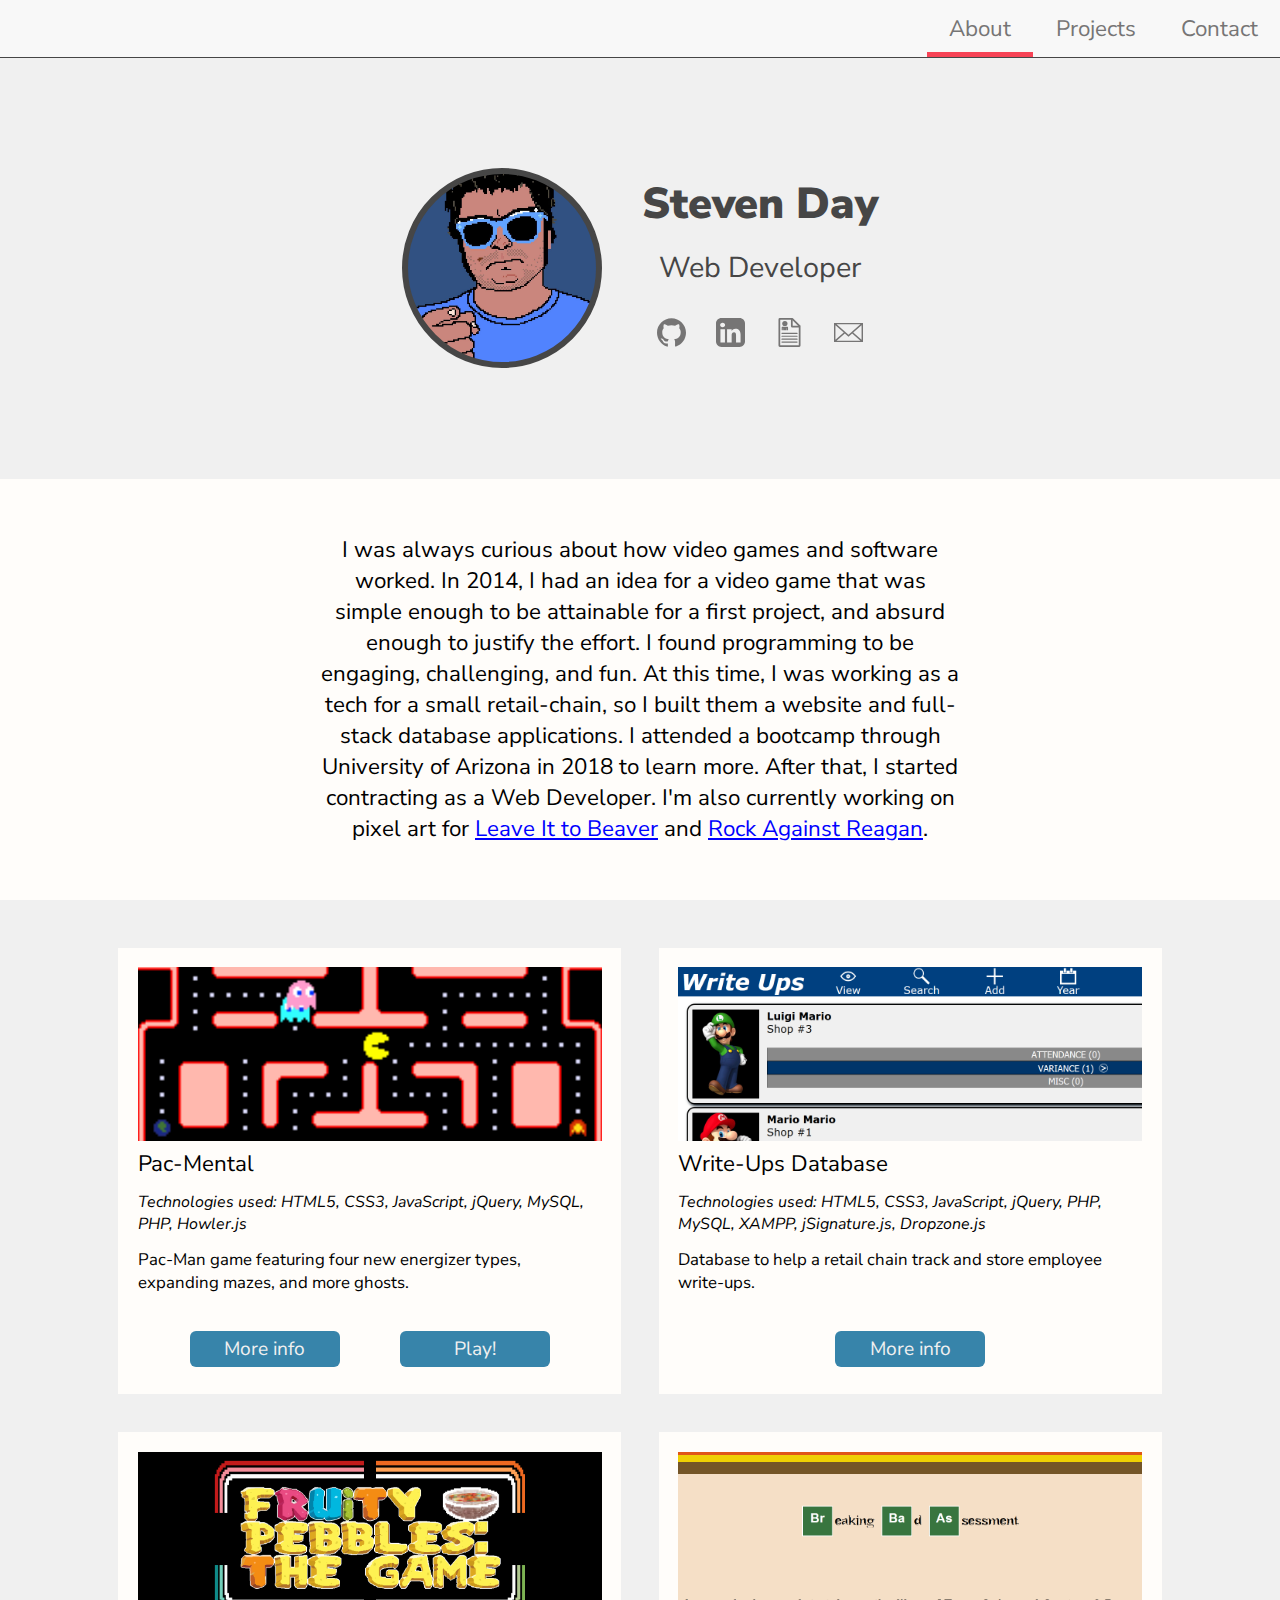
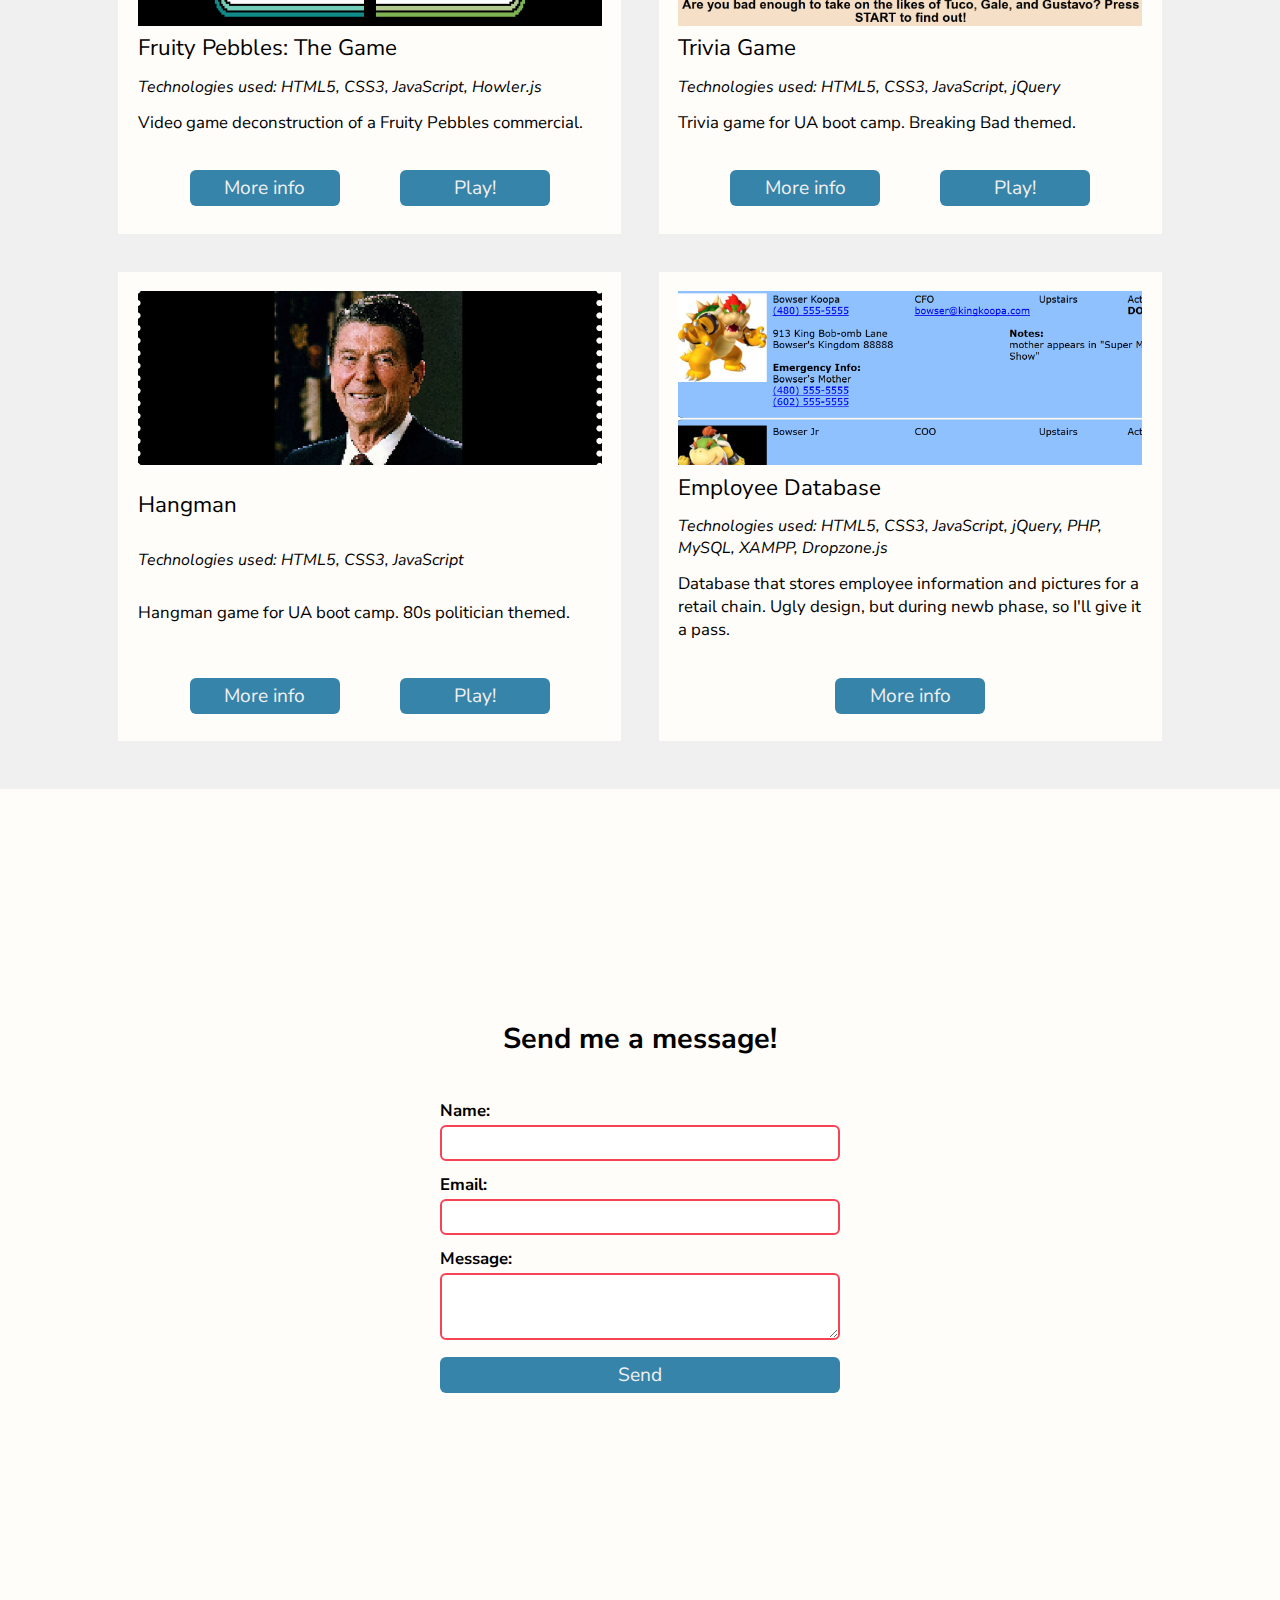
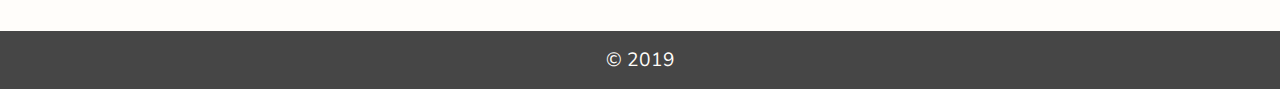
==== index.html @ c9e4aeb8 "Update index.html" ====
<!DOCTYPE html>
<html lang="en">

<head>
  <meta charset="UTF-8">
  <meta name="viewport" content="width=device-width, initial-scale=1.0">
  <title>Steven Day</title>
  <link href="https://fonts.googleapis.com/css?family=Nunito+Sans" rel="stylesheet">
  <link href="https://fonts.googleapis.com/css?family=Nunito+Sans:900" rel="stylesheet">
  <link href="assets/css/style.css" rel="stylesheet">
  <script src="https://code.jquery.com/jquery-3.3.1.min.js"></script>
  <script src="assets/js/navbar.js"></script>
  <script src="assets/js/modal.js"></script>
  <script src="assets/js/email.js"></script>
</head>

<body>
  <header>
    <!-- NAVBAR -->
    <nav>
      <ul id="pages">
        <li>
          <a id="navAbout" data-id="#steveDay">
            <span>About</span>
          </a>
        </li>
        <li>
          <a id="navProjects" data-id="#projects">
            <span>Projects</span>
          </a>
        </li>
        <li>
          <a id="navContact" data-id="#contact">
            <span>Contact</span>
          </a>
        </li>
      </ul>
    </nav>
  </header>
  <main>
    <!-- ABOUT -->
    <!-- top section -->
    <section id="steveDay">
      <div id="photoContainer"></div>
      <div id="info">
        <div>
          <p>
            Steven Day
          </p>
        </div>
        <div>
          <p>
            Web Developer
          </p>
        </div>
        <ul id="icons">
          <li>
            <a target="_blank" href="https://github.com/stevenrobday/">
              <div id="github"></div>
            </a>
          </li>
          <li>
            <a target="_blank" href="https://www.linkedin.com/in/stevenrobday/">
              <div id="linkedIn"></div>
            </a>
          </li>
          <li>
            <a target="_blank" href="assets/pdf/stevendayresume.pdf">
              <div id="resume"></div>
            </a>
          </li>
          <li>
            <address>
              <a href="mailto: stevenrobday@gmail.com">
                <div id="email"></div>
              </a>
            </address>
          </li>
        </ul>
      </div>
    </section>
    <!-- bottom section -->
    <section id="story">
      <p>
        I was always curious about how video games and software worked. In 2014, I had an idea for a video game that was simple enough to be attainable for a first project, 
        and absurd enough to justify the effort. I found programming to be engaging, challenging, and fun. At this time, I was working as a tech for a small retail-chain, 
        so I built them a website and full-stack database applications. I attended a bootcamp through University of Arizona in 2018 to learn more. After that, I 
        started contracting as a Web Developer. I'm also currently working on pixel art for <a class="newGames" id="beaver">Leave It to Beaver</a> and <a class="newGames" id="rar">Rock Against Reagan</a>.
      </p>
      <span id="newGames"><img id="beaverGif" src="assets/gif/beaver/beaver.gif"><img id="puddingGif" src="assets/gif/reagan/pudding.gif"></span>
    </section>
    <!-- PROJECTS -->
    <section id="projects">
      <!-- container for all project containers -->
      <div class="examples">
        <!-- pacmental container -->
        <div class="exampleThumb">
          <div class="thumbFilter"></div>
          <img src="assets/png/pacmental/pacmental.png">
          <div class="title">
            <p>Pac-Mental</p>
          </div>
          <div class="technologies">
            <p>
              Technologies used: HTML5, CSS3, JavaScript, jQuery, MySQL, PHP, Howler.js
            </p>
          </div>
          <div>
            <p>
              Pac-Man game featuring four new energizer types, expanding mazes, and more ghosts.
            </p>
          </div>
          <div class="projectLinks">
            <div class="button moreInfo" data-id="#pacmentalModal">
              More info
            </div>
            <a class="button" href="http://thestevester.com/pacmental/index.html" target="_blank">
              Play!
            </a>
          </div>
        </div>
        <!-- write-ups container -->
        <div class="exampleThumb">
          <div class="thumbFilter"></div>
          <img src="assets/png/writeUps/writeUps.png">
          <div class="title">
            <p>Write-Ups Database</p>
          </div>
          <div class="technologies">
            <p>
              Technologies used: HTML5, CSS3, JavaScript, jQuery, PHP, MySQL, XAMPP, jSignature.js, Dropzone.js
            </p>
          </div>
          <div>
            <p>
              Database to help a retail chain track and store employee write-ups.
            </p>
          </div>
          <div class="projectLinks">
            <div class="button moreInfo" data-id="#writeUpsModal">
              More info
            </div>
          </div>
        </div>
        <!-- fruity pebbles container -->
        <div class="exampleThumb">
          <div class="thumbFilter"></div>
          <img src="assets/png/pebbles/pebbles.png">
          <div class="title">
            <p>Fruity Pebbles: The Game</p>
          </div>
          <div class="technologies">
            <p>
              Technologies used: HTML5, CSS3, JavaScript, Howler.js
            </p>
          </div>
          <div>
            <p>
              Video game deconstruction of a Fruity Pebbles commercial.
            </p>
          </div>
          <div class="projectLinks">
            <div class="button moreInfo" data-id="#pebblesModal">
              More info
            </div>
            <a class="button" href="http://thestevester.com/FruityPebblesTheGame/index.html" target="_blank">
              Play!
            </a>
          </div>
        </div>
        <!-- trivia game container -->
        <div class="exampleThumb">
          <div class="thumbFilter"></div>
          <img src="assets/png/triviaGame/startPage.png">
          <div class="title">
            <p>Trivia Game</p>
          </div>
          <div class="technologies">
            <p>
              Technologies used: HTML5, CSS3, JavaScript, jQuery
            </p>
          </div>
          <div>
            <p>
              Trivia game for UA boot camp. Breaking Bad themed.
            </p>
          </div>
          <div class="projectLinks">
            <div class="button moreInfo" data-id="#triviaGameModal">
              More info
            </div>
            <a class="button" href="https://stevenrobday.github.io/TriviaGame/" target="_blank">
              Play!
            </a>
          </div>
        </div>
        <!-- hangman container -->
        <div class="exampleThumb">
          <div class="thumbFilter"></div>
          <img src="assets/png/hangman/reagan.png">
          <div class="title">
            <p>Hangman</p>
          </div>
          <div class="technologies">
            <p>
              Technologies used: HTML5, CSS3, JavaScript
            </p>
          </div>
          <div>
            <p>
              Hangman game for UA boot camp. 80s politician themed.
            </p>
          </div>
          <div class="projectLinks">
            <div class="button moreInfo" data-id="#hangmanModal">
              More info
            </div>
            <a class="button" href="https://stevenrobday.github.io/Word-Guess-Game/" target="_blank">
              Play!
            </a>
          </div>
        </div>
        <!-- employee db container -->
        <div class="exampleThumb">
          <div class="thumbFilter"></div>
          <img src="assets/png/employee/employee.png">
          <div class="title">
            <p>Employee Database</p>
          </div>
          <div class="technologies">
            <p>
              Technologies used: HTML5, CSS3, JavaScript, jQuery, PHP, MySQL, XAMPP, Dropzone.js
            </p>
          </div>
          <div>
            <p>
              Database that stores employee information and pictures for a retail chain. Ugly design, but during newb phase, so I'll give it a pass.
            </p>
          </div>
          <div class="projectLinks">
            <div class="button moreInfo" data-id="#employeeModal">
              More info
            </div>
          </div>
        </div>
      </div>
    </section>
    <!-- PROJECT MODALS -->
    <div id="modalShade"></div>
    <!-- pac-mental modal -->
    <div class="modal" id="pacmentalModal">
      <div class="modalWrapper">
        <div class="modalHeader">
          <div></div>
          <div class="modalTitle">Pac-Mental</div>
          <div class="close"></div>
        </div>
        <div class="modalBody">
          <div class="summary">
            <p>
              <i>Pac-Mental</i> modifies the original <i>Pac-Man</i> and <i>Ms. Pac-Man</i> arcade games. I made it in 2016 with
              the help of
              <a href="http://www.gamasutra.com/view/feature/3938/the_pacman_dossier.php?print=1" target="_blank">The Pac-Man
                Dossier</a>
              by Jamey Pittman, and Shaun Williams's
              <a href="https://bitbucket.org/shaunew/pac-man" target="_blank">JavaScript rewrite</a>
              of the originals, both invaluable resources.
            </p>
          </div>
          <div id="energizersWrap" class="accent2">
            <div id="energizersText">
              <p>The energizers in <i>Pac-Mental</i> are elemental-powered.</p>
            </div>
            <div id="energizers">
              <div>
                <div>
                  <img class="thumbnail" src="assets/gif/pacmental/earth.gif" />
                  <div>
                    <p>
                      Earth
                    </p>
                  </div>
                </div>
                <div>
                  <img class="thumbnail" src="assets/gif/pacmental/fire.gif" />
                  <div>
                    <p>
                      Fire
                    </p>
                  </div>
                </div>
              </div>
              <div>
                <div>
                  <img class="thumbnail" src="assets/gif/pacmental/air.gif" />
                  <div>
                    <p>
                      Air
                    </p>
                  </div>
                </div>
                <div>
                  <img class="thumbnail" src="assets/gif/pacmental/water.gif" />
                  <div>
                    <p>
                      Water
                    </p>
                  </div>
                </div>
              </div>
            </div>
          </div>
          <div class="exampleWrap">
            <div class="exampleText">
              The ghosts and maze double after the first intermission.
            </div>
            <div class="exampleImg">
              <img class="thumbnail" src="assets/gif/pacmental/level3.gif" />
            </div>
          </div>
          <div class="exampleWrap accent2">
            <div class="exampleText">
              And triple after the second.
            </div>
            <div class="exampleImg">
              <img class="thumbnail" src="assets/gif/pacmental/level6.gif" />
            </div>
          </div>
          <div class="exampleWrap">
            <div class="exampleText">
              The intermissions are parodies of the original's. Here's my favorite (originally, Blinky rips his sheet on the nail).
            </div>
            <div class="exampleImg">
              <img class="thumbnail" src="assets/gif/pacmental/intermission2.gif" />
            </div>
          </div>
          <div class="exampleWrap accent2">
            <div class="exampleText">
              The game has a leaderboard, as well.
            </div>
            <div class="exampleImg">
              <img class="thumbnail" src="assets/png/pacmental/leaderboard.png" />
            </div>
          </div>
        </div>
      </div>
    </div>
    <!-- write-ups modal -->
    <div class="modal" id="writeUpsModal">
      <div class="modalWrapper">
        <div class="modalHeader">
          <div></div>
          <div class="modalTitle">
            Write-Ups Database
          </div>
          <div class="close"></div>
        </div>
        <div class="modalBody">
          <div class="summary">
            <p>
              This application is a database for a retail chain that initially stored all write-ups on paper inside filing cabinets. It allows
              for easier tracking of who has been written up for that year, and how many write-ups they have received. I wrote 
              this in 2017.
            </p>
          </div>
          <div class="exampleWrap accent2">
            <div class="exampleText">
              The main page is grouped by employee, then category of write-up. The count for each type is displayed. Records are revealed after
              clicking the category. Employees can be filtered by 'Active' (still employed with the company), 'Inactive' (no longer employed with 
              the company), or 'All' (both). By default, records are shown for the present year, but the user can switch to a previous year.
            </div>
            <div class="exampleImg">
              <img class="thumbnail" src="assets/gif/writeUps/view.gif" />
            </div>
          </div>
          <div class="exampleWrap">
            <div class="exampleText">
              Upper management can see all employees, while middle can only see the ones they manage (I'm using a key combo to log out).
            </div>
            <div class="exampleImg">
              <img class="thumbnail" src="assets/gif/writeUps/login.gif" />
            </div>
          </div>
          <div class="exampleWrap accent2">
            <div class="exampleText">
              The user is able to add new employees from the Write-Ups Database into the Employee Database. 
            </div>
            <div class="exampleImg">
              <img class="thumbnail" src="assets/gif/writeUps/addEmp.gif" />
            </div>
          </div>
          <div class="exampleWrap">
            <div class="exampleText">
              Employees can be edited from here as well.
            </div>
            <div class="exampleImg">
              <img class="thumbnail" src="assets/gif/writeUps/editEmp.gif" />
            </div>
          </div>
          <div class="exampleWrap accent2">
            <div class="exampleText">
              When adding a write-up, lists of employees and managers are populated from the Employee Database. Signatures can be drawn with
              a mouse or touchscreen, and are stored as Base32 strings inside the database.
            </div>
            <div class="exampleImg">
              <img class="thumbnail" src="assets/gif/writeUps/addRecord.gif" />
            </div>
          </div>
          <div class="exampleWrap">
            <div class="exampleText">
              Records can be edited easily as well.
            </div>
            <div class="exampleImg">
              <img class="thumbnail" src="assets/gif/writeUps/editRecord.gif" />
            </div>
          </div>
          <div class="exampleWrap accent2">
            <div class="exampleText">
              Employees can be searched within both the records section and the edit employee section.
            </div>
            <div class="exampleImg">
              <img class="thumbnail" src="assets/gif/writeUps/search.gif" />
            </div>
          </div>
          <div class="exampleWrap">
            <div class="exampleText">
              The user is also able to navigate their history.
            </div>
            <div class="exampleImg">
              <img class="thumbnail" src="assets/gif/writeUps/navigate.gif" />
            </div>
          </div>
        </div>
      </div>
    </div>
    <!-- fruity pebbles modal -->
    <div class="modal" id="pebblesModal">
      <div class="modalWrapper">
        <div class="modalHeader">
          <div></div>
          <div class="modalTitle">
            Fruity Pebbles: The Game
          </div>
          <div class="close"></div>
        </div>
        <div class="modalBody">
          <div class="summary">
            <p>
              I was always curious how games worked, and had an idea for a simple and absurd one. So in 2014, I read an HTML5 game design
              book, and developed a very inefficient <i>Fruity Pebbles: The Game</i>. I rewrote it in 2016,
              and brought it to <i>ZapCon</i>, a local arcade convention. After that, it appeared on a podcast, YouTube,
              and even a top games of 2016 list.
            </p>
          </div>
          <div class="exampleWrap accent2">
            <div class="exampleText">
              <i>Fruity Pebbles: The Game</i> adds new content to a 1989 Fruity Pebbles commercial. Fred Flintstone's adventure begins
              with the original ad. It's important to the plot, so it can't be skipped.
            </div>
            <div class="exampleImg">
              <img class="thumbnail" src="assets/gif/pebbles/pebblesCommercial.gif" />
            </div>
          </div>
          <div class="exampleWrap">
            <div class="exampleText">
              Fred learns important tips for surviving this brutally difficult game in the tutorial.
            </div>
            <div class="exampleImg">
              <img class="thumbnail" src="assets/gif/pebbles/tutorial.gif" />
            </div>
          </div>
          <div class="exampleWrap accent2">
            <div class="exampleText">
              In the first stage, Fred must face off against multiplying Barnies.
            </div>
            <div class="exampleImg">
              <img class="thumbnail" src="assets/gif/pebbles/stageOne.gif" />
            </div>
          </div>
          <div class="exampleWrap">
            <div class="exampleText">
              In the second, Fred goes up against the Master Rapper, who turns out to be Barney.
            </div>
            <div class="exampleImg">
              <img class="thumbnail" src="assets/gif/pebbles/stageTwo.gif" />
            </div>
          </div>
          <div class="exampleWrap accent2">
            <div class="exampleText">
              Finally, Fred must utilize all the skills he's learned in order to defeat the final boss.
            </div>
            <div class="exampleImg">
              <img class="thumbnail" src="assets/gif/pebbles/stageThree.gif" />
            </div>
          </div>
          <div class="exampleWrap">
            <div class="exampleText">
              With MegaBarney defeated, and Fred's pebbles in their rightful stomach, peace is restored to Bedrock.
            </div>
            <div class="exampleImg">
              <img class="thumbnail" src="assets/gif/pebbles/ending.gif" />
            </div>
          </div>
        </div>
      </div>
    </div>
    <!-- employee db modal -->
    <div class="modal" id="employeeModal">
      <div class="modalWrapper">
        <div class="modalHeader">
          <div></div>
          <div class="modalTitle">
            Employee Database
          </div>
          <div class="close"></div>
        </div>
        <div class="modalBody">
          <div class="summary">
            <p>
              I wrote this in 2015 for a retail chain. It stores employee information and pictures.
            </p>
          </div>
          <div class="exampleWrap accent2">
            <div class="exampleText">
              Employees can be filtered by 'Active', 'Inactive', 'All', or 'No Photo' (to see whose picture needs to be taken).
            </div>
            <div class="exampleImg">
              <img class="thumbnail" src="assets/gif/employee/viewSort.gif" />
            </div>
          </div>
          <div class="exampleWrap">
            <div class="exampleText">
              When adding an employee, the picture can be browsed for, or dragged and dropped. It can also be uploaded later from 
              a smartphone's camera.
            </div>
            <div class="exampleImg">
              <img class="thumbnail" src="assets/gif/employee/add.gif" />
            </div>
          </div>
          <div class="exampleWrap accent2">
            <div class="exampleText">
              Employee info can also be edited.
            </div>
            <div class="exampleImg">
              <img class="thumbnail" src="assets/gif/employee/edit.gif" />
            </div>
          </div>
          <div class="exampleWrap">
            <div class="exampleText">
              Users can search the database.
            </div>
            <div class="exampleImg">
              <img class="thumbnail" src="assets/gif/employee/search.gif" />
            </div>
          </div>
          <div class="exampleWrap accent2">
            <div class="exampleText">
              This application has a history panel, too.
            </div>
            <div class="exampleImg">
              <img class="thumbnail" src="assets/gif/employee/nav.gif" />
            </div>
          </div>
        </div>
      </div>
    </div>
    <!-- trivia game modal -->
    <div class="modal" id="triviaGameModal">
      <div class="modalWrapper">
        <div class="modalHeader">
          <div></div>
          <div class="modalTitle">
            Trivia Game
          </div>
          <div class="close"></div>
        </div>
        <div class="modalBody">
          <div class="summary">
            <p>
              This was a trivia game assignment for the UA summer boot camp. I made it Breaking Bad themed. 
            </p>
          </div>
          <div class="exampleWrap accent2">
            <div class="exampleText">
              In your journey to destroy everyone and everything around you, you will be faced with ten challenging questions.
            </div>
            <div class="exampleImg">
              <img class="thumbnail" src="assets/png/triviaGame/question.png" />
            </div>
          </div>
          <div class="exampleWrap">
            <div class="exampleText">
              A clip showing the correct answer plays after each guess.
            </div>
            <div class="exampleImg">
              <img class="thumbnail" src="assets/gif/triviaGame/answer.gif" />
            </div>
          </div>
          <div class="exampleWrap accent2">
            <div class="exampleText">
              Which season the user progresses to depends on how well they scored.
            </div>
            <div class="exampleImg">
              <img class="thumbnail" src="assets/gif/triviaGame/results.gif" />
            </div>
          </div>
        </div>
      </div>
    </div>
    <!-- hangman modal -->
    <div class="modal" id="hangmanModal">
      <div class="modalWrapper">
        <div class="modalHeader">
          <div></div>
          <div class="modalTitle">
            Hangman
          </div>
          <div class="close"></div>
        </div>
        <div class="modalBody">
          <div class="summary">
            <p>
              This was one of the first assignments for the UA boot camp. I made it 80s politician themed, hosted by Ronald Reagan 
              himself. Who doesn't like being mocked by the Gipper, after all?
            </p>
          </div>
          <div class="exampleWrap accent2">
            <div class="exampleText">
              Guess correctly, or you'll squander your remaining years in office.
            </div>
            <div class="exampleImg">
              <img class="thumbnail" src="assets/png/hangman/guess.png" />
            </div>
          </div>
          <div class="exampleWrap">
            <div class="exampleText">
              Win the round, and you'll be rewarded with political satire so outdated, you won't be offended!
            </div>
            <div class="exampleImg">
              <img class="thumbnail" src="assets/png/hangman/dukakis.png" />
            </div>
          </div>
          <div class="exampleWrap accent2">
            <div class="exampleText">
              Otherwise, you're a communist spy.
            </div>
            <div class="exampleImg">
              <img class="thumbnail" src="assets/png/hangman/gameOver.png" />
            </div>
          </div>
          <div class="exampleWrap">
            <div class="exampleText">
              The game also features virtual keys for mobile devices.
            </div>
            <div class="exampleImg">
              <img class="thumbnail" src="assets/png/hangman/virtualKeys.png" />
            </div>
          </div>
        </div>
      </div>
    </div>
    <!-- img/gif modal for project modal -->
    <div id="superShade"></div>
    <div id="superModal">
      <div id="superModalImgWrap">
        <div id="superCloseWrap">
          <div id="superClose"></div>
        </div>
        <div id="superModalImg"></div>
      </div>
    </div>
    <!-- CONTACT -->
    <section id="contact">
      <div id="requestMessage">
        Send me a message!
      </div>
      <form id="contactForm" method="post" action="https://www.thestevester.com/assets/email.php">
        <div class="field">
          <label for="name">Name:</label>
          <input type="text" id="formName" name="name" required>
        </div>
        <div class="field">
          <label for="email">Email:</label>
          <input type="email" id="formEmail" name="email" required>
        </div>
        <div class="field">
          <label for="message">Message:</label>
          <textarea id="formMessage" name="message" required></textarea>
        </div>
        <div class="field" id="status">
        </div>
        <div class="field">
          <button type="submit">Send</button>
        </div>
      </form>
    </section>
  </main>
  <!-- FOOTER -->
  <footer>
    <div>
      © 2019
    </div>
  </footer>
</body>

</html>
---- assets/css/style.css ----
:root {
  /* font size dynamic vars */
  --font-size-xxs: 1rem;
  --font-size-xs: 1.05rem;
  --font-size-s: 1.1rem;
  --font-size-m: 1.15rem;
  --font-size-l: 1.2rem;

  /* page colors */
  --base-color: #f8f8f8;
  --accent1-color: #f0f0f0;
  --accent2-color: #fffdfa;
  --accent3-color: #464646;
  --navbar-text-color: #767575;
  --button-color: #3784AA;
  --success-color: #0CAA30;
  --error-color: #f74356;

  /* NAVBAR dynamic var */
  --pages-margin-right: auto;

  /* ABOUT dynamic vars */
  --photo-diameter: 110px;
  --photo-border: 5px;
  --info-margin: 2px;
  --story-width: 80%;

  /* PROJECTS dynamic vars */
  --thumb-width: 200px;
  --thumb-height: 75px;
  --modal-width: 85%;
  --modal-example-direction: column;
  --modal-example-justify: center;
  --modal-example-padding: 0;
  --modal-example-text-margin-right: 16px;
  --modal-example-text-margin-bottom: 8px;
  --modal-example-text-margin-left: 16px;
  --modal-example-text-align: center;
  --modal-img-height: 100px;
  --superModal-width: 82%;

  /* CONTACT dynamic var */
  --form-width: 250px;
}

/* 23.5 x 16px = 376px */
@media screen and (min-width: 23.5rem) {
  :root {  
    --photo-diameter: 150px;
    --info-margin: 10px;

    --thumb-width: 304px;
    --thumb-height: 114px;
    --modal-width: 88%;
    --modal-img-height: 120px;
    --superModal-width: 85%;

    --form-width: 326px;
  }
}

/* 416px */
@media screen and (min-width: 26rem) {
  :root {  
    --photo-diameter: 200px;

    --thumb-width: 304px;
    --thumb-height: 114px;
    --modal-img-height: 140px;
    
    --form-width: 366px;
  }
}

/* 560px */
@media screen and (min-width: 35rem) {
  :root {
    --font-size-s: 1.2rem;
    --font-size-m: 1.4rem;
    --font-size-l: 1.8rem;

    --photo-border: 6px;
    --info-margin: 15px;

    --thumb-width: 352px;
    --thumb-height: 132px;
    --modal-img-height: 180px;

    --form-width: 400px;
  }
}

/* 720px */
@media screen and (min-width: 45rem) {
  :root {
    --modal-example-direction: row;
    --modal-example-justify: space-between;
    --modal-example-padding: 5%;
    --modal-example-text-margin-right: 50px;
    --modal-example-text-margin-bottom: auto;
    --modal-example-text-margin-left: 0;
    --modal-example-text-align: left;
  }
}

/* 1024px */
@media screen and (min-width: 64rem) {
  :root {
    --pages-margin-right: 0;

    --modal-example-padding: 15%;
  }
}

/* 1280px */
@media screen and (min-width: 80rem) {
  :root {
    --info-margin: 20px;

    --info-margin: 20px;
    --story-width: 50%;

    --thumb-width: 464px;
    --thumb-height: 174px;
    --modal-width: 75%;
    --superModal-width: 80%;
  }
}

/* 1616px */
@media screen and (min-width: 101rem) {
  :root {
    --font-size-xs: 1.1rem;
    --font-size-s: 1.3rem;
    --font-size-m: 1.5rem;
    --font-size-l: 1.9rem;

    --info-margin: 25px;

    --thumb-width: 504px;
    --thumb-height: 189px;
    --modal-img-height: 275px;

  }
}

/* 1784px */
@media screen and (min-width: 111.5rem) {
  :root {
    --photo-diameter: 275px;
    --info-margin: 30px;

    --thumb-width: 600px;
    --thumb-height: 225px;
    --modal-img-height: 300px;
  }
}

/* 1920px */
@media screen and (min-width: 120rem) {
  :root {
    --font-size-xs: 1.2rem;
    --font-size-s: 1.4rem;
    --font-size-m: 1.6rem;
    --font-size-l: 2rem;

    --thumb-width: 704px;
    --thumb-height: 264px;
  }
}

/* 2400px */
@media screen and (min-width: 150rem) {
  :root {
    --font-size-xxs: 1.4rem;
    --font-size-xs: 1.5rem;
    --font-size-s: 1.7rem;
    --font-size-m: 2rem;
    --font-size-l: 2.6rem;

    --photo-diameter: 300px;
    --photo-border: 9px;
    --info-margin: 40px;

    --thumb-width: 808px;
    --thumb-height: 303px;
    --modal-img-height: 350px; 

    --form-width: 500px;
  }
}

* {
  box-sizing: border-box;
  margin: 0;
  padding: 0;
  font-family: 'Nunito Sans', sans-serif;
}

/* had to set body position to relative to disable background scrolling 
with pop-up modals on mobile. with it set to relative, it's positioned 
under navbar */
body {
  background-color: var(--accent2-color);
  width: 100%;
  height: 100%;
  position: relative;
}

/* NAVBAR */

nav {
  top: 0;
  height: calc(var(--font-size-l) * 2);
  display: flex;
  width: 100%;
  position: fixed;
  background-color: var(--base-color);
  z-index: 2;
  border-bottom: 1px solid var(--accent3-color);
}

/* nav links */
ul {
	list-style: none;
}

#pages {
  height: 100%;
  display: flex;
  margin-left: auto;
  margin-right: var(--pages-margin-right);
  top: var(--pages-top);
}

#pages li a {
  text-decoration: none;
  height: 100%;
  width: 100%;
  cursor: pointer;
  display: flex;
  align-items: center;
  color: var(--navbar-text-color);
  font-size: var(--font-size-m);
}

#pages span{
  padding: 0 var(--font-size-m);
}

.currentPage {
  border-top: 5px solid var(--base-color);
  border-bottom: 5px solid var(--error-color);
}

#pages li a:hover {
  color: var(--accent3-color);
}

/* content */
main {
  margin-top: calc(var(--font-size-l) * 2);
}

/* ABOUT */

/* top section */
#steveDay {
  display: flex;
  background-color: var(--accent1-color);
  min-height: calc(50vh - var(--font-size-l));
  padding: var(--font-size-l) 0;
  color: var(--accent3-color);
}

#photoContainer {
  background: url(../jpg/steveDay.jpg) no-repeat center;
  background-size: 100% 100%;
  height: var(--photo-diameter); 
  width: var(--photo-diameter);
  border-radius: 50%;
  border: var(--photo-border) solid var(--accent3-color);
  margin: auto var(--info-margin) auto auto;
}

#info {
  height: var(--photo-diameter);
  display: flex;
  flex-direction: column;
  justify-content: space-around;
  text-align: center;
  margin: auto auto auto var(--info-margin);
}

#info > div:first-child {
  font-size: calc(var(--font-size-l) * 1.5);
  font-weight: 900;
  line-height: 1;
}

#info > div:nth-child(2){
  font-size: var(--font-size-l);
  line-height: 1;
}

#icons {
  display: flex;
  width: 100%;
  height: calc(var(--font-size-l) * 1.5);
}

#icons li {
  margin: auto;
}

#github {
  background: url(../svg/github.svg) no-repeat center;
}

#github:hover {
  background: url(../svg/githubHover.svg) no-repeat center;
}

#linkedIn {
  background: url(../svg/linkedIn.svg) no-repeat center;
}

#linkedIn:hover {
  background: url(../svg/linkedInHover.svg) no-repeat center;
}

#resume {
  background: url(../svg/resume.svg) no-repeat center;
}

#resume:hover {
  background: url(../svg/resumeHover.svg) no-repeat center;
}

#email {
  background: url(../svg/email.svg) no-repeat center;
}

#email:hover {
  background: url(../svg/emailHover.svg) no-repeat center;
}

#icons li div, #icons li div:hover {
  background-size: auto 100%;
  height: var(--font-size-l);
  width: calc(var(--font-size-l) * 1.8);
  cursor: pointer;
}

/* bottom section */
#story {
  text-align: center;
  font-size: var(--font-size-m);
  min-height: calc(50vh - var(--font-size-l));
  display: flex;
  padding: var(--font-size-l) 0;
}

#story p {
  width: var(--story-width);
  margin: auto;
}

.newGames {
  text-decoration-line: underline;
  color: blue;
  cursor: pointer;
}

#newGames {
  display: none;
}

/* PROJECTS */

/* projects and contact sections */
#projects, #contact {
  min-height: calc(100vh - var(--font-size-l) * 2);
  display: flex;
  padding: var(--font-size-l) 0;
}

#projects {
  background-color: var(--accent1-color);
}

/* container for all projects */
.examples {
  display: flex;
  align-content: center;
  justify-content: center;
  flex-wrap: wrap;
}

/* container for each project */
.exampleThumb {
  display: flex; 
  flex-direction: column;
  justify-content: space-between;
  position: relative;
  width: var(--thumb-width);
  padding: var(--font-size-s);
  margin: var(--font-size-s);
  box-sizing: content-box;
  text-align: left;
  background-color: var(--accent2-color);
  font-size: var(--font-size-xs);
}

/* filter displayed when hovering over projects */
.thumbFilter {
  position: absolute;
  background-color: #faf682;
  width: 100%;
  height: 100%;
  left: 0;
  top: 0;
  opacity: 0;
  transition: all 150ms linear;
}

.exampleThumb:hover .thumbFilter {
  opacity: .1;
}

/* image at top of each project container */
.exampleThumb img {
  width: var(--thumb-width);
  height: var(--thumb-height); 
}

/* project title, technologies used */
.title, .technologies {
  margin: calc(var(--font-size-s) / 3) 0;
}

.title {
  font-size: var(--font-size-m);
}

.technologies {
  font-size: var(--font-size-xxs);
  font-style: italic;
}

/* project description */
.exampleThumb > div:nth-child(5) {
  margin: calc(var(--font-size-s) / 3) 0 var(--font-size-l);
}

/* container for project buttons */
.projectLinks {
  z-index: 1;
  display: flex;
  justify-content: space-evenly;
  flex-wrap: wrap;
}

/* buttons inside project containers and contact form */
.button, button {
  background-color: var(--button-color);
  color: var(--accent1-color);
  border: none;
  font-size: var(--font-size-s);
  cursor: pointer;
  transition: all 150ms linear;
}

.button {
  display: flex;
  flex-direction: column;
  justify-content: center;
  align-items: center;
  text-decoration: none;
  width: 150px;
  margin: 8px;
}

/* input from contact form joins in... */
.button, input, button {
  height: calc(var(--font-size-l) * 1.25);
}

/* and now with the textarea */
.button, input, textarea, button {
  border-radius: 6px;
}

/* button transitions */
.button:hover, button:hover {
  transform: translate(2px, 2px);
  opacity: .8;
}

.button:active, button:active {
  transform: translate(2px, 4px);
}

/* bg shade for modal and super modal */
#modalShade, #superShade {
	display: none;
	background: var(--accent3-color);
  position: fixed; 
  left: 0; 
  top: 0;
  width: 100%; 
  height: 100%;
  opacity: .3;
  z-index: 2;
}

/* project modals, and the modals that display over them. positioned to top. 
because the body is relative, it's positioned under the navbar. height of 
both elements re-adjusted with js for mobile browsers (mobile chrome/safari 
includes address bar in vh measurement) */
.modal, #superModal {
  display: none;
  position: absolute;
  top: 0;
  left: 0;
  right: 0;
  margin: 0 auto auto auto;
  height: calc(100vh - var(--font-size-l) * 4);
  z-index: 2;
}

.modal {
  background-color: var(--accent1-color);
  width: var(--modal-width); 
}

#superModal {
  width: var(--superModal-width);
}

/* wrapper for all project modal content */
.modalWrapper {
  display: flex;
  flex-direction: column;
  height: 100%;
}

/* project modal title bar. first child inside is an empty div, 
that way the second (the title) gets centered and the third 
(the close 'X') gets pushed to the end */
.modalHeader {
  display: flex;
  top: 0;
  background-color: var(--base-color);
  width: 100%;
  justify-content: space-between;
  flex: 1 1 calc(var(--font-size-l) * 1.5);
  font-size: var(--font-size-l);
}

.modalHeader div:first-child {
  width: var(--font-size-xs);
  height: var(--font-size-xs);
}

.modalHeader div {
  margin: auto 1%;
}

/* we want the modal content to scroll, but not the title bar */
.modalBody {
  font-size: var(--font-size-xs);
  overflow: auto;
  height: 100%;
}

/* top paragraph of each project modal */
.summary {
  text-align: left;
  margin: 0 auto;
  width: var(--modal-width);
  padding: var(--font-size-xs);
  font-size: var(--font-size-s);
}

/* wrapper for each text and photo section inside project modal */
.exampleWrap {
  display: flex;
  flex-direction: var(--modal-example-direction);
  justify-content: var(--modal-example-justify);
  align-items: center;
  width: 100%;
  padding: var(--font-size-xs) var(--modal-example-padding);
}

/* text for these sections */
.exampleText {
  margin: auto var(--modal-example-text-margin-right) var(--modal-example-text-margin-bottom) var(--modal-example-text-margin-left);
  text-align: var(--modal-example-text-align);
}

/* vertically center img inside container */
.exampleImg {
  display: flex;
}

.exampleImg img {
  margin: auto;
}

/* every other section has the accent2 color */
.accent2 {
  background-color: var(--accent2-color);
}

/* section for pac-mental energizers */
#energizersWrap {
  text-align: center;
  padding: var(--font-size-xs) 0;
}

#energizersText {
  margin: auto var(--modal-example-text-margin-right) auto var(--modal-example-text-margin-right);
}

/* wrap for energizer gifs */
#energizers {
  display: flex;
  flex-wrap: wrap;
  justify-content: center;
}

/* energizer images will be 4 in a row or 2 x 2 depending space on available.
an unnamed div is wrapped around the first two energizers, and another around the last two,
so it will only break in the middle of the row */
#energizers > div {
  display: flex;
}

/* second nested unnamed div contains the energizer gif and name */
#energizers > div > div {
  display: flex;
  flex-direction: column;
  margin: 8px 8px 0 8px;
}

/* all gifs and images inside the project modals */
.thumbnail {
  height: var(--modal-img-height);
  cursor: pointer;
}

/* close 'X' for modal and super modal */
.close, #superClose {
  background: url(../svg/close.svg) no-repeat center;
  cursor: pointer;
}

.close:hover, #superClose:hover, #superCloseWrap:hover > #superClose {
  background: url(../svg/closeHover.svg) no-repeat center;
}

.close, #superClose, .close:hover, #superClose:hover, #superCloseWrap:hover #superClose {
  background-size: auto 100%;
  height: var(--font-size-xs);
  width: var(--font-size-xs);
}

/* wrap for gif/img modal. sized with js */
#superModalImgWrap {
  position: absolute;
  top: 0;
  left: 0;
  right: 0;
  bottom: 0;
  margin: auto;
}

/* super modal close 'X' wrapper, to give it padding. positioned to the upper right of image */
#superCloseWrap {
  position: absolute;
  top: calc(var(--font-size-s) * -1.5);
  right: calc(var(--font-size-s) * -1.5);
  padding: calc(var(--font-size-s) / 4);
  background-color: #000;
  cursor: pointer;
}

/* stretch image to super modal image wrapper */
#superModalImg img {
  width: 100%;
  height: 100%;
}

/* CONTACT */

/* section container */
#contact {
  display: flex;
  flex-direction: column;
  justify-content: center;
  align-items: center;
}

/* send me a message! */
#requestMessage {
  font-size: var(--font-size-l);
  font-weight: 700;
  margin-bottom: var(--font-size-l);
}

#contactForm {
  width: var(--form-width);
}

.field {
  display: flex;
  flex-direction: column;
  margin: calc(var(--font-size-xs)/2) 0;
}

label {
  font-weight: 700;
  margin: calc(var(--font-size-xs)/5) 0;
}

label, input, textarea {
  font-size: var(--font-size-xs);
}

input, textarea {
  padding: calc(var(--font-size-xs) / 2);
  border: 2px solid var(--accent1-color);
}

textarea {
  resize: vertical;
}

:required:valid {
  border: 2px solid var(--success-color);
}

:required:invalid {
  border: 2px solid var(--error-color);
  box-shadow: none;
}

/* container for success/error text */
#status {
  text-align: center;
}

.success {
  font-weight: 700;
  color: var(--success-color);
}

.error {
  font-weight: 700;
  color: var(--error-color);
}

/* FOOTER */

footer {
  height: calc(var(--font-size-l) * 2);
  display: flex;
  width: 100%;
  justify-content: center;
  align-items: center;
  background-color: var(--accent3-color);
  color: var(--accent2-color);
  font-size: var(--font-size-s);
}
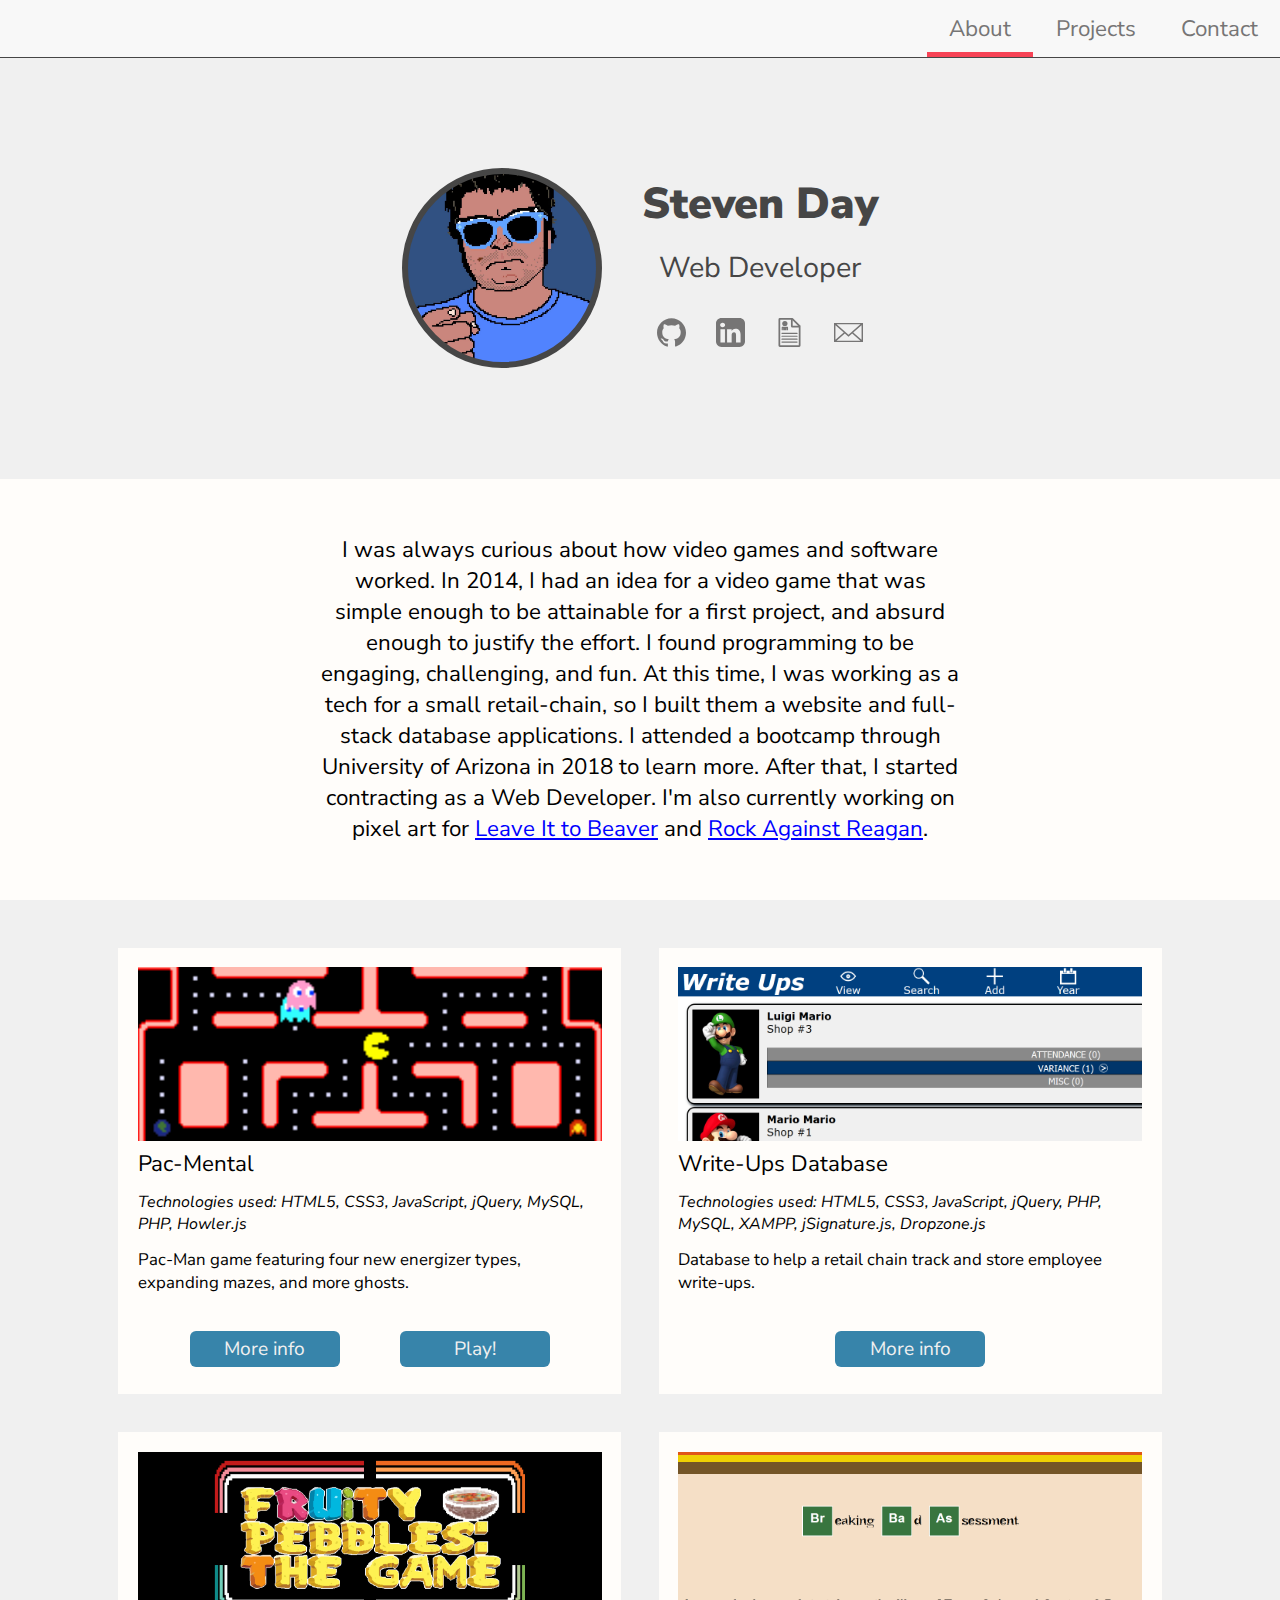
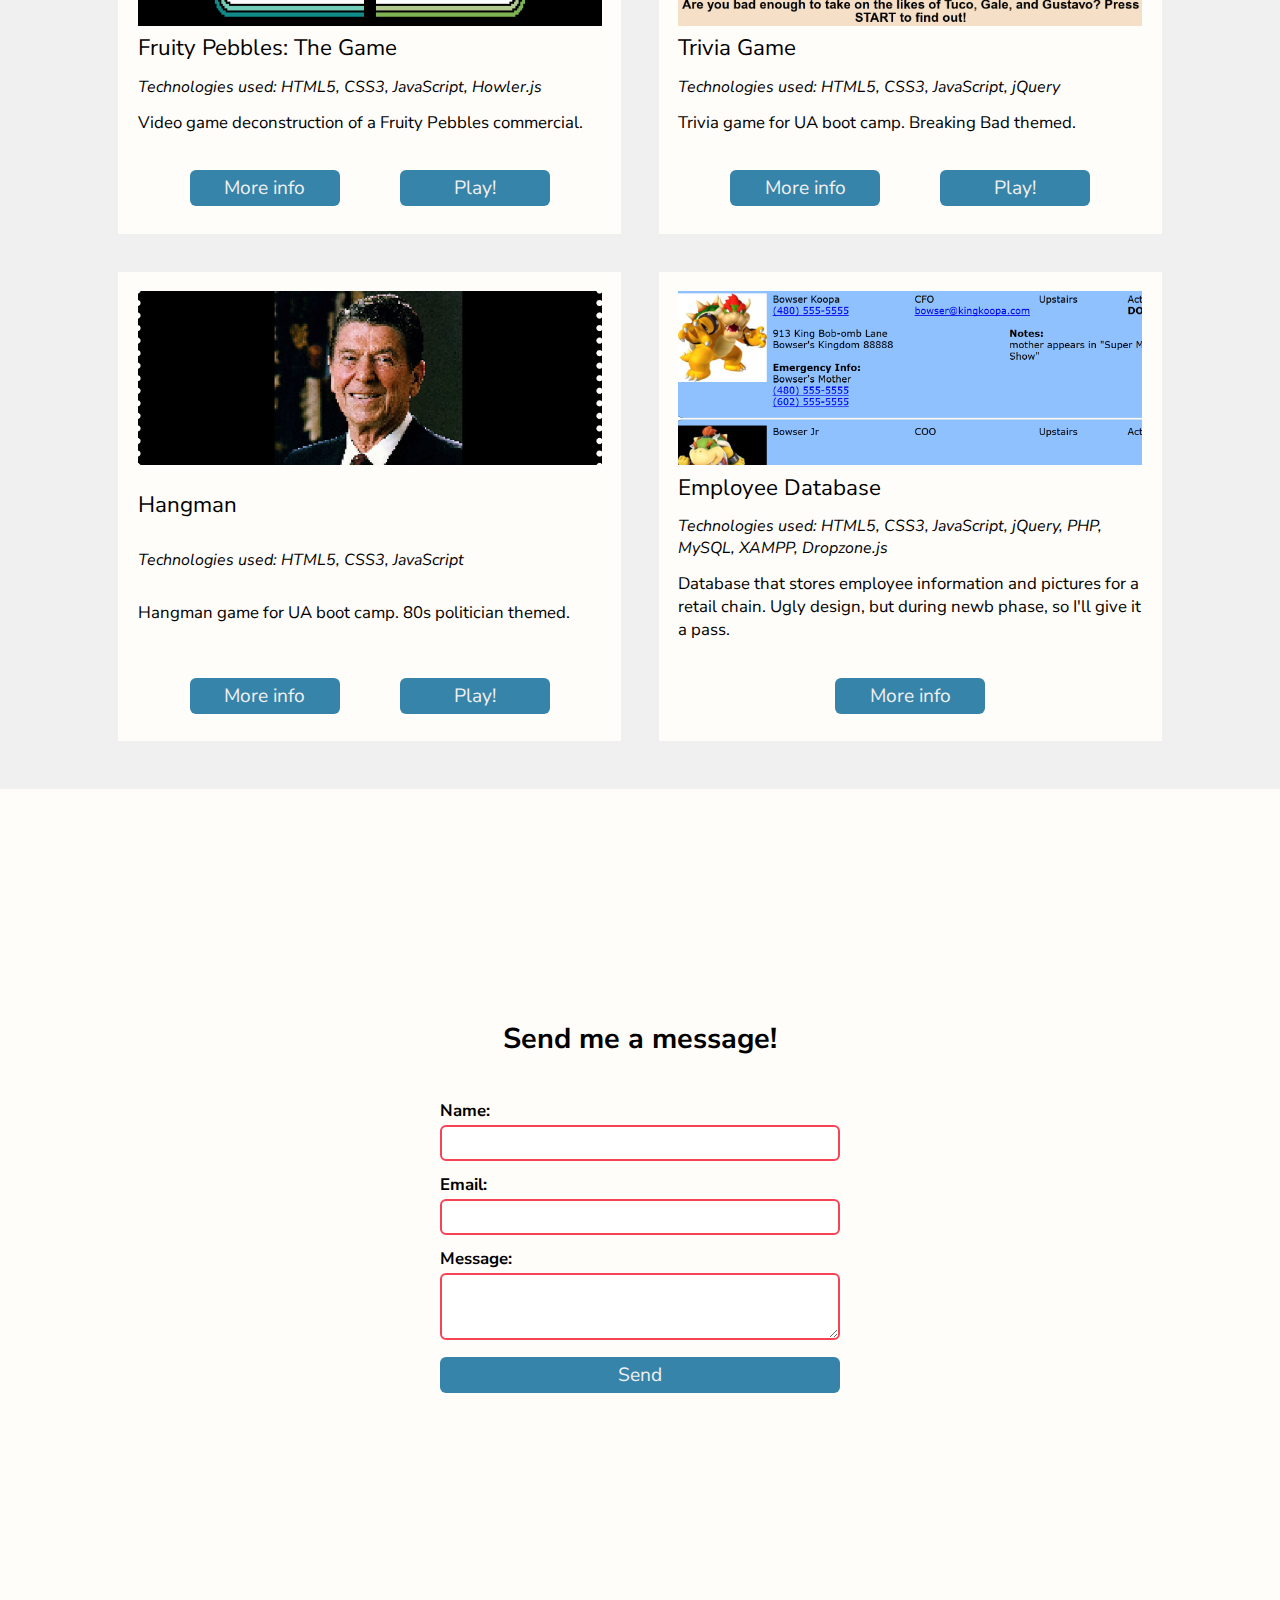
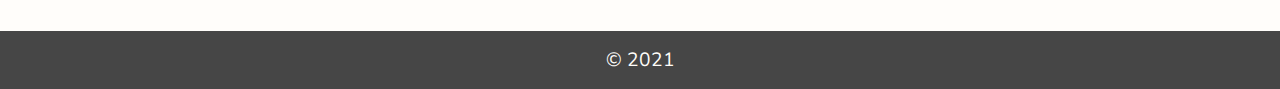
==== commit 04a41705: "Update index.html" ====
--- a/index.html
+++ b/index.html
@@ -698,7 +698,7 @@
   <!-- FOOTER -->
   <footer>
     <div>
-      © 2019
+      © 2021
     </div>
   </footer>
 </body>
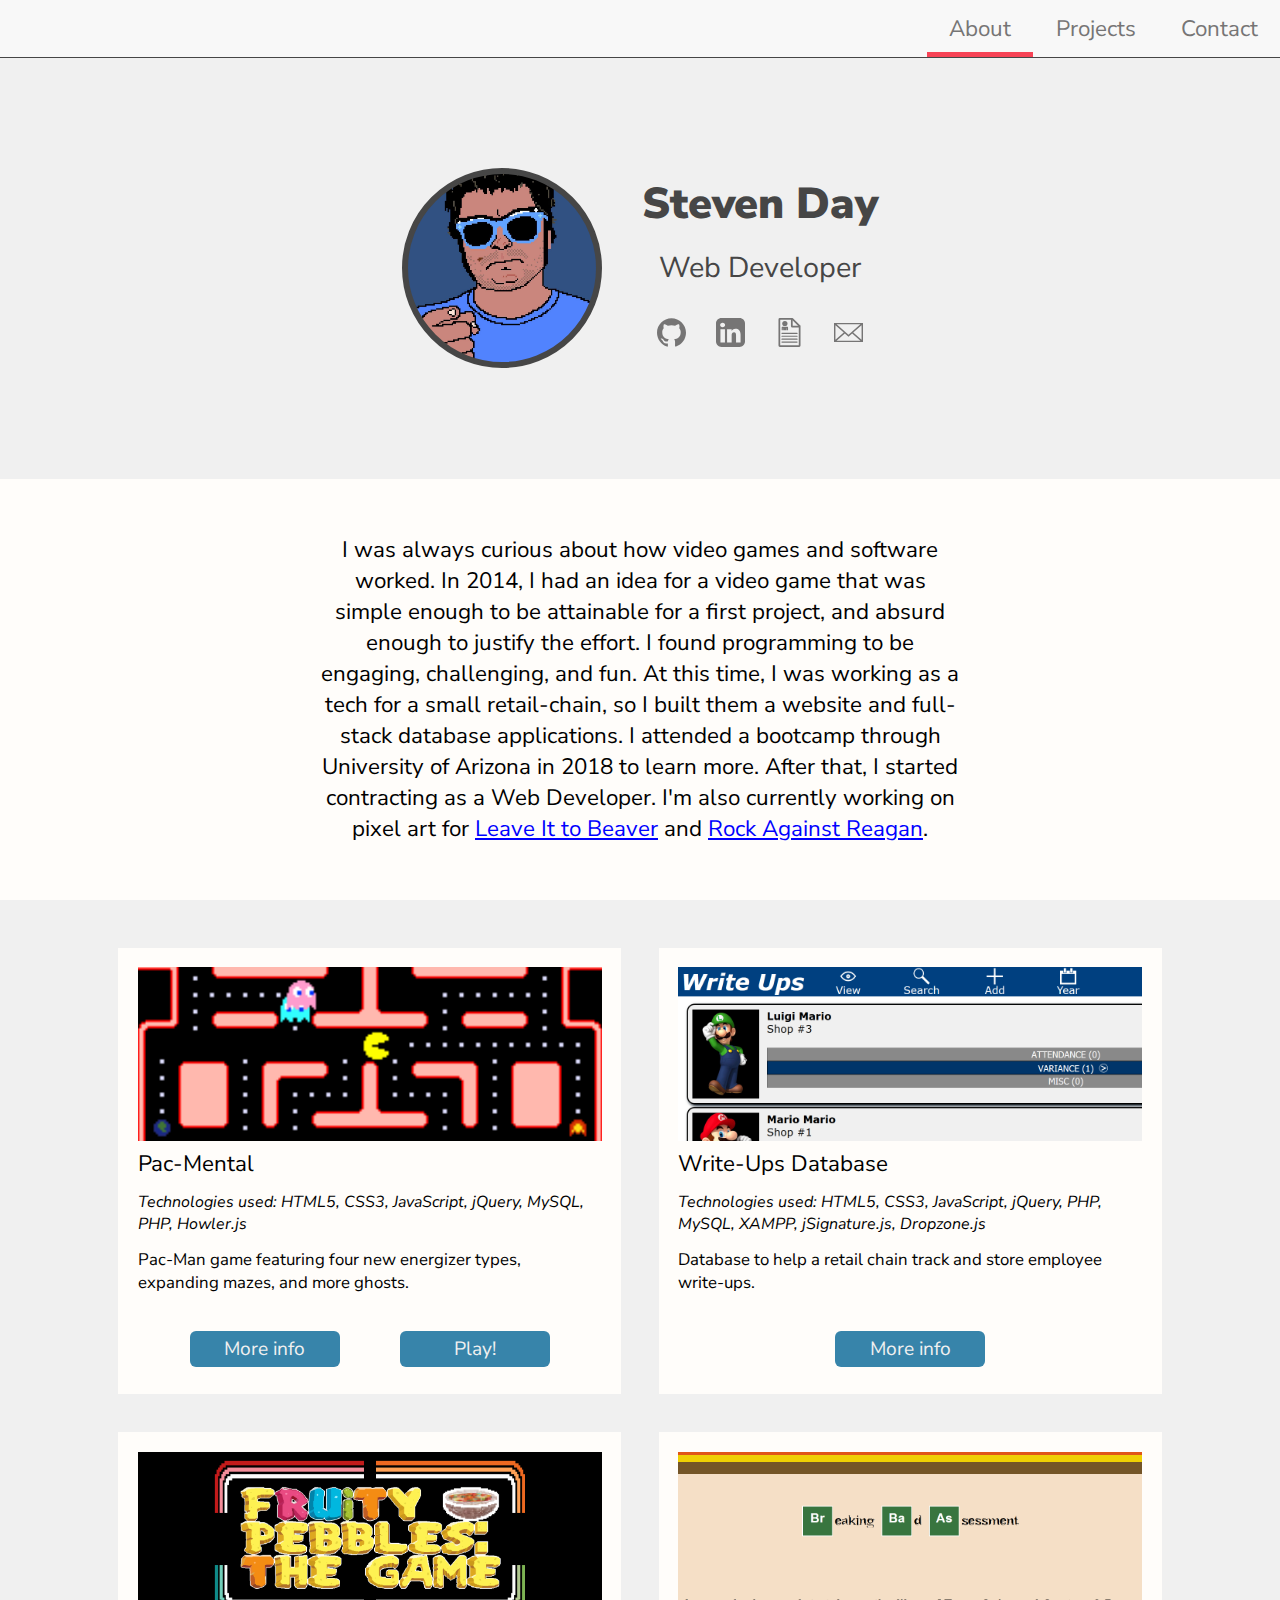
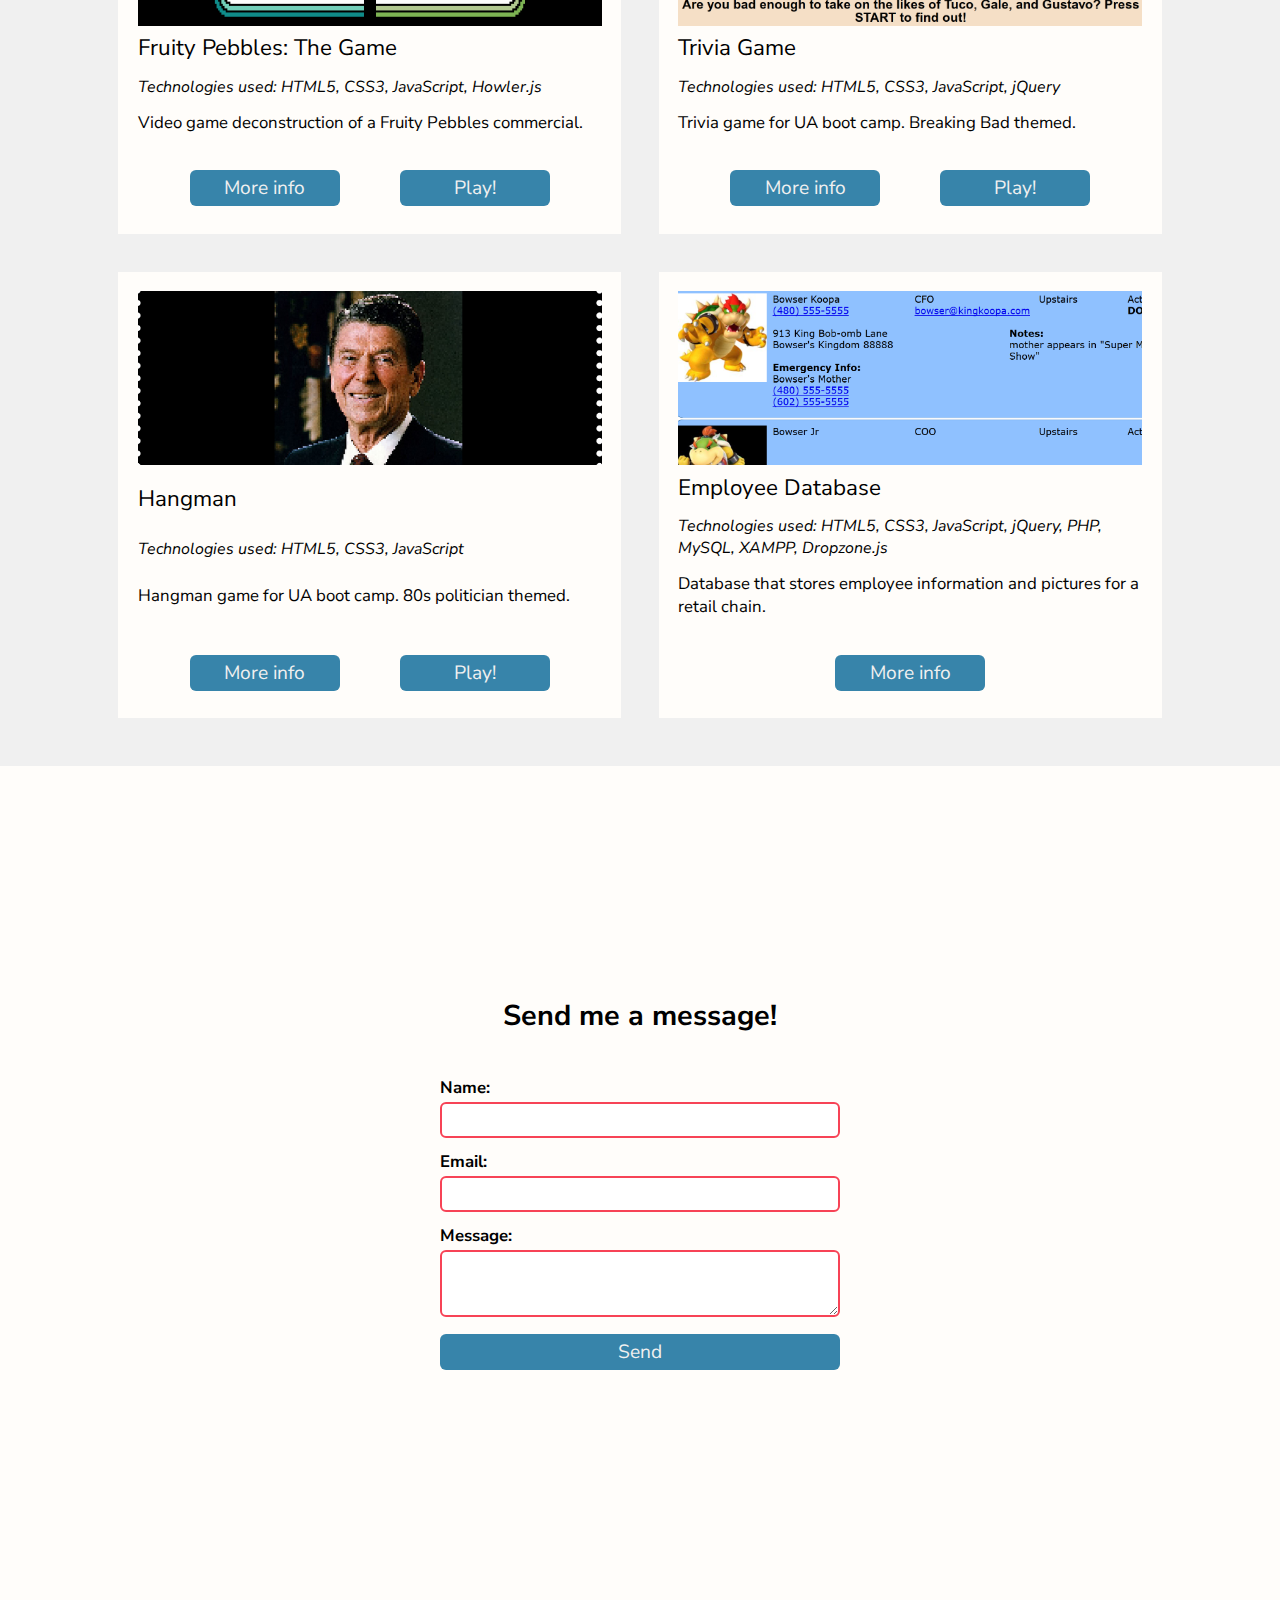
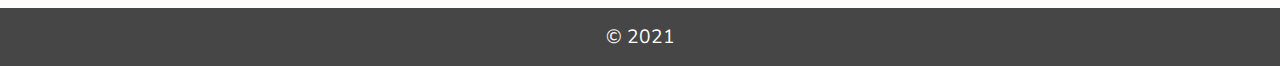
==== commit 1bd4901e: "Update index.html" ====
--- a/index.html
+++ b/index.html
@@ -234,7 +234,7 @@
           </div>
           <div>
             <p>
-              Database that stores employee information and pictures for a retail chain. Ugly design, but during newb phase, so I'll give it a pass.
+              Database that stores employee information and pictures for a retail chain.
             </p>
           </div>
           <div class="projectLinks">
@@ -517,7 +517,7 @@
         <div class="modalBody">
           <div class="summary">
             <p>
-              I wrote this in 2015 for a retail chain. It stores employee information and pictures.
+              I wrote this in 2015 for a retail chain. It stores employee information and pictures. Ugly design, but during newb phase, so I'll give it a pass.
             </p>
           </div>
           <div class="exampleWrap accent2">
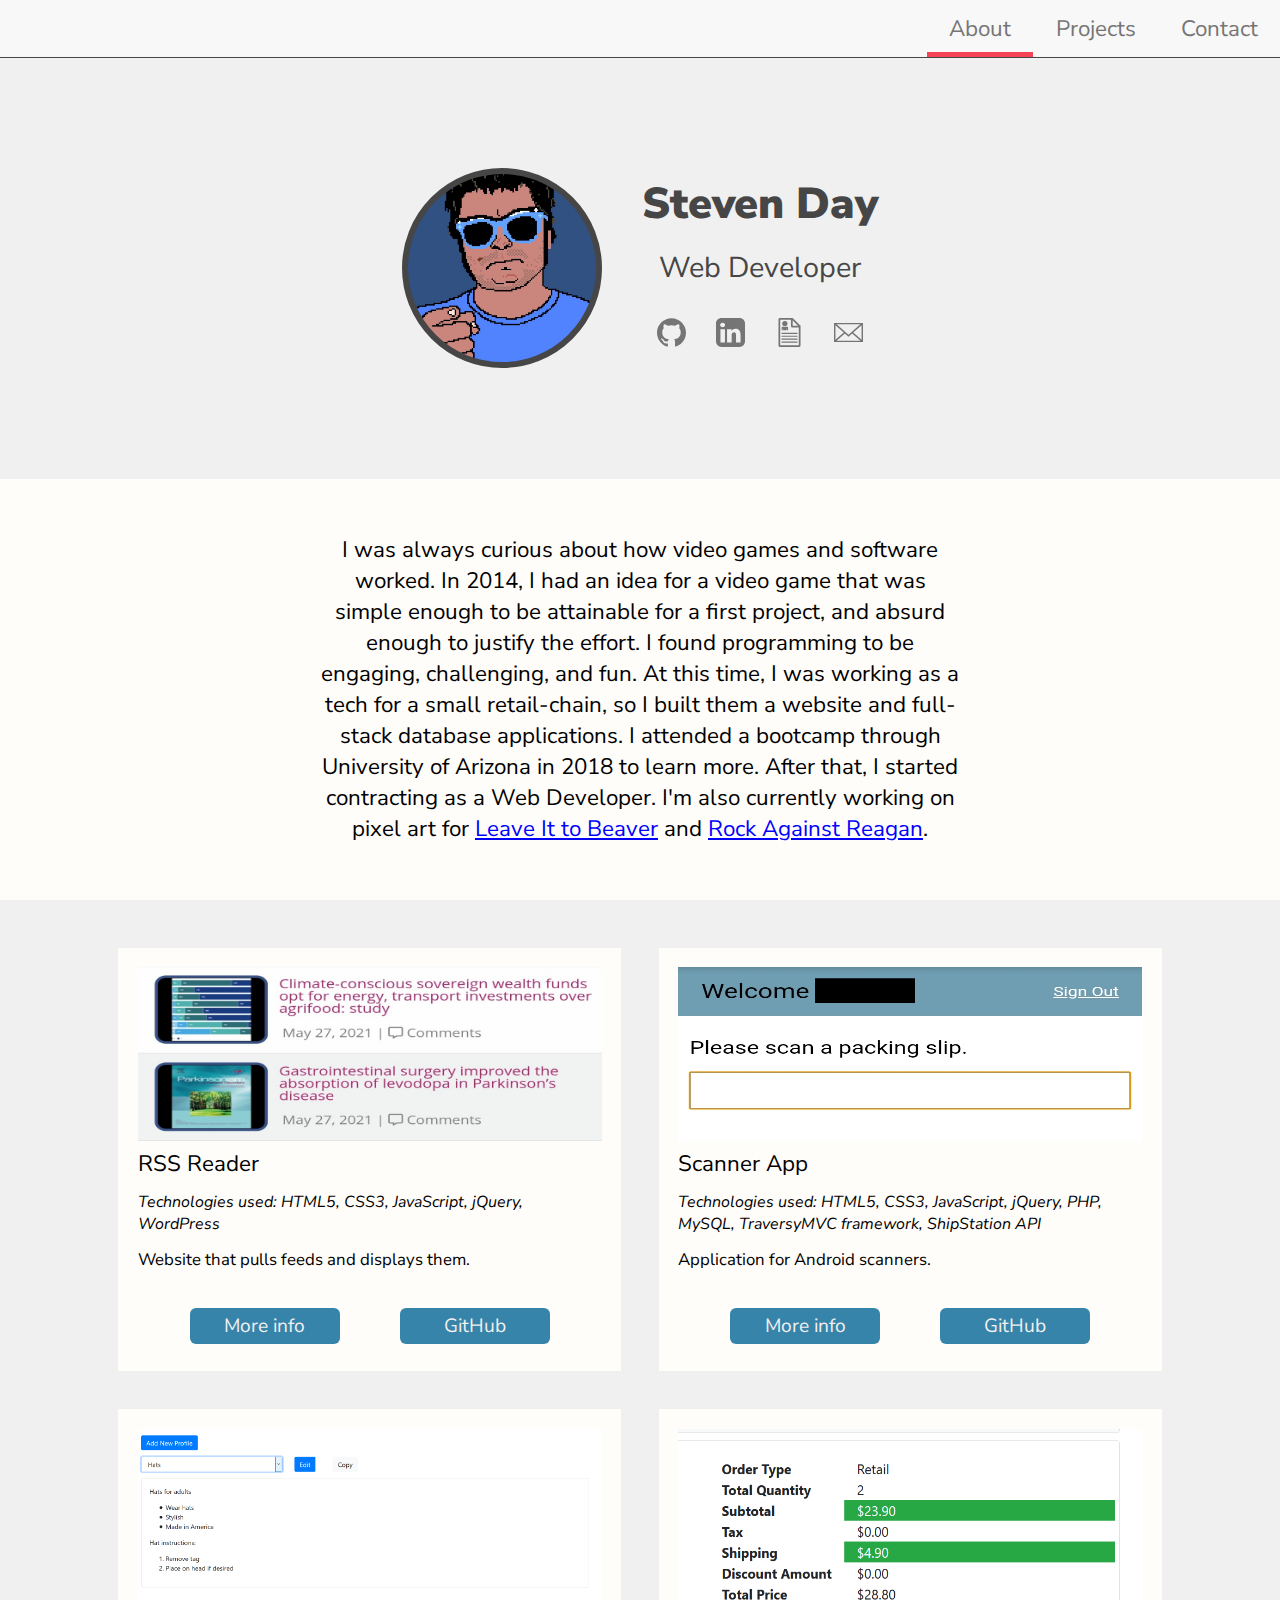
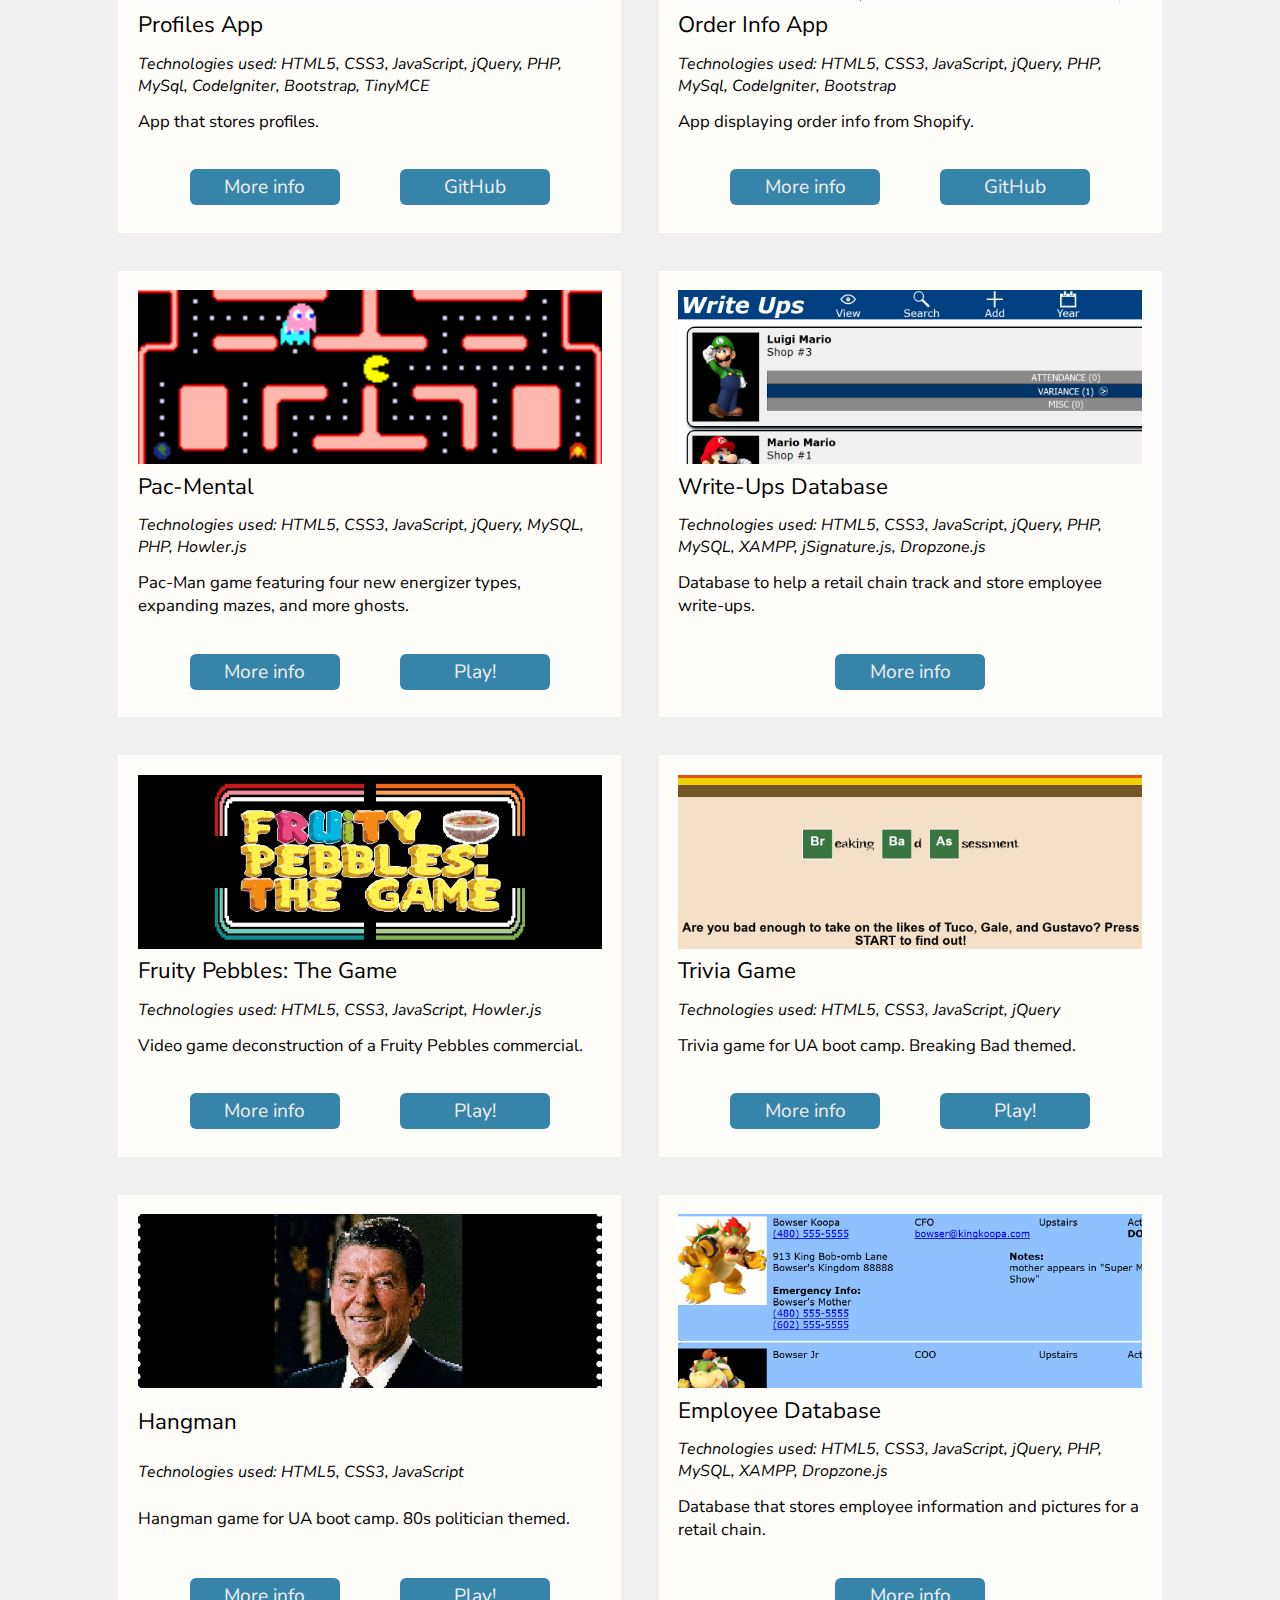
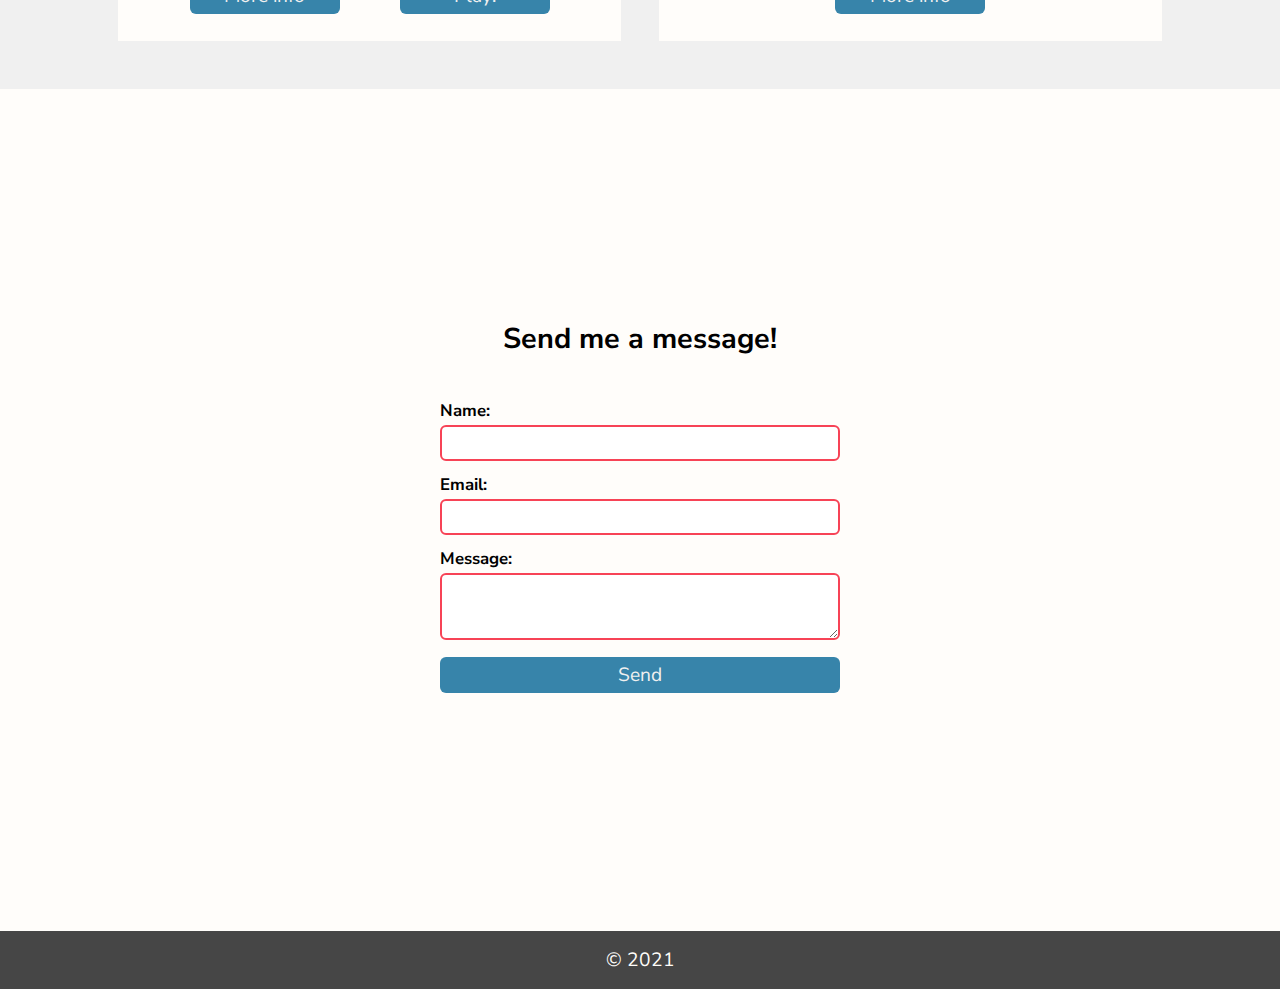
==== commit a12bc519: "new projects" ====
--- a/index.html
+++ b/index.html
@@ -2,705 +2,1011 @@
 <html lang="en">
 
 <head>
-  <meta charset="UTF-8">
-  <meta name="viewport" content="width=device-width, initial-scale=1.0">
-  <title>Steven Day</title>
-  <link href="https://fonts.googleapis.com/css?family=Nunito+Sans" rel="stylesheet">
-  <link href="https://fonts.googleapis.com/css?family=Nunito+Sans:900" rel="stylesheet">
-  <link href="assets/css/style.css" rel="stylesheet">
-  <script src="https://code.jquery.com/jquery-3.3.1.min.js"></script>
-  <script src="assets/js/navbar.js"></script>
-  <script src="assets/js/modal.js"></script>
-  <script src="assets/js/email.js"></script>
+    <meta charset="UTF-8">
+    <meta name="viewport" content="width=device-width, initial-scale=1.0">
+    <title>Steven Day</title>
+    <link href="https://fonts.googleapis.com/css?family=Nunito+Sans" rel="stylesheet">
+    <link href="https://fonts.googleapis.com/css?family=Nunito+Sans:900" rel="stylesheet">
+    <link href="assets/css/style.css" rel="stylesheet">
+    <script src="https://code.jquery.com/jquery-3.3.1.min.js"></script>
+    <script src="assets/js/navbar.js"></script>
+    <script src="assets/js/modal.js"></script>
+    <script src="assets/js/email.js"></script>
 </head>
 
 <body>
-  <header>
+<header>
     <!-- NAVBAR -->
     <nav>
-      <ul id="pages">
-        <li>
-          <a id="navAbout" data-id="#steveDay">
-            <span>About</span>
-          </a>
-        </li>
-        <li>
-          <a id="navProjects" data-id="#projects">
-            <span>Projects</span>
-          </a>
-        </li>
-        <li>
-          <a id="navContact" data-id="#contact">
-            <span>Contact</span>
-          </a>
-        </li>
-      </ul>
+        <ul id="pages">
+            <li>
+                <a id="navAbout" data-id="#steveDay">
+                    <span>About</span>
+                </a>
+            </li>
+            <li>
+                <a id="navProjects" data-id="#projects">
+                    <span>Projects</span>
+                </a>
+            </li>
+            <li>
+                <a id="navContact" data-id="#contact">
+                    <span>Contact</span>
+                </a>
+            </li>
+        </ul>
     </nav>
-  </header>
-  <main>
+</header>
+<main>
     <!-- ABOUT -->
     <!-- top section -->
     <section id="steveDay">
-      <div id="photoContainer"></div>
-      <div id="info">
-        <div>
-          <p>
-            Steven Day
-          </p>
-        </div>
-        <div>
-          <p>
-            Web Developer
-          </p>
-        </div>
-        <ul id="icons">
-          <li>
-            <a target="_blank" href="https://github.com/stevenrobday/">
-              <div id="github"></div>
-            </a>
-          </li>
-          <li>
-            <a target="_blank" href="https://www.linkedin.com/in/stevenrobday/">
-              <div id="linkedIn"></div>
-            </a>
-          </li>
-          <li>
-            <a target="_blank" href="assets/pdf/stevendayresume.pdf">
-              <div id="resume"></div>
-            </a>
-          </li>
-          <li>
-            <address>
-              <a href="mailto: stevenrobday@gmail.com">
-                <div id="email"></div>
-              </a>
-            </address>
-          </li>
-        </ul>
-      </div>
+        <div id="photoContainer"></div>
+        <div id="info">
+            <div>
+                <p>
+                    Steven Day
+                </p>
+            </div>
+            <div>
+                <p>
+                    Web Developer
+                </p>
+            </div>
+            <ul id="icons">
+                <li>
+                    <a href="https://github.com/stevenrobday/">
+                        <div id="github"></div>
+                    </a>
+                </li>
+                <li>
+                    <a href="https://www.linkedin.com/in/stevenrobday/">
+                        <div id="linkedIn"></div>
+                    </a>
+                </li>
+                <li>
+                    <a href="assets/pdf/stevendayresume.pdf">
+                        <div id="resume"></div>
+                    </a>
+                </li>
+                <li>
+                    <address>
+                        <a href="mailto: stevenrobday@gmail.com">
+                            <div id="email"></div>
+                        </a>
+                    </address>
+                </li>
+            </ul>
+        </div>
     </section>
     <!-- bottom section -->
     <section id="story">
-      <p>
-        I was always curious about how video games and software worked. In 2014, I had an idea for a video game that was simple enough to be attainable for a first project, 
-        and absurd enough to justify the effort. I found programming to be engaging, challenging, and fun. At this time, I was working as a tech for a small retail-chain, 
-        so I built them a website and full-stack database applications. I attended a bootcamp through University of Arizona in 2018 to learn more. After that, I 
-        started contracting as a Web Developer. I'm also currently working on pixel art for <a class="newGames" id="beaver">Leave It to Beaver</a> and <a class="newGames" id="rar">Rock Against Reagan</a>.
-      </p>
-      <span id="newGames"><img id="beaverGif" src="assets/gif/beaver/beaver.gif"><img id="puddingGif" src="assets/gif/reagan/pudding.gif"></span>
+        <p>
+            I was always curious about how video games and software worked. In 2014, I had an idea for a video game that
+            was simple enough to be attainable for a first project,
+            and absurd enough to justify the effort. I found programming to be engaging, challenging, and fun. At this
+            time, I was working as a tech for a small retail-chain,
+            so I built them a website and full-stack database applications. I attended a bootcamp through University of
+            Arizona in 2018 to learn more. After that, I
+            started contracting as a Web Developer. I'm also currently working on pixel art for <a class="newGames"
+                                                                                                   id="beaver">Leave It
+            to Beaver</a> and <a class="newGames" id="rar">Rock Against Reagan</a>.
+        </p>
+        <span id="newGames"><img id="beaverGif" src="assets/gif/beaver/beaver.gif"><img id="puddingGif"
+                                                                                        src="assets/gif/reagan/pudding.gif"></span>
     </section>
     <!-- PROJECTS -->
     <section id="projects">
-      <!-- container for all project containers -->
-      <div class="examples">
-        <!-- pacmental container -->
-        <div class="exampleThumb">
-          <div class="thumbFilter"></div>
-          <img src="assets/png/pacmental/pacmental.png">
-          <div class="title">
-            <p>Pac-Mental</p>
-          </div>
-          <div class="technologies">
-            <p>
-              Technologies used: HTML5, CSS3, JavaScript, jQuery, MySQL, PHP, Howler.js
-            </p>
-          </div>
-          <div>
-            <p>
-              Pac-Man game featuring four new energizer types, expanding mazes, and more ghosts.
-            </p>
-          </div>
-          <div class="projectLinks">
-            <div class="button moreInfo" data-id="#pacmentalModal">
-              More info
-            </div>
-            <a class="button" href="http://thestevester.com/pacmental/index.html" target="_blank">
-              Play!
-            </a>
-          </div>
-        </div>
-        <!-- write-ups container -->
-        <div class="exampleThumb">
-          <div class="thumbFilter"></div>
-          <img src="assets/png/writeUps/writeUps.png">
-          <div class="title">
-            <p>Write-Ups Database</p>
-          </div>
-          <div class="technologies">
-            <p>
-              Technologies used: HTML5, CSS3, JavaScript, jQuery, PHP, MySQL, XAMPP, jSignature.js, Dropzone.js
-            </p>
-          </div>
-          <div>
-            <p>
-              Database to help a retail chain track and store employee write-ups.
-            </p>
-          </div>
-          <div class="projectLinks">
-            <div class="button moreInfo" data-id="#writeUpsModal">
-              More info
-            </div>
-          </div>
-        </div>
-        <!-- fruity pebbles container -->
-        <div class="exampleThumb">
-          <div class="thumbFilter"></div>
-          <img src="assets/png/pebbles/pebbles.png">
-          <div class="title">
-            <p>Fruity Pebbles: The Game</p>
-          </div>
-          <div class="technologies">
-            <p>
-              Technologies used: HTML5, CSS3, JavaScript, Howler.js
-            </p>
-          </div>
-          <div>
-            <p>
-              Video game deconstruction of a Fruity Pebbles commercial.
-            </p>
-          </div>
-          <div class="projectLinks">
-            <div class="button moreInfo" data-id="#pebblesModal">
-              More info
-            </div>
-            <a class="button" href="http://thestevester.com/FruityPebblesTheGame/index.html" target="_blank">
-              Play!
-            </a>
-          </div>
-        </div>
-        <!-- trivia game container -->
-        <div class="exampleThumb">
-          <div class="thumbFilter"></div>
-          <img src="assets/png/triviaGame/startPage.png">
-          <div class="title">
-            <p>Trivia Game</p>
-          </div>
-          <div class="technologies">
-            <p>
-              Technologies used: HTML5, CSS3, JavaScript, jQuery
-            </p>
-          </div>
-          <div>
-            <p>
-              Trivia game for UA boot camp. Breaking Bad themed.
-            </p>
-          </div>
-          <div class="projectLinks">
-            <div class="button moreInfo" data-id="#triviaGameModal">
-              More info
-            </div>
-            <a class="button" href="https://stevenrobday.github.io/TriviaGame/" target="_blank">
-              Play!
-            </a>
-          </div>
-        </div>
-        <!-- hangman container -->
-        <div class="exampleThumb">
-          <div class="thumbFilter"></div>
-          <img src="assets/png/hangman/reagan.png">
-          <div class="title">
-            <p>Hangman</p>
-          </div>
-          <div class="technologies">
-            <p>
-              Technologies used: HTML5, CSS3, JavaScript
-            </p>
-          </div>
-          <div>
-            <p>
-              Hangman game for UA boot camp. 80s politician themed.
-            </p>
-          </div>
-          <div class="projectLinks">
-            <div class="button moreInfo" data-id="#hangmanModal">
-              More info
-            </div>
-            <a class="button" href="https://stevenrobday.github.io/Word-Guess-Game/" target="_blank">
-              Play!
-            </a>
-          </div>
-        </div>
-        <!-- employee db container -->
-        <div class="exampleThumb">
-          <div class="thumbFilter"></div>
-          <img src="assets/png/employee/employee.png">
-          <div class="title">
-            <p>Employee Database</p>
-          </div>
-          <div class="technologies">
-            <p>
-              Technologies used: HTML5, CSS3, JavaScript, jQuery, PHP, MySQL, XAMPP, Dropzone.js
-            </p>
-          </div>
-          <div>
-            <p>
-              Database that stores employee information and pictures for a retail chain.
-            </p>
-          </div>
-          <div class="projectLinks">
-            <div class="button moreInfo" data-id="#employeeModal">
-              More info
-            </div>
-          </div>
-        </div>
-      </div>
+        <!-- container for all project containers -->
+        <!-- feed reader container -->
+        <div class="examples">
+            <div class="exampleThumb">
+                <div class="thumbFilter"></div>
+                <img src="assets/jpg/feedReader/feedThumb.jpg">
+                <div class="title">
+                    <p>RSS Reader</p>
+                </div>
+                <div class="technologies">
+                    <p>
+                        Technologies used: HTML5, CSS3, JavaScript, jQuery, WordPress
+                    </p>
+                </div>
+                <div>
+                    <p>
+                        Website that pulls feeds and displays them.
+                    </p>
+                </div>
+                <div class="projectLinks">
+                    <div class="button moreInfo" data-id="#rssReaderModal">
+                        More info
+                    </div>
+                    <a class="button" href="https://github.com/stevenrobday/rssreader">
+                        GitHub
+                    </a>
+                </div>
+            </div>
+            <!-- scanner container -->
+            <div class="exampleThumb">
+                <div class="thumbFilter"></div>
+                <img src="assets/jpg/scanner/packingSlip.jpg">
+                <div class="title">
+                    <p>Scanner App</p>
+                </div>
+                <div class="technologies">
+                    <p>
+                        Technologies used: HTML5, CSS3, JavaScript, jQuery, PHP, MySQL, TraversyMVC framework,
+                        ShipStation API
+                    </p>
+                </div>
+                <div>
+                    <p>
+                        Application for Android scanners.
+                    </p>
+                </div>
+                <div class="projectLinks">
+                    <div class="button moreInfo" data-id="#scannerModal">
+                        More info
+                    </div>
+                    <a class="button" href="https://github.com/stevenrobday/scanner">
+                        GitHub
+                    </a>
+                </div>
+            </div>
+            <!-- profiles container -->
+            <div class="exampleThumb">
+                <div class="thumbFilter"></div>
+                <img src="assets/png/profiles/profile.png">
+                <div class="title">
+                    <p>Profiles App</p>
+                </div>
+                <div class="technologies">
+                    <p>
+                        Technologies used: HTML5, CSS3, JavaScript, jQuery, PHP, MySql, CodeIgniter, Bootstrap, TinyMCE
+                    </p>
+                </div>
+                <div>
+                    <p>
+                        App that stores profiles.
+                    </p>
+                </div>
+                <div class="projectLinks">
+                    <div class="button moreInfo" data-id="#profilesModal">
+                        More info
+                    </div>
+                    <a class="button" href="https://github.com/stevenrobday/profiles">
+                        GitHub
+                    </a>
+                </div>
+            </div>
+            <!-- reports container -->
+            <div class="exampleThumb">
+                <div class="thumbFilter"></div>
+                <img src="assets/png/reports/reportsThumb.png">
+                <div class="title">
+                    <p>Order Info App</p>
+                </div>
+                <div class="technologies">
+                    <p>
+                        Technologies used: HTML5, CSS3, JavaScript, jQuery, PHP, MySql, CodeIgniter, Bootstrap
+                    </p>
+                </div>
+                <div>
+                    <p>
+                        App displaying order info from Shopify.
+                    </p>
+                </div>
+                <div class="projectLinks">
+                    <div class="button moreInfo" data-id="#reportsModal">
+                        More info
+                    </div>
+                    <a class="button" href="https://github.com/stevenrobday/orders">
+                        GitHub
+                    </a>
+                </div>
+            </div>
+            <!-- pacmental container -->
+            <div class="exampleThumb">
+                <div class="thumbFilter"></div>
+                <img src="assets/png/pacmental/pacmental.png">
+                <div class="title">
+                    <p>Pac-Mental</p>
+                </div>
+                <div class="technologies">
+                    <p>
+                        Technologies used: HTML5, CSS3, JavaScript, jQuery, MySQL, PHP, Howler.js
+                    </p>
+                </div>
+                <div>
+                    <p>
+                        Pac-Man game featuring four new energizer types, expanding mazes, and more ghosts.
+                    </p>
+                </div>
+                <div class="projectLinks">
+                    <div class="button moreInfo" data-id="#pacmentalModal">
+                        More info
+                    </div>
+                    <a class="button" href="http://thestevester.com/pacmental/index.html">
+                        Play!
+                    </a>
+                </div>
+            </div>
+            <!-- write-ups container -->
+            <div class="exampleThumb">
+                <div class="thumbFilter"></div>
+                <img src="assets/png/writeUps/writeUps.png">
+                <div class="title">
+                    <p>Write-Ups Database</p>
+                </div>
+                <div class="technologies">
+                    <p>
+                        Technologies used: HTML5, CSS3, JavaScript, jQuery, PHP, MySQL, XAMPP, jSignature.js,
+                        Dropzone.js
+                    </p>
+                </div>
+                <div>
+                    <p>
+                        Database to help a retail chain track and store employee write-ups.
+                    </p>
+                </div>
+                <div class="projectLinks">
+                    <div class="button moreInfo" data-id="#writeUpsModal">
+                        More info
+                    </div>
+                </div>
+            </div>
+            <!-- fruity pebbles container -->
+            <div class="exampleThumb">
+                <div class="thumbFilter"></div>
+                <img src="assets/png/pebbles/pebbles.png">
+                <div class="title">
+                    <p>Fruity Pebbles: The Game</p>
+                </div>
+                <div class="technologies">
+                    <p>
+                        Technologies used: HTML5, CSS3, JavaScript, Howler.js
+                    </p>
+                </div>
+                <div>
+                    <p>
+                        Video game deconstruction of a Fruity Pebbles commercial.
+                    </p>
+                </div>
+                <div class="projectLinks">
+                    <div class="button moreInfo" data-id="#pebblesModal">
+                        More info
+                    </div>
+                    <a class="button" href="http://thestevester.com/FruityPebblesTheGame/index.html">
+                        Play!
+                    </a>
+                </div>
+            </div>
+            <!-- trivia game container -->
+            <div class="exampleThumb">
+                <div class="thumbFilter"></div>
+                <img src="assets/png/triviaGame/startPage.png">
+                <div class="title">
+                    <p>Trivia Game</p>
+                </div>
+                <div class="technologies">
+                    <p>
+                        Technologies used: HTML5, CSS3, JavaScript, jQuery
+                    </p>
+                </div>
+                <div>
+                    <p>
+                        Trivia game for UA boot camp. Breaking Bad themed.
+                    </p>
+                </div>
+                <div class="projectLinks">
+                    <div class="button moreInfo" data-id="#triviaGameModal">
+                        More info
+                    </div>
+                    <a class="button" href="https://stevenrobday.github.io/TriviaGame/">
+                        Play!
+                    </a>
+                </div>
+            </div>
+            <!-- hangman container -->
+            <div class="exampleThumb">
+                <div class="thumbFilter"></div>
+                <img src="assets/png/hangman/reagan.png">
+                <div class="title">
+                    <p>Hangman</p>
+                </div>
+                <div class="technologies">
+                    <p>
+                        Technologies used: HTML5, CSS3, JavaScript
+                    </p>
+                </div>
+                <div>
+                    <p>
+                        Hangman game for UA boot camp. 80s politician themed.
+                    </p>
+                </div>
+                <div class="projectLinks">
+                    <div class="button moreInfo" data-id="#hangmanModal">
+                        More info
+                    </div>
+                    <a class="button" href="https://stevenrobday.github.io/Word-Guess-Game/">
+                        Play!
+                    </a>
+                </div>
+            </div>
+            <!-- employee db container -->
+            <div class="exampleThumb">
+                <div class="thumbFilter"></div>
+                <img src="assets/png/employee/employee.png">
+                <div class="title">
+                    <p>Employee Database</p>
+                </div>
+                <div class="technologies">
+                    <p>
+                        Technologies used: HTML5, CSS3, JavaScript, jQuery, PHP, MySQL, XAMPP, Dropzone.js
+                    </p>
+                </div>
+                <div>
+                    <p>
+                        Database that stores employee information and pictures for a retail chain.
+                    </p>
+                </div>
+                <div class="projectLinks">
+                    <div class="button moreInfo" data-id="#employeeModal">
+                        More info
+                    </div>
+                </div>
+            </div>
+        </div>
     </section>
     <!-- PROJECT MODALS -->
     <div id="modalShade"></div>
+    <!-- rss reader modal -->
+    <div class="modal" id="rssReaderModal">
+        <div class="modalWrapper">
+            <div class="modalHeader">
+                <div></div>
+                <div class="modalTitle">
+                    RSS Reader
+                </div>
+                <div class="close"></div>
+            </div>
+            <div class="modalBody">
+                <div class="summary">
+                    <p>
+                        Website for client that displays various feeds.
+                    </p>
+                </div>
+                <div class="exampleWrap accent2">
+                    <div class="exampleText">
+                        Articles from feeds.
+                    </div>
+                    <div class="exampleImg">
+                        <img class="thumbnail" src="assets/jpg/feedReader/feed.jpg"/>
+                    </div>
+                </div>
+                <div class="exampleWrap">
+                    <div class="exampleText">
+                        Individual article page.
+                    </div>
+                    <div class="exampleImg">
+                        <img class="thumbnail" src="assets/jpg/feedReader/article.jpg"/>
+                    </div>
+                </div>
+                <div class="exampleWrap accent2">
+                    <div class="exampleText">
+                        Individual video page.
+                    </div>
+                    <div class="exampleImg">
+                        <img class="thumbnail" src="assets/jpg/feedReader/youTube.jpg"/>
+                    </div>
+                </div>
+            </div>
+        </div>
+    </div>
+    <!-- scanner modal -->
+    <div class="modal" id="scannerModal">
+        <div class="modalWrapper">
+            <div class="modalHeader">
+                <div></div>
+                <div class="modalTitle">
+                    Scanner App
+                </div>
+                <div class="close"></div>
+            </div>
+            <div class="modalBody">
+                <div class="summary">
+                    <p>
+                        App for a client with Android barcode scanners that verifies and reports scans.
+                    </p>
+                </div>
+                <div class="exampleWrap accent2">
+                    <div class="exampleText">
+                        Login page.
+                    </div>
+                    <div class="exampleImg">
+                        <img class="thumbnail" src="assets/jpg/scanner/login.jpg"/>
+                    </div>
+                </div>
+                <div class="exampleWrap">
+                    <div class="exampleText">
+                        Scan barcode on packing slip to pull up order. Cron job runs to locally store orders awaiting
+                        shipment using ShipStation API.
+                    </div>
+                    <div class="exampleImg">
+                        <img class="thumbnail" src="assets/jpg/scanner/packingSlip.jpg"/>
+                    </div>
+                </div>
+                <div class="exampleWrap accent2">
+                    <div class="exampleText">
+                        Verify item by scanning or pressing Verify button. Quantity background of verified orders is
+                        green. Orders can be saved with Save button located
+                        underneath items, and returned to later.
+                    </div>
+                    <div class="exampleImg">
+                        <img class="thumbnail" src="assets/jpg/scanner/items.jpg"/>
+                    </div>
+                </div>
+                <div class="exampleWrap">
+                    <div class="exampleText">
+                        Once the last item is scanned, a label is downloaded using ShipStation API.
+                    </div>
+                    <div class="exampleImg">
+                        <img class="thumbnail" src="assets/jpg/scanner/label.jpg"/>
+                    </div>
+                </div>
+                <div class="exampleWrap accent2">
+                    <div class="exampleText">
+                        Completed orders can be viewed by manager on desktop.
+                    </div>
+                    <div class="exampleImg">
+                        <img class="thumbnail" src="assets/png/scanner/completed.png"/>
+                    </div>
+                </div>
+                <div class="exampleWrap">
+                    <div class="exampleText">
+                        Clicking on an order pops up more detail.
+                    </div>
+                    <div class="exampleImg">
+                        <img class="thumbnail" src="assets/png/scanner/modal.png"/>
+                    </div>
+                </div>
+            </div>
+        </div>
+    </div>
+    <!-- profiles modal -->
+    <div class="modal" id="profilesModal">
+        <div class="modalWrapper">
+            <div class="modalHeader">
+                <div></div>
+                <div class="modalTitle">
+                    Profiles App
+                </div>
+                <div class="close"></div>
+            </div>
+            <div class="modalBody">
+                <div class="summary">
+                    <p>
+                        App for client that stores text that can be pasted into EcomDash (used for formatting
+                        consistency).
+                    </p>
+                </div>
+                <div class="exampleWrap accent2">
+                    <div class="exampleText">
+                        Profiles can be selected and copied.
+                    </div>
+                    <div class="exampleImg">
+                        <img class="thumbnail" src="assets/png/profiles/profile.png"/>
+                    </div>
+                </div>
+                <div class="exampleWrap">
+                    <div class="exampleText">
+                        Profiles are added or edited using TinyMCE
+                    </div>
+                    <div class="exampleImg">
+                        <img class="thumbnail" src="assets/png/profiles/edit.png"/>
+                    </div>
+                </div>
+            </div>
+        </div>
+    </div>
+    <!-- reports modal -->
+    <div class="modal" id="reportsModal">
+        <div class="modalWrapper">
+            <div class="modalHeader">
+                <div></div>
+                <div class="modalTitle">
+                    Reports App
+                </div>
+                <div class="close"></div>
+            </div>
+            <div class="modalBody">
+                <div class="summary">
+                    <p>
+                        App for client that displays order information from Shopify, and highlight any discrepancies between Shopify and QuickBooks.
+                    </p>
+                </div>
+                <div class="exampleWrap accent2">
+                    <div class="exampleText">
+                        Orders can be moved from New to Pending to Completed when checked and submitted.
+                        Orders can also be displayed between certain dates, or searched for.
+                    </div>
+                    <div class="exampleImg">
+                        <img class="thumbnail" src="assets/png/reports/reports.png"/>
+                    </div>
+                </div>
+            </div>
+        </div>
+    </div>
     <!-- pac-mental modal -->
     <div class="modal" id="pacmentalModal">
-      <div class="modalWrapper">
-        <div class="modalHeader">
-          <div></div>
-          <div class="modalTitle">Pac-Mental</div>
-          <div class="close"></div>
-        </div>
-        <div class="modalBody">
-          <div class="summary">
-            <p>
-              <i>Pac-Mental</i> modifies the original <i>Pac-Man</i> and <i>Ms. Pac-Man</i> arcade games. I made it in 2016 with
-              the help of
-              <a href="http://www.gamasutra.com/view/feature/3938/the_pacman_dossier.php?print=1" target="_blank">The Pac-Man
-                Dossier</a>
-              by Jamey Pittman, and Shaun Williams's
-              <a href="https://bitbucket.org/shaunew/pac-man" target="_blank">JavaScript rewrite</a>
-              of the originals, both invaluable resources.
-            </p>
-          </div>
-          <div id="energizersWrap" class="accent2">
-            <div id="energizersText">
-              <p>The energizers in <i>Pac-Mental</i> are elemental-powered.</p>
-            </div>
-            <div id="energizers">
-              <div>
-                <div>
-                  <img class="thumbnail" src="assets/gif/pacmental/earth.gif" />
-                  <div>
-                    <p>
-                      Earth
-                    </p>
-                  </div>
-                </div>
-                <div>
-                  <img class="thumbnail" src="assets/gif/pacmental/fire.gif" />
-                  <div>
-                    <p>
-                      Fire
-                    </p>
-                  </div>
-                </div>
-              </div>
-              <div>
-                <div>
-                  <img class="thumbnail" src="assets/gif/pacmental/air.gif" />
-                  <div>
-                    <p>
-                      Air
-                    </p>
-                  </div>
-                </div>
-                <div>
-                  <img class="thumbnail" src="assets/gif/pacmental/water.gif" />
-                  <div>
-                    <p>
-                      Water
-                    </p>
-                  </div>
-                </div>
-              </div>
-            </div>
-          </div>
-          <div class="exampleWrap">
-            <div class="exampleText">
-              The ghosts and maze double after the first intermission.
-            </div>
-            <div class="exampleImg">
-              <img class="thumbnail" src="assets/gif/pacmental/level3.gif" />
-            </div>
-          </div>
-          <div class="exampleWrap accent2">
-            <div class="exampleText">
-              And triple after the second.
-            </div>
-            <div class="exampleImg">
-              <img class="thumbnail" src="assets/gif/pacmental/level6.gif" />
-            </div>
-          </div>
-          <div class="exampleWrap">
-            <div class="exampleText">
-              The intermissions are parodies of the original's. Here's my favorite (originally, Blinky rips his sheet on the nail).
-            </div>
-            <div class="exampleImg">
-              <img class="thumbnail" src="assets/gif/pacmental/intermission2.gif" />
-            </div>
-          </div>
-          <div class="exampleWrap accent2">
-            <div class="exampleText">
-              The game has a leaderboard, as well.
-            </div>
-            <div class="exampleImg">
-              <img class="thumbnail" src="assets/png/pacmental/leaderboard.png" />
-            </div>
-          </div>
-        </div>
-      </div>
+        <div class="modalWrapper">
+            <div class="modalHeader">
+                <div></div>
+                <div class="modalTitle">Pac-Mental</div>
+                <div class="close"></div>
+            </div>
+            <div class="modalBody">
+                <div class="summary">
+                    <p>
+                        <i>Pac-Mental</i> modifies the original <i>Pac-Man</i> and <i>Ms. Pac-Man</i> arcade games. I
+                        made it in 2016 with
+                        the help of
+                        <a href="http://www.gamasutra.com/view/feature/3938/the_pacman_dossier.php?print=1">The Pac-Man
+                            Dossier</a>
+                        by Jamey Pittman, and Shaun Williams's
+                        <a href="https://bitbucket.org/shaunew/pac-man">JavaScript rewrite</a>
+                        of the originals, both invaluable resources.
+                    </p>
+                </div>
+                <div id="energizersWrap" class="accent2">
+                    <div id="energizersText">
+                        <p>The energizers in <i>Pac-Mental</i> are elemental-powered.</p>
+                    </div>
+                    <div id="energizers">
+                        <div>
+                            <div>
+                                <img class="thumbnail" src="assets/gif/pacmental/earth.gif"/>
+                                <div>
+                                    <p>
+                                        Earth
+                                    </p>
+                                </div>
+                            </div>
+                            <div>
+                                <img class="thumbnail" src="assets/gif/pacmental/fire.gif"/>
+                                <div>
+                                    <p>
+                                        Fire
+                                    </p>
+                                </div>
+                            </div>
+                        </div>
+                        <div>
+                            <div>
+                                <img class="thumbnail" src="assets/gif/pacmental/air.gif"/>
+                                <div>
+                                    <p>
+                                        Air
+                                    </p>
+                                </div>
+                            </div>
+                            <div>
+                                <img class="thumbnail" src="assets/gif/pacmental/water.gif"/>
+                                <div>
+                                    <p>
+                                        Water
+                                    </p>
+                                </div>
+                            </div>
+                        </div>
+                    </div>
+                </div>
+                <div class="exampleWrap">
+                    <div class="exampleText">
+                        The ghosts and maze double after the first intermission.
+                    </div>
+                    <div class="exampleImg">
+                        <img class="thumbnail" src="assets/gif/pacmental/level3.gif"/>
+                    </div>
+                </div>
+                <div class="exampleWrap accent2">
+                    <div class="exampleText">
+                        And triple after the second.
+                    </div>
+                    <div class="exampleImg">
+                        <img class="thumbnail" src="assets/gif/pacmental/level6.gif"/>
+                    </div>
+                </div>
+                <div class="exampleWrap">
+                    <div class="exampleText">
+                        The intermissions are parodies of the original's. Here's my favorite (originally, Blinky rips
+                        his sheet on the nail).
+                    </div>
+                    <div class="exampleImg">
+                        <img class="thumbnail" src="assets/gif/pacmental/intermission2.gif"/>
+                    </div>
+                </div>
+                <div class="exampleWrap accent2">
+                    <div class="exampleText">
+                        The game has a leaderboard, as well.
+                    </div>
+                    <div class="exampleImg">
+                        <img class="thumbnail" src="assets/png/pacmental/leaderboard.png"/>
+                    </div>
+                </div>
+            </div>
+        </div>
     </div>
     <!-- write-ups modal -->
     <div class="modal" id="writeUpsModal">
-      <div class="modalWrapper">
-        <div class="modalHeader">
-          <div></div>
-          <div class="modalTitle">
-            Write-Ups Database
-          </div>
-          <div class="close"></div>
-        </div>
-        <div class="modalBody">
-          <div class="summary">
-            <p>
-              This application is a database for a retail chain that initially stored all write-ups on paper inside filing cabinets. It allows
-              for easier tracking of who has been written up for that year, and how many write-ups they have received. I wrote 
-              this in 2017.
-            </p>
-          </div>
-          <div class="exampleWrap accent2">
-            <div class="exampleText">
-              The main page is grouped by employee, then category of write-up. The count for each type is displayed. Records are revealed after
-              clicking the category. Employees can be filtered by 'Active' (still employed with the company), 'Inactive' (no longer employed with 
-              the company), or 'All' (both). By default, records are shown for the present year, but the user can switch to a previous year.
-            </div>
-            <div class="exampleImg">
-              <img class="thumbnail" src="assets/gif/writeUps/view.gif" />
-            </div>
-          </div>
-          <div class="exampleWrap">
-            <div class="exampleText">
-              Upper management can see all employees, while middle can only see the ones they manage (I'm using a key combo to log out).
-            </div>
-            <div class="exampleImg">
-              <img class="thumbnail" src="assets/gif/writeUps/login.gif" />
-            </div>
-          </div>
-          <div class="exampleWrap accent2">
-            <div class="exampleText">
-              The user is able to add new employees from the Write-Ups Database into the Employee Database. 
-            </div>
-            <div class="exampleImg">
-              <img class="thumbnail" src="assets/gif/writeUps/addEmp.gif" />
-            </div>
-          </div>
-          <div class="exampleWrap">
-            <div class="exampleText">
-              Employees can be edited from here as well.
-            </div>
-            <div class="exampleImg">
-              <img class="thumbnail" src="assets/gif/writeUps/editEmp.gif" />
-            </div>
-          </div>
-          <div class="exampleWrap accent2">
-            <div class="exampleText">
-              When adding a write-up, lists of employees and managers are populated from the Employee Database. Signatures can be drawn with
-              a mouse or touchscreen, and are stored as Base32 strings inside the database.
-            </div>
-            <div class="exampleImg">
-              <img class="thumbnail" src="assets/gif/writeUps/addRecord.gif" />
-            </div>
-          </div>
-          <div class="exampleWrap">
-            <div class="exampleText">
-              Records can be edited easily as well.
-            </div>
-            <div class="exampleImg">
-              <img class="thumbnail" src="assets/gif/writeUps/editRecord.gif" />
-            </div>
-          </div>
-          <div class="exampleWrap accent2">
-            <div class="exampleText">
-              Employees can be searched within both the records section and the edit employee section.
-            </div>
-            <div class="exampleImg">
-              <img class="thumbnail" src="assets/gif/writeUps/search.gif" />
-            </div>
-          </div>
-          <div class="exampleWrap">
-            <div class="exampleText">
-              The user is also able to navigate their history.
-            </div>
-            <div class="exampleImg">
-              <img class="thumbnail" src="assets/gif/writeUps/navigate.gif" />
-            </div>
-          </div>
-        </div>
-      </div>
+        <div class="modalWrapper">
+            <div class="modalHeader">
+                <div></div>
+                <div class="modalTitle">
+                    Write-Ups Database
+                </div>
+                <div class="close"></div>
+            </div>
+            <div class="modalBody">
+                <div class="summary">
+                    <p>
+                        This application is a database for a retail chain that initially stored all write-ups on paper
+                        inside filing cabinets. It allows
+                        for easier tracking of who has been written up for that year, and how many write-ups they have
+                        received. I wrote
+                        this in 2017.
+                    </p>
+                </div>
+                <div class="exampleWrap accent2">
+                    <div class="exampleText">
+                        The main page is grouped by employee, then category of write-up. The count for each type is
+                        displayed. Records are revealed after
+                        clicking the category. Employees can be filtered by 'Active' (still employed with the company),
+                        'Inactive' (no longer employed with
+                        the company), or 'All' (both). By default, records are shown for the present year, but the user
+                        can switch to a previous year.
+                    </div>
+                    <div class="exampleImg">
+                        <img class="thumbnail" src="assets/gif/writeUps/view.gif"/>
+                    </div>
+                </div>
+                <div class="exampleWrap">
+                    <div class="exampleText">
+                        Upper management can see all employees, while middle can only see the ones they manage (I'm
+                        using a key combo to log out).
+                    </div>
+                    <div class="exampleImg">
+                        <img class="thumbnail" src="assets/gif/writeUps/login.gif"/>
+                    </div>
+                </div>
+                <div class="exampleWrap accent2">
+                    <div class="exampleText">
+                        The user is able to add new employees from the Write-Ups Database into the Employee Database.
+                    </div>
+                    <div class="exampleImg">
+                        <img class="thumbnail" src="assets/gif/writeUps/addEmp.gif"/>
+                    </div>
+                </div>
+                <div class="exampleWrap">
+                    <div class="exampleText">
+                        Employees can be edited from here as well.
+                    </div>
+                    <div class="exampleImg">
+                        <img class="thumbnail" src="assets/gif/writeUps/editEmp.gif"/>
+                    </div>
+                </div>
+                <div class="exampleWrap accent2">
+                    <div class="exampleText">
+                        When adding a write-up, lists of employees and managers are populated from the Employee
+                        Database. Signatures can be drawn with
+                        a mouse or touchscreen, and are stored as Base32 strings inside the database.
+                    </div>
+                    <div class="exampleImg">
+                        <img class="thumbnail" src="assets/gif/writeUps/addRecord.gif"/>
+                    </div>
+                </div>
+                <div class="exampleWrap">
+                    <div class="exampleText">
+                        Records can be edited easily as well.
+                    </div>
+                    <div class="exampleImg">
+                        <img class="thumbnail" src="assets/gif/writeUps/editRecord.gif"/>
+                    </div>
+                </div>
+                <div class="exampleWrap accent2">
+                    <div class="exampleText">
+                        Employees can be searched within both the records section and the edit employee section.
+                    </div>
+                    <div class="exampleImg">
+                        <img class="thumbnail" src="assets/gif/writeUps/search.gif"/>
+                    </div>
+                </div>
+                <div class="exampleWrap">
+                    <div class="exampleText">
+                        The user is also able to navigate their history.
+                    </div>
+                    <div class="exampleImg">
+                        <img class="thumbnail" src="assets/gif/writeUps/navigate.gif"/>
+                    </div>
+                </div>
+            </div>
+        </div>
     </div>
     <!-- fruity pebbles modal -->
     <div class="modal" id="pebblesModal">
-      <div class="modalWrapper">
-        <div class="modalHeader">
-          <div></div>
-          <div class="modalTitle">
-            Fruity Pebbles: The Game
-          </div>
-          <div class="close"></div>
-        </div>
-        <div class="modalBody">
-          <div class="summary">
-            <p>
-              I was always curious how games worked, and had an idea for a simple and absurd one. So in 2014, I read an HTML5 game design
-              book, and developed a very inefficient <i>Fruity Pebbles: The Game</i>. I rewrote it in 2016,
-              and brought it to <i>ZapCon</i>, a local arcade convention. After that, it appeared on a podcast, YouTube,
-              and even a top games of 2016 list.
-            </p>
-          </div>
-          <div class="exampleWrap accent2">
-            <div class="exampleText">
-              <i>Fruity Pebbles: The Game</i> adds new content to a 1989 Fruity Pebbles commercial. Fred Flintstone's adventure begins
-              with the original ad. It's important to the plot, so it can't be skipped.
-            </div>
-            <div class="exampleImg">
-              <img class="thumbnail" src="assets/gif/pebbles/pebblesCommercial.gif" />
-            </div>
-          </div>
-          <div class="exampleWrap">
-            <div class="exampleText">
-              Fred learns important tips for surviving this brutally difficult game in the tutorial.
-            </div>
-            <div class="exampleImg">
-              <img class="thumbnail" src="assets/gif/pebbles/tutorial.gif" />
-            </div>
-          </div>
-          <div class="exampleWrap accent2">
-            <div class="exampleText">
-              In the first stage, Fred must face off against multiplying Barnies.
-            </div>
-            <div class="exampleImg">
-              <img class="thumbnail" src="assets/gif/pebbles/stageOne.gif" />
-            </div>
-          </div>
-          <div class="exampleWrap">
-            <div class="exampleText">
-              In the second, Fred goes up against the Master Rapper, who turns out to be Barney.
-            </div>
-            <div class="exampleImg">
-              <img class="thumbnail" src="assets/gif/pebbles/stageTwo.gif" />
-            </div>
-          </div>
-          <div class="exampleWrap accent2">
-            <div class="exampleText">
-              Finally, Fred must utilize all the skills he's learned in order to defeat the final boss.
-            </div>
-            <div class="exampleImg">
-              <img class="thumbnail" src="assets/gif/pebbles/stageThree.gif" />
-            </div>
-          </div>
-          <div class="exampleWrap">
-            <div class="exampleText">
-              With MegaBarney defeated, and Fred's pebbles in their rightful stomach, peace is restored to Bedrock.
-            </div>
-            <div class="exampleImg">
-              <img class="thumbnail" src="assets/gif/pebbles/ending.gif" />
-            </div>
-          </div>
-        </div>
-      </div>
+        <div class="modalWrapper">
+            <div class="modalHeader">
+                <div></div>
+                <div class="modalTitle">
+                    Fruity Pebbles: The Game
+                </div>
+                <div class="close"></div>
+            </div>
+            <div class="modalBody">
+                <div class="summary">
+                    <p>
+                        I was always curious how games worked, and had an idea for a simple and absurd one. So in 2014,
+                        I read an HTML5 game design
+                        book, and developed a very inefficient <i>Fruity Pebbles: The Game</i>. I rewrote it in 2016,
+                        and brought it to <i>ZapCon</i>, a local arcade convention. After that, it appeared on a
+                        podcast, YouTube,
+                        and even a top games of 2016 list.
+                    </p>
+                </div>
+                <div class="exampleWrap accent2">
+                    <div class="exampleText">
+                        <i>Fruity Pebbles: The Game</i> adds new content to a 1989 Fruity Pebbles commercial. Fred
+                        Flintstone's adventure begins
+                        with the original ad. It's important to the plot, so it can't be skipped.
+                    </div>
+                    <div class="exampleImg">
+                        <img class="thumbnail" src="assets/gif/pebbles/pebblesCommercial.gif"/>
+                    </div>
+                </div>
+                <div class="exampleWrap">
+                    <div class="exampleText">
+                        Fred learns important tips for surviving this brutally difficult game in the tutorial.
+                    </div>
+                    <div class="exampleImg">
+                        <img class="thumbnail" src="assets/gif/pebbles/tutorial.gif"/>
+                    </div>
+                </div>
+                <div class="exampleWrap accent2">
+                    <div class="exampleText">
+                        In the first stage, Fred must face off against multiplying Barnies.
+                    </div>
+                    <div class="exampleImg">
+                        <img class="thumbnail" src="assets/gif/pebbles/stageOne.gif"/>
+                    </div>
+                </div>
+                <div class="exampleWrap">
+                    <div class="exampleText">
+                        In the second, Fred goes up against the Master Rapper, who turns out to be Barney.
+                    </div>
+                    <div class="exampleImg">
+                        <img class="thumbnail" src="assets/gif/pebbles/stageTwo.gif"/>
+                    </div>
+                </div>
+                <div class="exampleWrap accent2">
+                    <div class="exampleText">
+                        Finally, Fred must utilize all the skills he's learned in order to defeat the final boss.
+                    </div>
+                    <div class="exampleImg">
+                        <img class="thumbnail" src="assets/gif/pebbles/stageThree.gif"/>
+                    </div>
+                </div>
+                <div class="exampleWrap">
+                    <div class="exampleText">
+                        With MegaBarney defeated, and Fred's pebbles in their rightful stomach, peace is restored to
+                        Bedrock.
+                    </div>
+                    <div class="exampleImg">
+                        <img class="thumbnail" src="assets/gif/pebbles/ending.gif"/>
+                    </div>
+                </div>
+            </div>
+        </div>
     </div>
     <!-- employee db modal -->
     <div class="modal" id="employeeModal">
-      <div class="modalWrapper">
-        <div class="modalHeader">
-          <div></div>
-          <div class="modalTitle">
-            Employee Database
-          </div>
-          <div class="close"></div>
-        </div>
-        <div class="modalBody">
-          <div class="summary">
-            <p>
-              I wrote this in 2015 for a retail chain. It stores employee information and pictures. Ugly design, but during newb phase, so I'll give it a pass.
-            </p>
-          </div>
-          <div class="exampleWrap accent2">
-            <div class="exampleText">
-              Employees can be filtered by 'Active', 'Inactive', 'All', or 'No Photo' (to see whose picture needs to be taken).
-            </div>
-            <div class="exampleImg">
-              <img class="thumbnail" src="assets/gif/employee/viewSort.gif" />
-            </div>
-          </div>
-          <div class="exampleWrap">
-            <div class="exampleText">
-              When adding an employee, the picture can be browsed for, or dragged and dropped. It can also be uploaded later from 
-              a smartphone's camera.
-            </div>
-            <div class="exampleImg">
-              <img class="thumbnail" src="assets/gif/employee/add.gif" />
-            </div>
-          </div>
-          <div class="exampleWrap accent2">
-            <div class="exampleText">
-              Employee info can also be edited.
-            </div>
-            <div class="exampleImg">
-              <img class="thumbnail" src="assets/gif/employee/edit.gif" />
-            </div>
-          </div>
-          <div class="exampleWrap">
-            <div class="exampleText">
-              Users can search the database.
-            </div>
-            <div class="exampleImg">
-              <img class="thumbnail" src="assets/gif/employee/search.gif" />
-            </div>
-          </div>
-          <div class="exampleWrap accent2">
-            <div class="exampleText">
-              This application has a history panel, too.
-            </div>
-            <div class="exampleImg">
-              <img class="thumbnail" src="assets/gif/employee/nav.gif" />
-            </div>
-          </div>
-        </div>
-      </div>
+        <div class="modalWrapper">
+            <div class="modalHeader">
+                <div></div>
+                <div class="modalTitle">
+                    Employee Database
+                </div>
+                <div class="close"></div>
+            </div>
+            <div class="modalBody">
+                <div class="summary">
+                    <p>
+                        First database application.
+                    </p>
+                </div>
+                <div class="exampleWrap accent2">
+                    <div class="exampleText">
+                        Employees can be filtered by 'Active', 'Inactive', 'All', or 'No Photo' (to see whose picture
+                        needs to be taken).
+                    </div>
+                    <div class="exampleImg">
+                        <img class="thumbnail" src="assets/gif/employee/viewSort.gif"/>
+                    </div>
+                </div>
+                <div class="exampleWrap">
+                    <div class="exampleText">
+                        When adding an employee, the picture can be browsed for, or dragged and dropped. It can also be
+                        uploaded later from
+                        a smartphone's camera.
+                    </div>
+                    <div class="exampleImg">
+                        <img class="thumbnail" src="assets/gif/employee/add.gif"/>
+                    </div>
+                </div>
+                <div class="exampleWrap accent2">
+                    <div class="exampleText">
+                        Employee info can also be edited.
+                    </div>
+                    <div class="exampleImg">
+                        <img class="thumbnail" src="assets/gif/employee/edit.gif"/>
+                    </div>
+                </div>
+                <div class="exampleWrap">
+                    <div class="exampleText">
+                        Users can search the database.
+                    </div>
+                    <div class="exampleImg">
+                        <img class="thumbnail" src="assets/gif/employee/search.gif"/>
+                    </div>
+                </div>
+                <div class="exampleWrap accent2">
+                    <div class="exampleText">
+                        This application has a history panel, too.
+                    </div>
+                    <div class="exampleImg">
+                        <img class="thumbnail" src="assets/gif/employee/nav.gif"/>
+                    </div>
+                </div>
+            </div>
+        </div>
     </div>
     <!-- trivia game modal -->
     <div class="modal" id="triviaGameModal">
-      <div class="modalWrapper">
-        <div class="modalHeader">
-          <div></div>
-          <div class="modalTitle">
-            Trivia Game
-          </div>
-          <div class="close"></div>
-        </div>
-        <div class="modalBody">
-          <div class="summary">
-            <p>
-              This was a trivia game assignment for the UA summer boot camp. I made it Breaking Bad themed. 
-            </p>
-          </div>
-          <div class="exampleWrap accent2">
-            <div class="exampleText">
-              In your journey to destroy everyone and everything around you, you will be faced with ten challenging questions.
-            </div>
-            <div class="exampleImg">
-              <img class="thumbnail" src="assets/png/triviaGame/question.png" />
-            </div>
-          </div>
-          <div class="exampleWrap">
-            <div class="exampleText">
-              A clip showing the correct answer plays after each guess.
-            </div>
-            <div class="exampleImg">
-              <img class="thumbnail" src="assets/gif/triviaGame/answer.gif" />
-            </div>
-          </div>
-          <div class="exampleWrap accent2">
-            <div class="exampleText">
-              Which season the user progresses to depends on how well they scored.
-            </div>
-            <div class="exampleImg">
-              <img class="thumbnail" src="assets/gif/triviaGame/results.gif" />
-            </div>
-          </div>
-        </div>
-      </div>
+        <div class="modalWrapper">
+            <div class="modalHeader">
+                <div></div>
+                <div class="modalTitle">
+                    Trivia Game
+                </div>
+                <div class="close"></div>
+            </div>
+            <div class="modalBody">
+                <div class="summary">
+                    <p>
+                        This was a trivia game assignment for the UA summer boot camp. I made it Breaking Bad themed.
+                    </p>
+                </div>
+                <div class="exampleWrap accent2">
+                    <div class="exampleText">
+                        In your journey to destroy everyone and everything around you, you will be faced with ten
+                        challenging questions.
+                    </div>
+                    <div class="exampleImg">
+                        <img class="thumbnail" src="assets/png/triviaGame/question.png"/>
+                    </div>
+                </div>
+                <div class="exampleWrap">
+                    <div class="exampleText">
+                        A clip showing the correct answer plays after each guess.
+                    </div>
+                    <div class="exampleImg">
+                        <img class="thumbnail" src="assets/gif/triviaGame/answer.gif"/>
+                    </div>
+                </div>
+                <div class="exampleWrap accent2">
+                    <div class="exampleText">
+                        Which season the user progresses to depends on how well they scored.
+                    </div>
+                    <div class="exampleImg">
+                        <img class="thumbnail" src="assets/gif/triviaGame/results.gif"/>
+                    </div>
+                </div>
+            </div>
+        </div>
     </div>
     <!-- hangman modal -->
     <div class="modal" id="hangmanModal">
-      <div class="modalWrapper">
-        <div class="modalHeader">
-          <div></div>
-          <div class="modalTitle">
-            Hangman
-          </div>
-          <div class="close"></div>
-        </div>
-        <div class="modalBody">
-          <div class="summary">
-            <p>
-              This was one of the first assignments for the UA boot camp. I made it 80s politician themed, hosted by Ronald Reagan 
-              himself. Who doesn't like being mocked by the Gipper, after all?
-            </p>
-          </div>
-          <div class="exampleWrap accent2">
-            <div class="exampleText">
-              Guess correctly, or you'll squander your remaining years in office.
-            </div>
-            <div class="exampleImg">
-              <img class="thumbnail" src="assets/png/hangman/guess.png" />
-            </div>
-          </div>
-          <div class="exampleWrap">
-            <div class="exampleText">
-              Win the round, and you'll be rewarded with political satire so outdated, you won't be offended!
-            </div>
-            <div class="exampleImg">
-              <img class="thumbnail" src="assets/png/hangman/dukakis.png" />
-            </div>
-          </div>
-          <div class="exampleWrap accent2">
-            <div class="exampleText">
-              Otherwise, you're a communist spy.
-            </div>
-            <div class="exampleImg">
-              <img class="thumbnail" src="assets/png/hangman/gameOver.png" />
-            </div>
-          </div>
-          <div class="exampleWrap">
-            <div class="exampleText">
-              The game also features virtual keys for mobile devices.
-            </div>
-            <div class="exampleImg">
-              <img class="thumbnail" src="assets/png/hangman/virtualKeys.png" />
-            </div>
-          </div>
-        </div>
-      </div>
+        <div class="modalWrapper">
+            <div class="modalHeader">
+                <div></div>
+                <div class="modalTitle">
+                    Hangman
+                </div>
+                <div class="close"></div>
+            </div>
+            <div class="modalBody">
+                <div class="summary">
+                    <p>
+                        This was one of the first assignments for the UA boot camp. I made it 80s politician themed,
+                        hosted by Ronald Reagan
+                        himself. Who doesn't like being mocked by the Gipper, after all?
+                    </p>
+                </div>
+                <div class="exampleWrap accent2">
+                    <div class="exampleText">
+                        Guess correctly, or you'll squander your remaining years in office.
+                    </div>
+                    <div class="exampleImg">
+                        <img class="thumbnail" src="assets/png/hangman/guess.png"/>
+                    </div>
+                </div>
+                <div class="exampleWrap">
+                    <div class="exampleText">
+                        Win the round, and you'll be rewarded with political satire so outdated, you won't be offended!
+                    </div>
+                    <div class="exampleImg">
+                        <img class="thumbnail" src="assets/png/hangman/dukakis.png"/>
+                    </div>
+                </div>
+                <div class="exampleWrap accent2">
+                    <div class="exampleText">
+                        Otherwise, you're a communist spy.
+                    </div>
+                    <div class="exampleImg">
+                        <img class="thumbnail" src="assets/png/hangman/gameOver.png"/>
+                    </div>
+                </div>
+                <div class="exampleWrap">
+                    <div class="exampleText">
+                        The game also features virtual keys for mobile devices.
+                    </div>
+                    <div class="exampleImg">
+                        <img class="thumbnail" src="assets/png/hangman/virtualKeys.png"/>
+                    </div>
+                </div>
+            </div>
+        </div>
     </div>
     <!-- img/gif modal for project modal -->
     <div id="superShade"></div>
     <div id="superModal">
-      <div id="superModalImgWrap">
-        <div id="superCloseWrap">
-          <div id="superClose"></div>
-        </div>
-        <div id="superModalImg"></div>
-      </div>
+        <div id="superModalImgWrap">
+            <div id="superCloseWrap">
+                <div id="superClose"></div>
+            </div>
+            <div id="superModalImg"></div>
+        </div>
     </div>
     <!-- CONTACT -->
     <section id="contact">
-      <div id="requestMessage">
-        Send me a message!
-      </div>
-      <form id="contactForm" method="post" action="https://www.thestevester.com/assets/email.php">
-        <div class="field">
-          <label for="name">Name:</label>
-          <input type="text" id="formName" name="name" required>
-        </div>
-        <div class="field">
-          <label for="email">Email:</label>
-          <input type="email" id="formEmail" name="email" required>
-        </div>
-        <div class="field">
-          <label for="message">Message:</label>
-          <textarea id="formMessage" name="message" required></textarea>
-        </div>
-        <div class="field" id="status">
-        </div>
-        <div class="field">
-          <button type="submit">Send</button>
-        </div>
-      </form>
+        <div id="requestMessage">
+            Send me a message!
+        </div>
+        <form id="contactForm" method="post" action="https://www.thestevester.com/assets/email.php">
+            <div class="field">
+                <label for="name">Name:</label>
+                <input type="text" id="formName" name="name" required>
+            </div>
+            <div class="field">
+                <label for="email">Email:</label>
+                <input type="email" id="formEmail" name="email" required>
+            </div>
+            <div class="field">
+                <label for="message">Message:</label>
+                <textarea id="formMessage" name="message" required></textarea>
+            </div>
+            <div class="field" id="status">
+            </div>
+            <div class="field">
+                <button type="submit">Send</button>
+            </div>
+        </form>
     </section>
-  </main>
-  <!-- FOOTER -->
-  <footer>
+</main>
+<!-- FOOTER -->
+<footer>
     <div>
-      © 2021
-    </div>
-  </footer>
+        © 2021
+    </div>
+</footer>
 </body>
 
 </html>
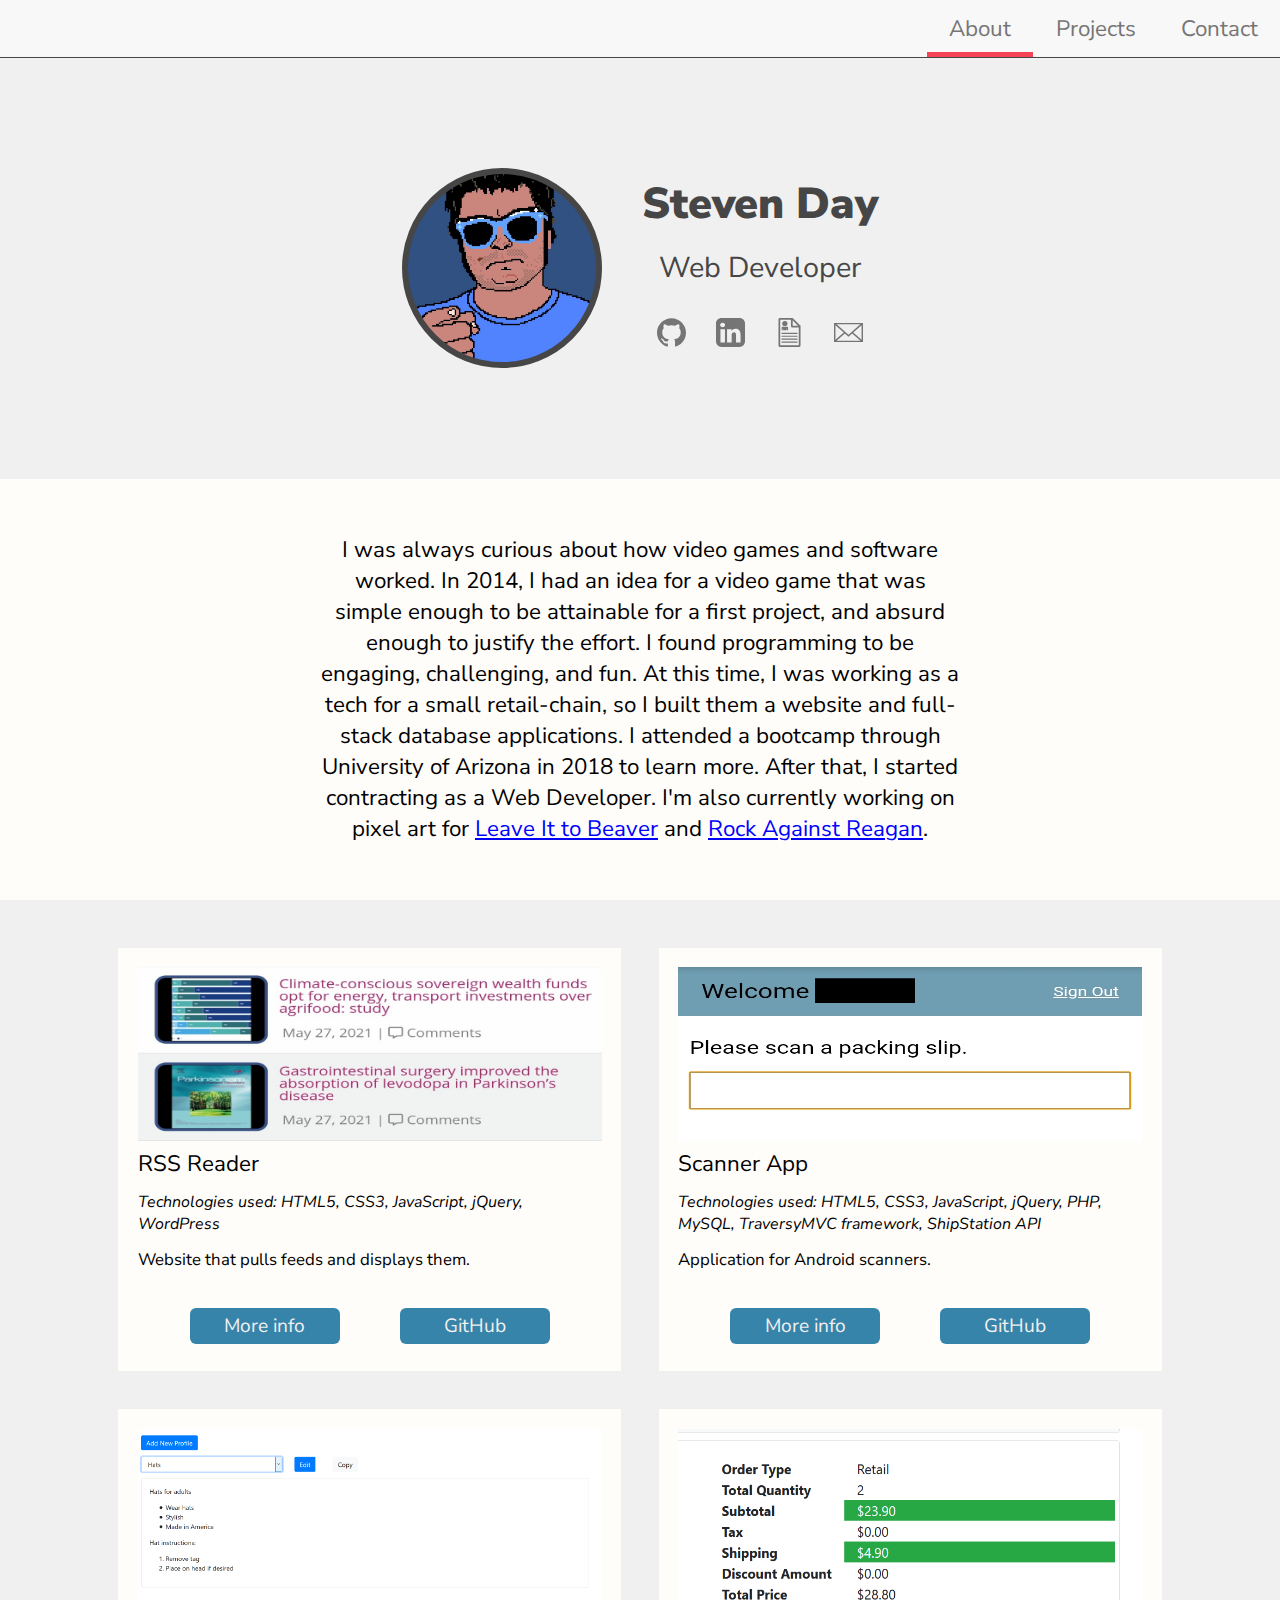
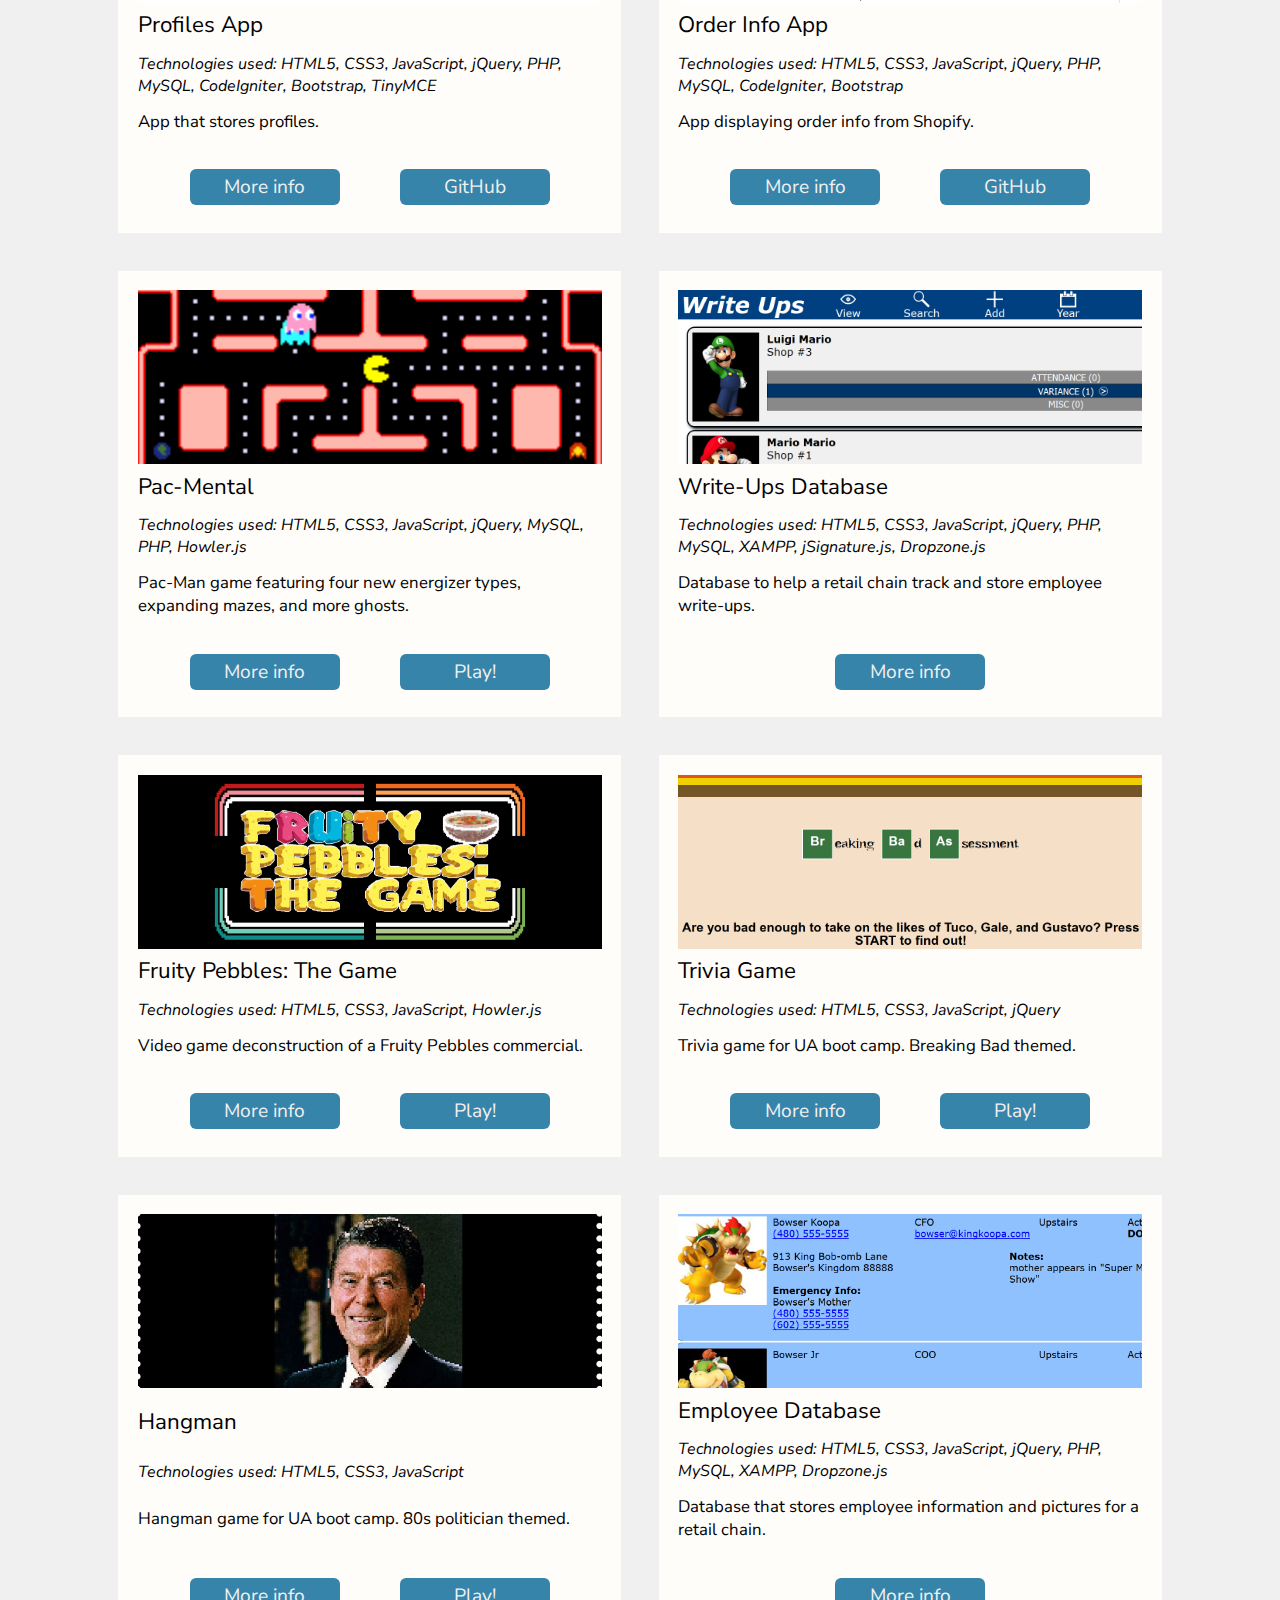
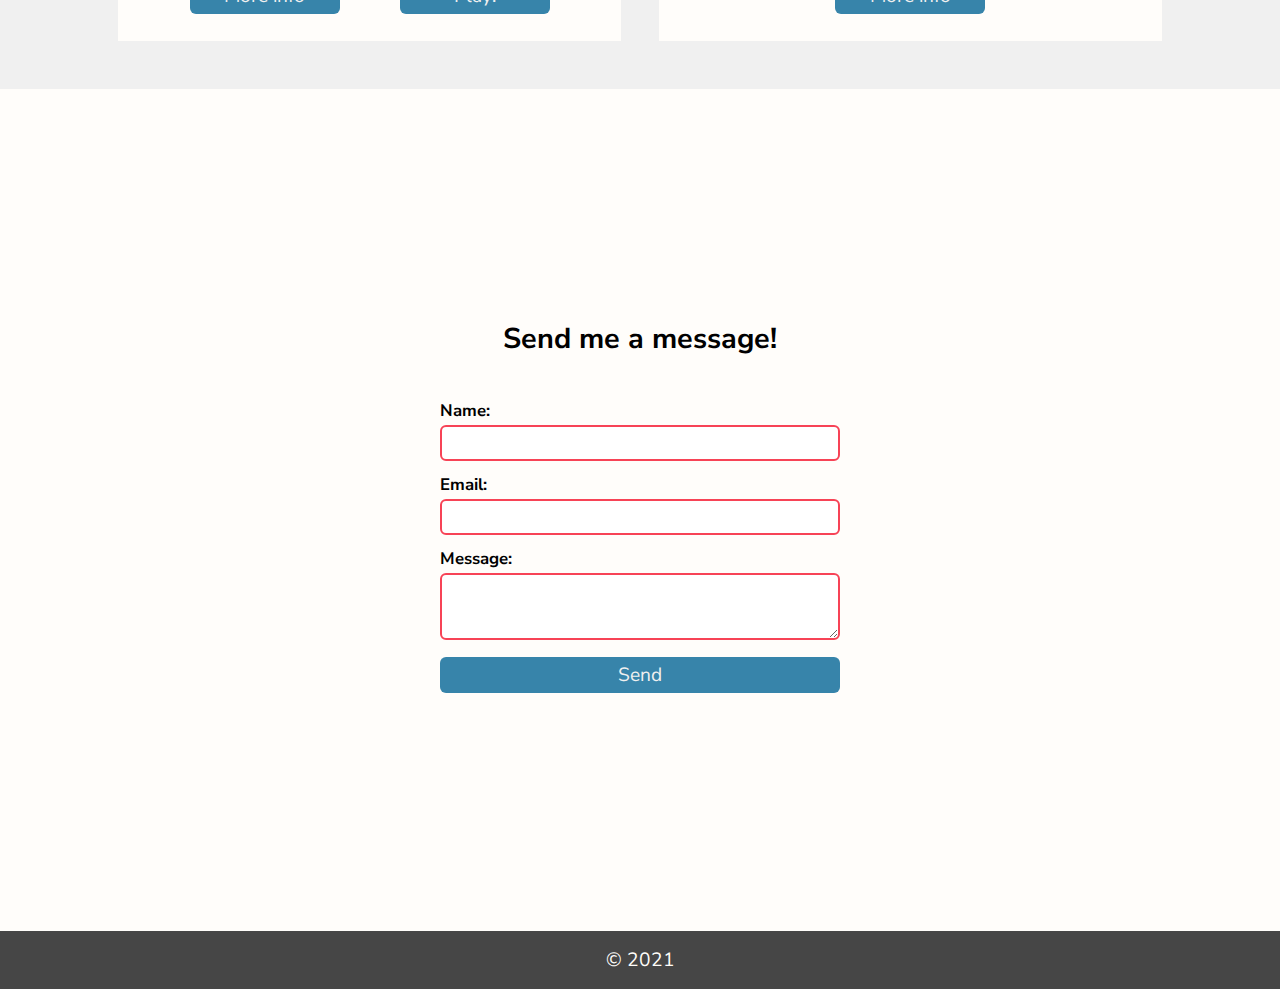
==== commit d23a17d0: "MySQL" ====
--- a/index.html
+++ b/index.html
@@ -161,7 +161,7 @@
                 </div>
                 <div class="technologies">
                     <p>
-                        Technologies used: HTML5, CSS3, JavaScript, jQuery, PHP, MySql, CodeIgniter, Bootstrap, TinyMCE
+                        Technologies used: HTML5, CSS3, JavaScript, jQuery, PHP, MySQL, CodeIgniter, Bootstrap, TinyMCE
                     </p>
                 </div>
                 <div>
@@ -187,7 +187,7 @@
                 </div>
                 <div class="technologies">
                     <p>
-                        Technologies used: HTML5, CSS3, JavaScript, jQuery, PHP, MySql, CodeIgniter, Bootstrap
+                        Technologies used: HTML5, CSS3, JavaScript, jQuery, PHP, MySQL, CodeIgniter, Bootstrap
                     </p>
                 </div>
                 <div>
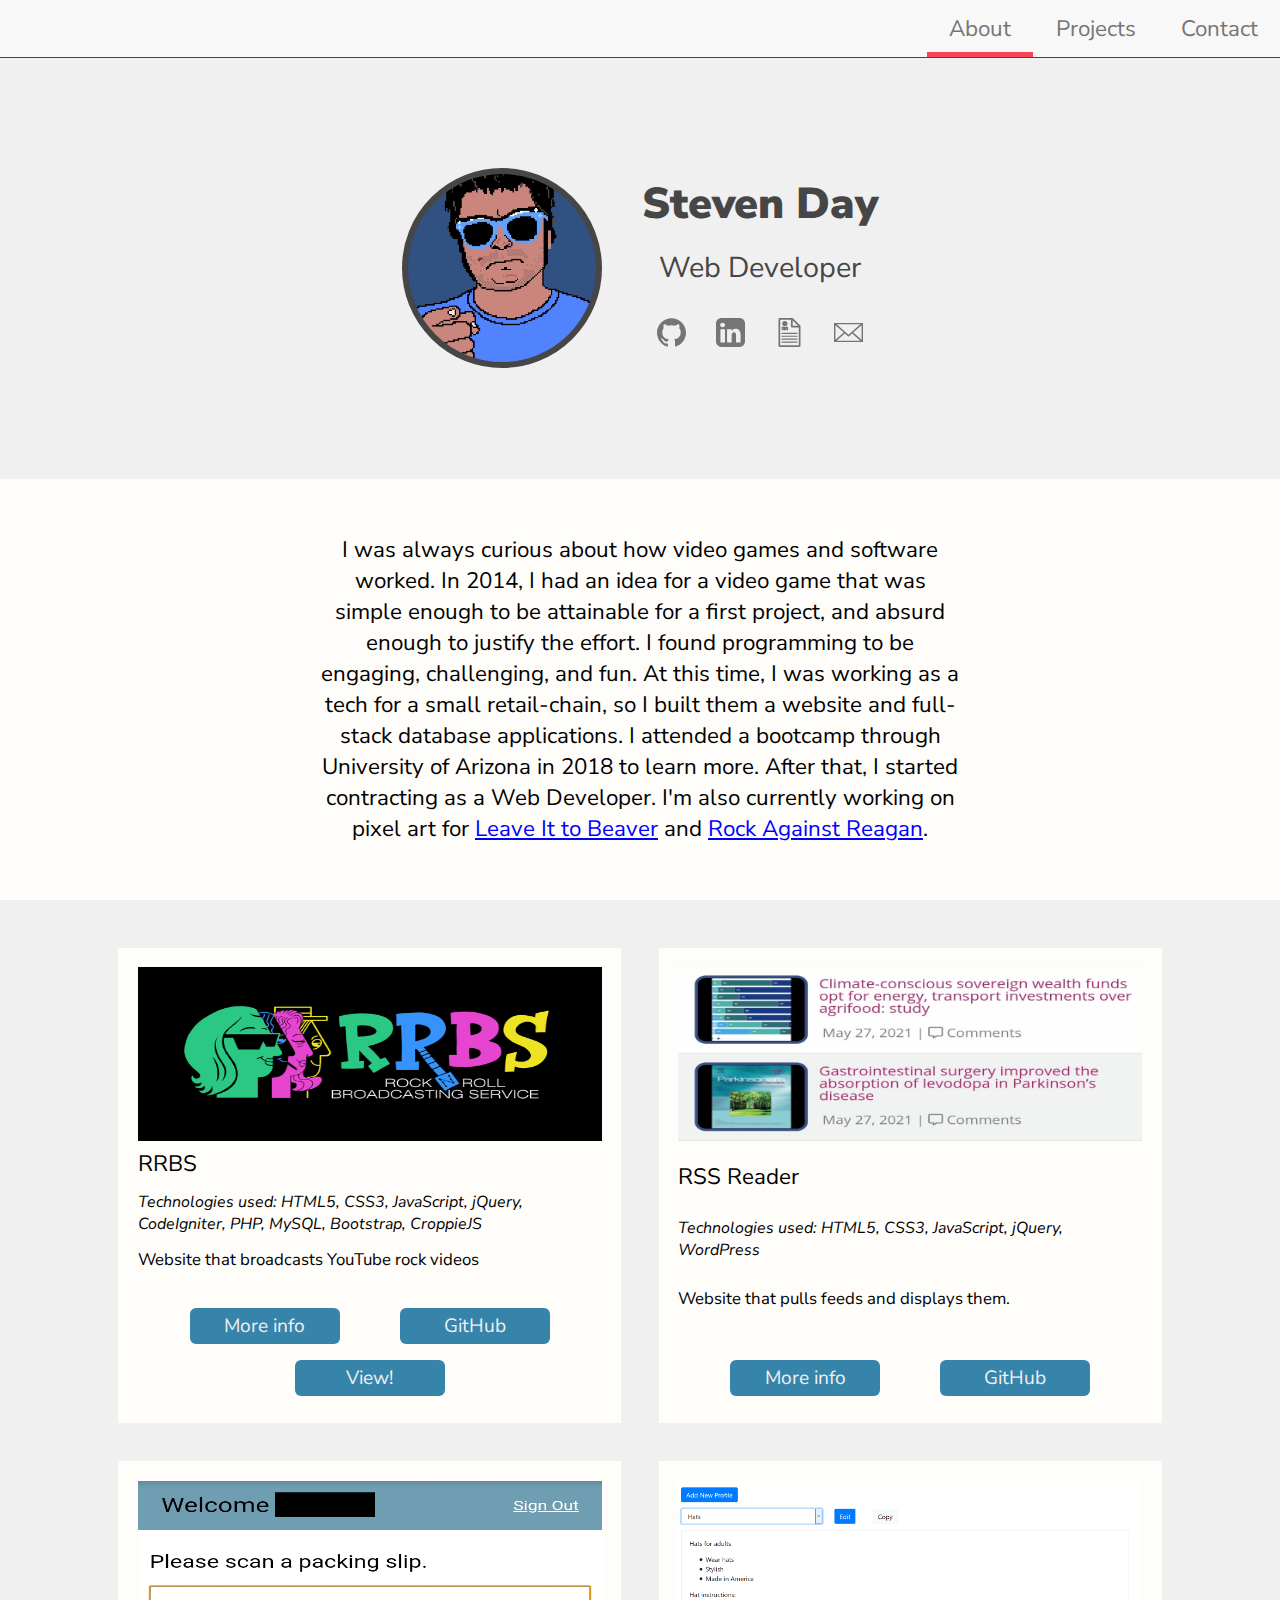
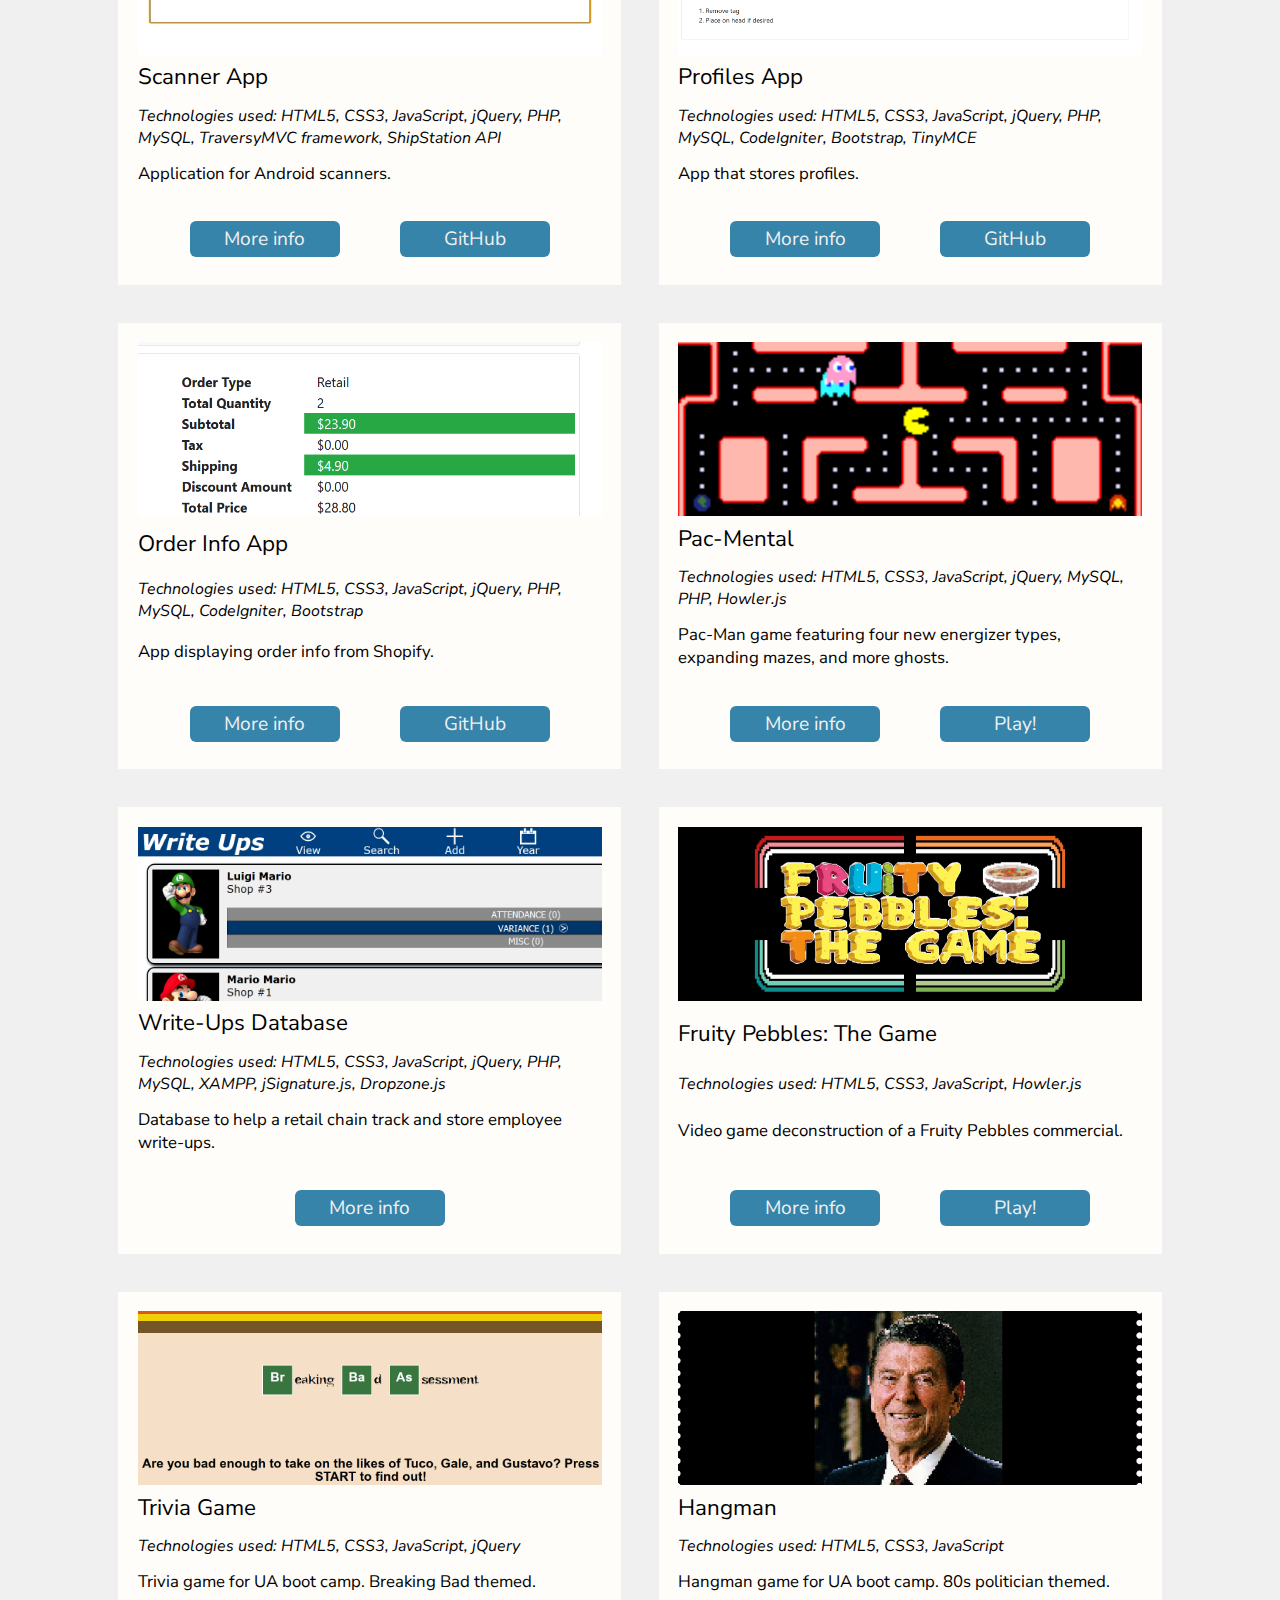
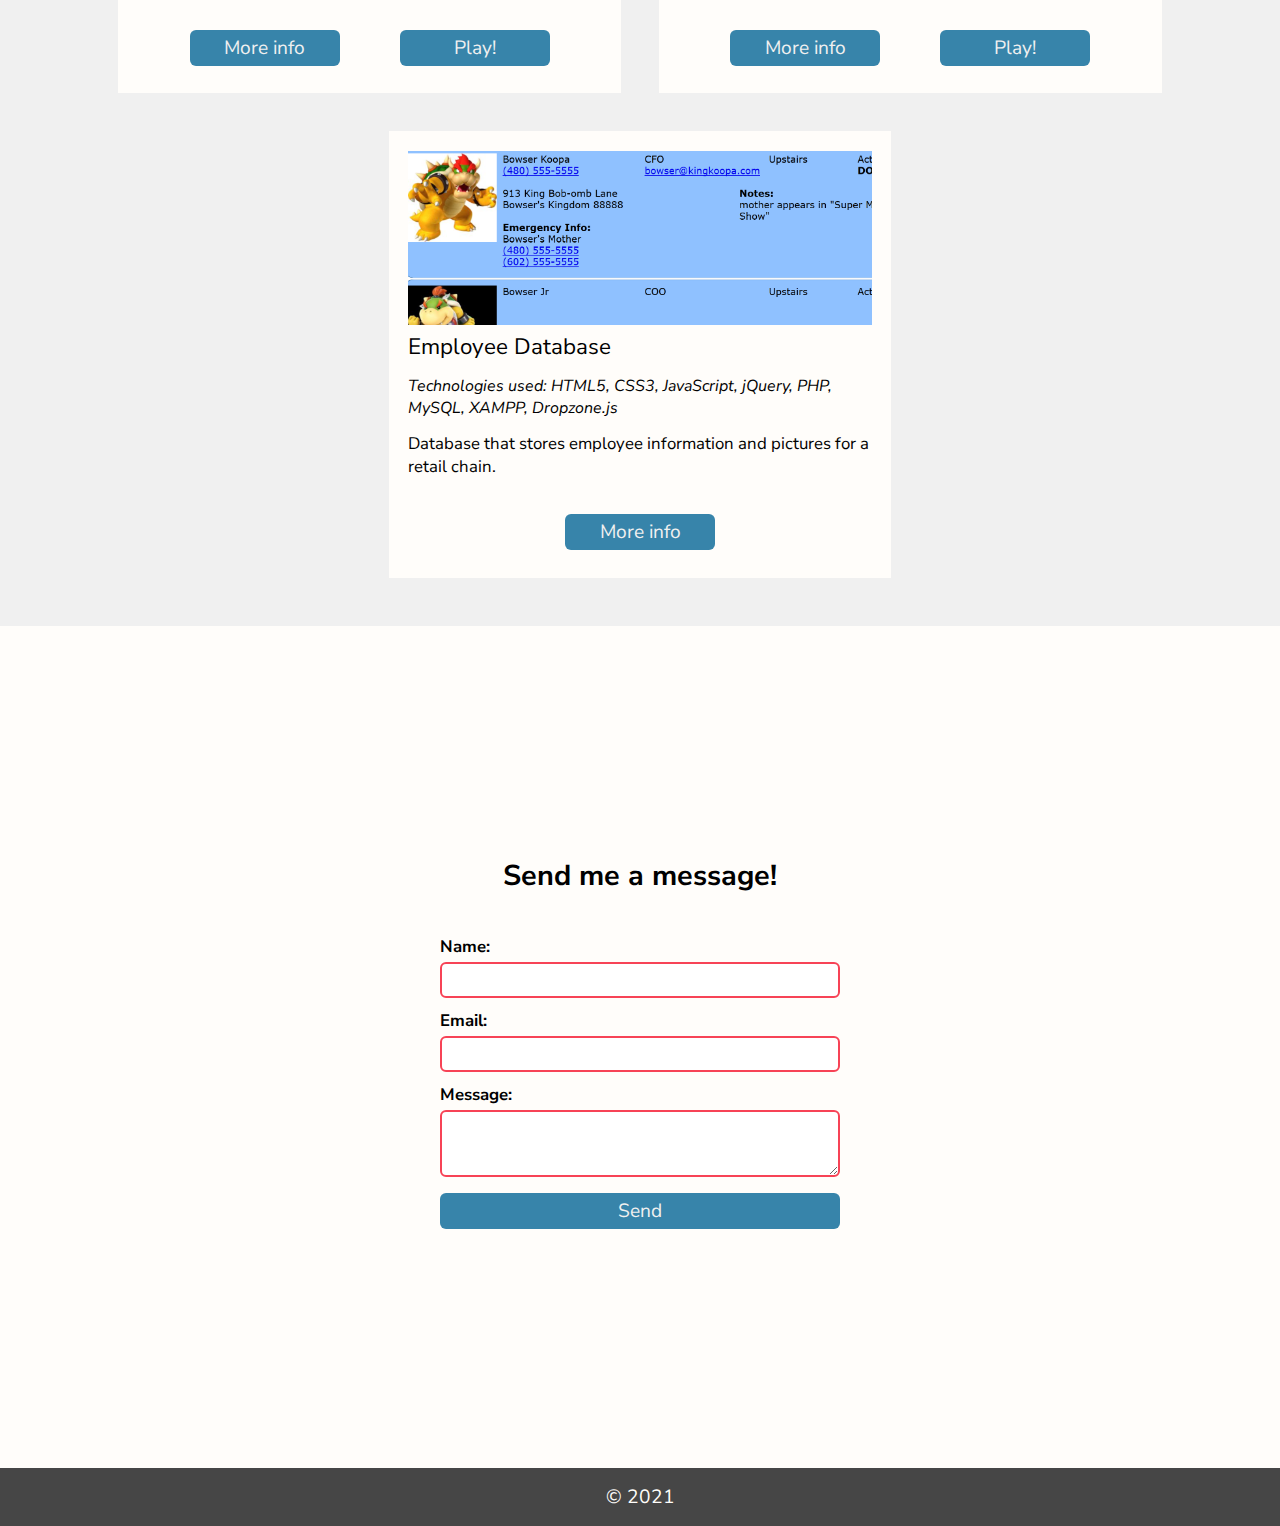
==== commit fb916a1c: "added rrbs section" ====
--- a/index.html
+++ b/index.html
@@ -1,1012 +1,1206 @@
 <!DOCTYPE html>
 <html lang="en">
-
-<head>
-    <meta charset="UTF-8">
-    <meta name="viewport" content="width=device-width, initial-scale=1.0">
+  <head>
+    <meta charset="UTF-8" />
+    <meta name="viewport" content="width=device-width, initial-scale=1.0" />
     <title>Steven Day</title>
-    <link href="https://fonts.googleapis.com/css?family=Nunito+Sans" rel="stylesheet">
-    <link href="https://fonts.googleapis.com/css?family=Nunito+Sans:900" rel="stylesheet">
-    <link href="assets/css/style.css" rel="stylesheet">
+    <link
+      href="https://fonts.googleapis.com/css?family=Nunito+Sans"
+      rel="stylesheet"
+    />
+    <link
+      href="https://fonts.googleapis.com/css?family=Nunito+Sans:900"
+      rel="stylesheet"
+    />
+    <link href="assets/css/style.css" rel="stylesheet" />
     <script src="https://code.jquery.com/jquery-3.3.1.min.js"></script>
     <script src="assets/js/navbar.js"></script>
     <script src="assets/js/modal.js"></script>
     <script src="assets/js/email.js"></script>
-</head>
+  </head>
 
-<body>
-<header>
-    <!-- NAVBAR -->
-    <nav>
+  <body>
+    <header>
+      <!-- NAVBAR -->
+      <nav>
         <ul id="pages">
+          <li>
+            <a id="navAbout" data-id="#steveDay">
+              <span>About</span>
+            </a>
+          </li>
+          <li>
+            <a id="navProjects" data-id="#projects">
+              <span>Projects</span>
+            </a>
+          </li>
+          <li>
+            <a id="navContact" data-id="#contact">
+              <span>Contact</span>
+            </a>
+          </li>
+        </ul>
+      </nav>
+    </header>
+    <main>
+      <!-- ABOUT -->
+      <!-- top section -->
+      <section id="steveDay">
+        <div id="photoContainer"></div>
+        <div id="info">
+          <div>
+            <p>Steven Day</p>
+          </div>
+          <div>
+            <p>Web Developer</p>
+          </div>
+          <ul id="icons">
             <li>
-                <a id="navAbout" data-id="#steveDay">
-                    <span>About</span>
-                </a>
+              <a href="https://github.com/stevenrobday/">
+                <div id="github"></div>
+              </a>
             </li>
             <li>
-                <a id="navProjects" data-id="#projects">
-                    <span>Projects</span>
-                </a>
+              <a href="https://www.linkedin.com/in/stevenrobday/">
+                <div id="linkedIn"></div>
+              </a>
             </li>
             <li>
-                <a id="navContact" data-id="#contact">
-                    <span>Contact</span>
+              <a href="assets/pdf/stevendayresume.pdf">
+                <div id="resume"></div>
+              </a>
+            </li>
+            <li>
+              <address>
+                <a href="mailto: stevenrobday@gmail.com">
+                  <div id="email"></div>
                 </a>
+              </address>
             </li>
-        </ul>
-    </nav>
-</header>
-<main>
-    <!-- ABOUT -->
-    <!-- top section -->
-    <section id="steveDay">
-        <div id="photoContainer"></div>
-        <div id="info">
+          </ul>
+        </div>
+      </section>
+      <!-- bottom section -->
+      <section id="story">
+        <p>
+          I was always curious about how video games and software worked. In
+          2014, I had an idea for a video game that was simple enough to be
+          attainable for a first project, and absurd enough to justify the
+          effort. I found programming to be engaging, challenging, and fun. At
+          this time, I was working as a tech for a small retail-chain, so I
+          built them a website and full-stack database applications. I attended
+          a bootcamp through University of Arizona in 2018 to learn more. After
+          that, I started contracting as a Web Developer. I'm also currently
+          working on pixel art for
+          <a class="newGames" id="beaver">Leave It to Beaver</a> and
+          <a class="newGames" id="rar">Rock Against Reagan</a>.
+        </p>
+        <span id="newGames"
+          ><img id="beaverGif" src="assets/gif/beaver/beaver.gif" /><img
+            id="puddingGif"
+            src="assets/gif/reagan/pudding.gif"
+        /></span>
+      </section>
+      <!-- PROJECTS -->
+      <section id="projects">
+        <!-- container for all project containers -->
+        <div class="examples">
+          <!-- rrbs.org container -->
+          <div class="exampleThumb">
+            <div class="thumbFilter"></div>
+            <img src="assets/jpg/rrbs/rrbs.jpg" />
+            <div class="title">
+              <p>RRBS</p>
+            </div>
+            <div class="technologies">
+              <p>
+                Technologies used: HTML5, CSS3, JavaScript, jQuery, CodeIgniter,
+                PHP, MySQL, Bootstrap, CroppieJS
+              </p>
+            </div>
             <div>
+              <p>Website that broadcasts YouTube rock videos</p>
+            </div>
+            <div class="projectLinks">
+              <div class="button moreInfo" data-id="#rrbsModal">More info</div>
+              <a class="button" href="https://github.com/stevenrobday/rrbs">
+                GitHub
+              </a>
+              <a class="button" href="https://rrbs.org"> View! </a>
+            </div>
+          </div>
+          <!-- feed reader container -->
+          <div class="exampleThumb">
+            <div class="thumbFilter"></div>
+            <img src="assets/jpg/feedReader/feedThumb.jpg" />
+            <div class="title">
+              <p>RSS Reader</p>
+            </div>
+            <div class="technologies">
+              <p>
+                Technologies used: HTML5, CSS3, JavaScript, jQuery, WordPress
+              </p>
+            </div>
+            <div>
+              <p>Website that pulls feeds and displays them.</p>
+            </div>
+            <div class="projectLinks">
+              <div class="button moreInfo" data-id="#rssReaderModal">
+                More info
+              </div>
+              <a
+                class="button"
+                href="https://github.com/stevenrobday/rssreader"
+              >
+                GitHub
+              </a>
+            </div>
+          </div>
+          <!-- scanner container -->
+          <div class="exampleThumb">
+            <div class="thumbFilter"></div>
+            <img src="assets/jpg/scanner/packingSlip.jpg" />
+            <div class="title">
+              <p>Scanner App</p>
+            </div>
+            <div class="technologies">
+              <p>
+                Technologies used: HTML5, CSS3, JavaScript, jQuery, PHP, MySQL,
+                TraversyMVC framework, ShipStation API
+              </p>
+            </div>
+            <div>
+              <p>Application for Android scanners.</p>
+            </div>
+            <div class="projectLinks">
+              <div class="button moreInfo" data-id="#scannerModal">
+                More info
+              </div>
+              <a class="button" href="https://github.com/stevenrobday/scanner">
+                GitHub
+              </a>
+            </div>
+          </div>
+          <!-- profiles container -->
+          <div class="exampleThumb">
+            <div class="thumbFilter"></div>
+            <img src="assets/png/profiles/profile.png" />
+            <div class="title">
+              <p>Profiles App</p>
+            </div>
+            <div class="technologies">
+              <p>
+                Technologies used: HTML5, CSS3, JavaScript, jQuery, PHP, MySQL,
+                CodeIgniter, Bootstrap, TinyMCE
+              </p>
+            </div>
+            <div>
+              <p>App that stores profiles.</p>
+            </div>
+            <div class="projectLinks">
+              <div class="button moreInfo" data-id="#profilesModal">
+                More info
+              </div>
+              <a class="button" href="https://github.com/stevenrobday/profiles">
+                GitHub
+              </a>
+            </div>
+          </div>
+          <!-- reports container -->
+          <div class="exampleThumb">
+            <div class="thumbFilter"></div>
+            <img src="assets/png/reports/reportsThumb.png" />
+            <div class="title">
+              <p>Order Info App</p>
+            </div>
+            <div class="technologies">
+              <p>
+                Technologies used: HTML5, CSS3, JavaScript, jQuery, PHP, MySQL,
+                CodeIgniter, Bootstrap
+              </p>
+            </div>
+            <div>
+              <p>App displaying order info from Shopify.</p>
+            </div>
+            <div class="projectLinks">
+              <div class="button moreInfo" data-id="#reportsModal">
+                More info
+              </div>
+              <a class="button" href="https://github.com/stevenrobday/orders">
+                GitHub
+              </a>
+            </div>
+          </div>
+          <!-- pacmental container -->
+          <div class="exampleThumb">
+            <div class="thumbFilter"></div>
+            <img src="assets/png/pacmental/pacmental.png" />
+            <div class="title">
+              <p>Pac-Mental</p>
+            </div>
+            <div class="technologies">
+              <p>
+                Technologies used: HTML5, CSS3, JavaScript, jQuery, MySQL, PHP,
+                Howler.js
+              </p>
+            </div>
+            <div>
+              <p>
+                Pac-Man game featuring four new energizer types, expanding
+                mazes, and more ghosts.
+              </p>
+            </div>
+            <div class="projectLinks">
+              <div class="button moreInfo" data-id="#pacmentalModal">
+                More info
+              </div>
+              <a
+                class="button"
+                href="http://thestevester.com/pacmental/index.html"
+              >
+                Play!
+              </a>
+            </div>
+          </div>
+          <!-- write-ups container -->
+          <div class="exampleThumb">
+            <div class="thumbFilter"></div>
+            <img src="assets/png/writeUps/writeUps.png" />
+            <div class="title">
+              <p>Write-Ups Database</p>
+            </div>
+            <div class="technologies">
+              <p>
+                Technologies used: HTML5, CSS3, JavaScript, jQuery, PHP, MySQL,
+                XAMPP, jSignature.js, Dropzone.js
+              </p>
+            </div>
+            <div>
+              <p>
+                Database to help a retail chain track and store employee
+                write-ups.
+              </p>
+            </div>
+            <div class="projectLinks">
+              <div class="button moreInfo" data-id="#writeUpsModal">
+                More info
+              </div>
+            </div>
+          </div>
+          <!-- fruity pebbles container -->
+          <div class="exampleThumb">
+            <div class="thumbFilter"></div>
+            <img src="assets/png/pebbles/pebbles.png" />
+            <div class="title">
+              <p>Fruity Pebbles: The Game</p>
+            </div>
+            <div class="technologies">
+              <p>Technologies used: HTML5, CSS3, JavaScript, Howler.js</p>
+            </div>
+            <div>
+              <p>Video game deconstruction of a Fruity Pebbles commercial.</p>
+            </div>
+            <div class="projectLinks">
+              <div class="button moreInfo" data-id="#pebblesModal">
+                More info
+              </div>
+              <a
+                class="button"
+                href="http://thestevester.com/FruityPebblesTheGame/index.html"
+              >
+                Play!
+              </a>
+            </div>
+          </div>
+          <!-- trivia game container -->
+          <div class="exampleThumb">
+            <div class="thumbFilter"></div>
+            <img src="assets/png/triviaGame/startPage.png" />
+            <div class="title">
+              <p>Trivia Game</p>
+            </div>
+            <div class="technologies">
+              <p>Technologies used: HTML5, CSS3, JavaScript, jQuery</p>
+            </div>
+            <div>
+              <p>Trivia game for UA boot camp. Breaking Bad themed.</p>
+            </div>
+            <div class="projectLinks">
+              <div class="button moreInfo" data-id="#triviaGameModal">
+                More info
+              </div>
+              <a
+                class="button"
+                href="https://stevenrobday.github.io/TriviaGame/"
+              >
+                Play!
+              </a>
+            </div>
+          </div>
+          <!-- hangman container -->
+          <div class="exampleThumb">
+            <div class="thumbFilter"></div>
+            <img src="assets/png/hangman/reagan.png" />
+            <div class="title">
+              <p>Hangman</p>
+            </div>
+            <div class="technologies">
+              <p>Technologies used: HTML5, CSS3, JavaScript</p>
+            </div>
+            <div>
+              <p>Hangman game for UA boot camp. 80s politician themed.</p>
+            </div>
+            <div class="projectLinks">
+              <div class="button moreInfo" data-id="#hangmanModal">
+                More info
+              </div>
+              <a
+                class="button"
+                href="https://stevenrobday.github.io/Word-Guess-Game/"
+              >
+                Play!
+              </a>
+            </div>
+          </div>
+          <!-- employee db container -->
+          <div class="exampleThumb">
+            <div class="thumbFilter"></div>
+            <img src="assets/png/employee/employee.png" />
+            <div class="title">
+              <p>Employee Database</p>
+            </div>
+            <div class="technologies">
+              <p>
+                Technologies used: HTML5, CSS3, JavaScript, jQuery, PHP, MySQL,
+                XAMPP, Dropzone.js
+              </p>
+            </div>
+            <div>
+              <p>
+                Database that stores employee information and pictures for a
+                retail chain.
+              </p>
+            </div>
+            <div class="projectLinks">
+              <div class="button moreInfo" data-id="#employeeModal">
+                More info
+              </div>
+            </div>
+          </div>
+        </div>
+      </section>
+      <!-- PROJECT MODALS -->
+      <div id="modalShade"></div>
+      <!-- rrbs modal -->
+      <div class="modal" id="rrbsModal">
+        <div class="modalWrapper">
+          <div class="modalHeader">
+            <div></div>
+            <div class="modalTitle">RRBS</div>
+            <div class="close"></div>
+          </div>
+          <div class="modalBody">
+            <div class="summary">
+              <p>Website that broadcasts YouTube rock videos.</p>
+            </div>
+            <div class="exampleWrap accent2">
+              <div class="exampleText">
+                Sign Up page. Requires email verification.
+              </div>
+              <div class="exampleImg">
+                <img class="thumbnail" src="assets/png/rrbs/signUp.png" />
+              </div>
+            </div>
+            <div class="exampleWrap">
+              <div class="exampleText">
+                Sign In page. User can choose to stay logged in via a cookie.
+              </div>
+              <div class="exampleImg">
+                <img class="thumbnail" src="assets/png/rrbs/signIn.png" />
+              </div>
+            </div>
+            <div class="exampleWrap accent2">
+              <div class="exampleText">
+                Home page that broadcasts YouTube rock videos.
+              </div>
+              <div class="exampleImg">
+                <img class="thumbnail" src="assets/png/rrbs/home.png" />
+              </div>
+            </div>
+            <div class="exampleWrap">
+              <div class="exampleText">
+                Users can change their profile pictures.
+              </div>
+              <div class="exampleImg">
+                <img
+                  class="thumbnail"
+                  src="assets/png/rrbs/profilePicture.png"
+                />
+              </div>
+            </div>
+            <div class="exampleWrap accent2">
+              <div class="exampleText">
+                Hamburger menu for the different sections of the site (admin
+                version shown).
+              </div>
+              <div class="exampleImg">
+                <img class="thumbnail" src="assets/png/rrbs/hamburger.png" />
+              </div>
+            </div>
+            <div class="exampleWrap">
+              <div class="exampleText">Invited users can suggest videos.</div>
+              <div class="exampleImg">
+                <img
+                  class="thumbnail"
+                  src="assets/png/rrbs/suggestVideos.png"
+                />
+              </div>
+            </div>
+            <div class="exampleWrap accent2">
+              <div class="exampleText">
+                Approved videos and the corresponding level can be seen on the
+                Hi Scores page.
+              </div>
+              <div class="exampleImg">
+                <img class="thumbnail" src="assets/png/rrbs/hiScores.png" />
+              </div>
+            </div>
+            <div class="exampleWrap">
+              <div class="exampleText">
+                Admins can invite (and uninvite) users to suggest videos.
+              </div>
+              <div class="exampleImg">
+                <img class="thumbnail" src="assets/png/rrbs/invite.png" />
+              </div>
+            </div>
+            <div class="exampleWrap accent2">
+              <div class="exampleText">
+                Admins can approve or deny suggested videos. Comments for
+                approved videos will be emailed to the user.
+              </div>
+              <div class="exampleImg">
+                <img
+                  class="thumbnail"
+                  src="assets/png/rrbs/suggestedVideos.png"
+                />
+              </div>
+            </div>
+            <div class="exampleWrap">
+              <div class="exampleText">
+                Admins can add, search, delete, and schedule videos. Videos can
+                be set to start and end at specific times.
+              </div>
+              <div class="exampleImg">
+                <img class="thumbnail" src="assets/png/rrbs/videos.png" />
+              </div>
+            </div>
+            <div class="exampleWrap accent2">
+              <div class="exampleText">
+                The schedule page allows admins to create categories for videos
+                to be played at specific times of the day. If "regular rotation"
+                is off, videos under that category will not be played at times
+                where no schedule is set.
+              </div>
+              <div class="exampleImg">
+                <img class="thumbnail" src="assets/png/rrbs/schedule.png" />
+              </div>
+            </div>
+            <div class="exampleWrap">
+              <div class="exampleText">
+                Admins can browse videos based on category.
+              </div>
+              <div class="exampleImg">
+                <img class="thumbnail" src="assets/png/rrbs/categories.png" />
+              </div>
+            </div>
+            <div class="exampleWrap accent2">
+              <div class="exampleText">
+                The video log page is adjusted to the end user's timezone.
+              </div>
+              <div class="exampleImg">
+                <img class="thumbnail" src="assets/png/rrbs/videoLog.png" />
+              </div>
+            </div>
+            <div class="exampleWrap">
+              <div class="exampleText">Users can reset their password.</div>
+              <div class="exampleImg">
+                <img
+                  class="thumbnail"
+                  src="assets/png/rrbs/passwordReset.png"
+                />
+              </div>
+            </div>
+          </div>
+        </div>
+      </div>
+      <!-- rss reader modal -->
+      <div class="modal" id="rssReaderModal">
+        <div class="modalWrapper">
+          <div class="modalHeader">
+            <div></div>
+            <div class="modalTitle">RSS Reader</div>
+            <div class="close"></div>
+          </div>
+          <div class="modalBody">
+            <div class="summary">
+              <p>Website for client that displays various feeds.</p>
+            </div>
+            <div class="exampleWrap accent2">
+              <div class="exampleText">Articles from feeds.</div>
+              <div class="exampleImg">
+                <img class="thumbnail" src="assets/jpg/feedReader/feed.jpg" />
+              </div>
+            </div>
+            <div class="exampleWrap">
+              <div class="exampleText">Individual article page.</div>
+              <div class="exampleImg">
+                <img
+                  class="thumbnail"
+                  src="assets/jpg/feedReader/article.jpg"
+                />
+              </div>
+            </div>
+            <div class="exampleWrap accent2">
+              <div class="exampleText">Individual video page.</div>
+              <div class="exampleImg">
+                <img
+                  class="thumbnail"
+                  src="assets/jpg/feedReader/youTube.jpg"
+                />
+              </div>
+            </div>
+          </div>
+        </div>
+      </div>
+      <!-- scanner modal -->
+      <div class="modal" id="scannerModal">
+        <div class="modalWrapper">
+          <div class="modalHeader">
+            <div></div>
+            <div class="modalTitle">Scanner App</div>
+            <div class="close"></div>
+          </div>
+          <div class="modalBody">
+            <div class="summary">
+              <p>
+                App for a client with Android barcode scanners that verifies and
+                reports scans.
+              </p>
+            </div>
+            <div class="exampleWrap accent2">
+              <div class="exampleText">Login page.</div>
+              <div class="exampleImg">
+                <img class="thumbnail" src="assets/jpg/scanner/login.jpg" />
+              </div>
+            </div>
+            <div class="exampleWrap">
+              <div class="exampleText">
+                Scan barcode on packing slip to pull up order. Cron job runs to
+                locally store orders awaiting shipment using ShipStation API.
+              </div>
+              <div class="exampleImg">
+                <img
+                  class="thumbnail"
+                  src="assets/jpg/scanner/packingSlip.jpg"
+                />
+              </div>
+            </div>
+            <div class="exampleWrap accent2">
+              <div class="exampleText">
+                Verify item by scanning or pressing Verify button. Quantity
+                background of verified orders is green. Orders can be saved with
+                Save button located underneath items, and returned to later.
+              </div>
+              <div class="exampleImg">
+                <img class="thumbnail" src="assets/jpg/scanner/items.jpg" />
+              </div>
+            </div>
+            <div class="exampleWrap">
+              <div class="exampleText">
+                Once the last item is scanned, a label is downloaded using
+                ShipStation API.
+              </div>
+              <div class="exampleImg">
+                <img class="thumbnail" src="assets/jpg/scanner/label.jpg" />
+              </div>
+            </div>
+            <div class="exampleWrap accent2">
+              <div class="exampleText">
+                Completed orders can be viewed by manager on desktop.
+              </div>
+              <div class="exampleImg">
+                <img class="thumbnail" src="assets/png/scanner/completed.png" />
+              </div>
+            </div>
+            <div class="exampleWrap">
+              <div class="exampleText">
+                Clicking on an order pops up more detail.
+              </div>
+              <div class="exampleImg">
+                <img class="thumbnail" src="assets/png/scanner/modal.png" />
+              </div>
+            </div>
+          </div>
+        </div>
+      </div>
+      <!-- profiles modal -->
+      <div class="modal" id="profilesModal">
+        <div class="modalWrapper">
+          <div class="modalHeader">
+            <div></div>
+            <div class="modalTitle">Profiles App</div>
+            <div class="close"></div>
+          </div>
+          <div class="modalBody">
+            <div class="summary">
+              <p>
+                App for client that stores text that can be pasted into EcomDash
+                (used for formatting consistency).
+              </p>
+            </div>
+            <div class="exampleWrap accent2">
+              <div class="exampleText">
+                Profiles can be selected and copied.
+              </div>
+              <div class="exampleImg">
+                <img class="thumbnail" src="assets/png/profiles/profile.png" />
+              </div>
+            </div>
+            <div class="exampleWrap">
+              <div class="exampleText">
+                Profiles are added or edited using TinyMCE
+              </div>
+              <div class="exampleImg">
+                <img class="thumbnail" src="assets/png/profiles/edit.png" />
+              </div>
+            </div>
+          </div>
+        </div>
+      </div>
+      <!-- reports modal -->
+      <div class="modal" id="reportsModal">
+        <div class="modalWrapper">
+          <div class="modalHeader">
+            <div></div>
+            <div class="modalTitle">Reports App</div>
+            <div class="close"></div>
+          </div>
+          <div class="modalBody">
+            <div class="summary">
+              <p>
+                App for client that displays order information from Shopify, and
+                highlight any discrepancies between Shopify and QuickBooks.
+              </p>
+            </div>
+            <div class="exampleWrap accent2">
+              <div class="exampleText">
+                Orders can be moved from New to Pending to Completed when
+                checked and submitted. Orders can also be displayed between
+                certain dates, or searched for.
+              </div>
+              <div class="exampleImg">
+                <img class="thumbnail" src="assets/png/reports/reports.png" />
+              </div>
+            </div>
+          </div>
+        </div>
+      </div>
+      <!-- pac-mental modal -->
+      <div class="modal" id="pacmentalModal">
+        <div class="modalWrapper">
+          <div class="modalHeader">
+            <div></div>
+            <div class="modalTitle">Pac-Mental</div>
+            <div class="close"></div>
+          </div>
+          <div class="modalBody">
+            <div class="summary">
+              <p>
+                <i>Pac-Mental</i> modifies the original <i>Pac-Man</i> and
+                <i>Ms. Pac-Man</i> arcade games. I made it in 2016 with the help
+                of
+                <a
+                  href="http://www.gamasutra.com/view/feature/3938/the_pacman_dossier.php?print=1"
+                  >The Pac-Man Dossier</a
+                >
+                by Jamey Pittman, and Shaun Williams's
+                <a href="https://bitbucket.org/shaunew/pac-man"
+                  >JavaScript rewrite</a
+                >
+                of the originals, both invaluable resources.
+              </p>
+            </div>
+            <div id="energizersWrap" class="accent2">
+              <div id="energizersText">
                 <p>
-                    Steven Day
+                  The energizers in <i>Pac-Mental</i> are elemental-powered.
                 </p>
-            </div>
-            <div>
-                <p>
-                    Web Developer
-                </p>
-            </div>
-            <ul id="icons">
-                <li>
-                    <a href="https://github.com/stevenrobday/">
-                        <div id="github"></div>
-                    </a>
-                </li>
-                <li>
-                    <a href="https://www.linkedin.com/in/stevenrobday/">
-                        <div id="linkedIn"></div>
-                    </a>
-                </li>
-                <li>
-                    <a href="assets/pdf/stevendayresume.pdf">
-                        <div id="resume"></div>
-                    </a>
-                </li>
-                <li>
-                    <address>
-                        <a href="mailto: stevenrobday@gmail.com">
-                            <div id="email"></div>
-                        </a>
-                    </address>
-                </li>
-            </ul>
-        </div>
-    </section>
-    <!-- bottom section -->
-    <section id="story">
-        <p>
-            I was always curious about how video games and software worked. In 2014, I had an idea for a video game that
-            was simple enough to be attainable for a first project,
-            and absurd enough to justify the effort. I found programming to be engaging, challenging, and fun. At this
-            time, I was working as a tech for a small retail-chain,
-            so I built them a website and full-stack database applications. I attended a bootcamp through University of
-            Arizona in 2018 to learn more. After that, I
-            started contracting as a Web Developer. I'm also currently working on pixel art for <a class="newGames"
-                                                                                                   id="beaver">Leave It
-            to Beaver</a> and <a class="newGames" id="rar">Rock Against Reagan</a>.
-        </p>
-        <span id="newGames"><img id="beaverGif" src="assets/gif/beaver/beaver.gif"><img id="puddingGif"
-                                                                                        src="assets/gif/reagan/pudding.gif"></span>
-    </section>
-    <!-- PROJECTS -->
-    <section id="projects">
-        <!-- container for all project containers -->
-        <!-- feed reader container -->
-        <div class="examples">
-            <div class="exampleThumb">
-                <div class="thumbFilter"></div>
-                <img src="assets/jpg/feedReader/feedThumb.jpg">
-                <div class="title">
-                    <p>RSS Reader</p>
-                </div>
-                <div class="technologies">
-                    <p>
-                        Technologies used: HTML5, CSS3, JavaScript, jQuery, WordPress
-                    </p>
+              </div>
+              <div id="energizers">
+                <div>
+                  <div>
+                    <img
+                      class="thumbnail"
+                      src="assets/gif/pacmental/earth.gif"
+                    />
+                    <div>
+                      <p>Earth</p>
+                    </div>
+                  </div>
+                  <div>
+                    <img
+                      class="thumbnail"
+                      src="assets/gif/pacmental/fire.gif"
+                    />
+                    <div>
+                      <p>Fire</p>
+                    </div>
+                  </div>
                 </div>
                 <div>
-                    <p>
-                        Website that pulls feeds and displays them.
-                    </p>
+                  <div>
+                    <img class="thumbnail" src="assets/gif/pacmental/air.gif" />
+                    <div>
+                      <p>Air</p>
+                    </div>
+                  </div>
+                  <div>
+                    <img
+                      class="thumbnail"
+                      src="assets/gif/pacmental/water.gif"
+                    />
+                    <div>
+                      <p>Water</p>
+                    </div>
+                  </div>
                 </div>
-                <div class="projectLinks">
-                    <div class="button moreInfo" data-id="#rssReaderModal">
-                        More info
-                    </div>
-                    <a class="button" href="https://github.com/stevenrobday/rssreader">
-                        GitHub
-                    </a>
-                </div>
-            </div>
-            <!-- scanner container -->
-            <div class="exampleThumb">
-                <div class="thumbFilter"></div>
-                <img src="assets/jpg/scanner/packingSlip.jpg">
-                <div class="title">
-                    <p>Scanner App</p>
-                </div>
-                <div class="technologies">
-                    <p>
-                        Technologies used: HTML5, CSS3, JavaScript, jQuery, PHP, MySQL, TraversyMVC framework,
-                        ShipStation API
-                    </p>
-                </div>
-                <div>
-                    <p>
-                        Application for Android scanners.
-                    </p>
-                </div>
-                <div class="projectLinks">
-                    <div class="button moreInfo" data-id="#scannerModal">
-                        More info
-                    </div>
-                    <a class="button" href="https://github.com/stevenrobday/scanner">
-                        GitHub
-                    </a>
-                </div>
-            </div>
-            <!-- profiles container -->
-            <div class="exampleThumb">
-                <div class="thumbFilter"></div>
-                <img src="assets/png/profiles/profile.png">
-                <div class="title">
-                    <p>Profiles App</p>
-                </div>
-                <div class="technologies">
-                    <p>
-                        Technologies used: HTML5, CSS3, JavaScript, jQuery, PHP, MySQL, CodeIgniter, Bootstrap, TinyMCE
-                    </p>
-                </div>
-                <div>
-                    <p>
-                        App that stores profiles.
-                    </p>
-                </div>
-                <div class="projectLinks">
-                    <div class="button moreInfo" data-id="#profilesModal">
-                        More info
-                    </div>
-                    <a class="button" href="https://github.com/stevenrobday/profiles">
-                        GitHub
-                    </a>
-                </div>
-            </div>
-            <!-- reports container -->
-            <div class="exampleThumb">
-                <div class="thumbFilter"></div>
-                <img src="assets/png/reports/reportsThumb.png">
-                <div class="title">
-                    <p>Order Info App</p>
-                </div>
-                <div class="technologies">
-                    <p>
-                        Technologies used: HTML5, CSS3, JavaScript, jQuery, PHP, MySQL, CodeIgniter, Bootstrap
-                    </p>
-                </div>
-                <div>
-                    <p>
-                        App displaying order info from Shopify.
-                    </p>
-                </div>
-                <div class="projectLinks">
-                    <div class="button moreInfo" data-id="#reportsModal">
-                        More info
-                    </div>
-                    <a class="button" href="https://github.com/stevenrobday/orders">
-                        GitHub
-                    </a>
-                </div>
-            </div>
-            <!-- pacmental container -->
-            <div class="exampleThumb">
-                <div class="thumbFilter"></div>
-                <img src="assets/png/pacmental/pacmental.png">
-                <div class="title">
-                    <p>Pac-Mental</p>
-                </div>
-                <div class="technologies">
-                    <p>
-                        Technologies used: HTML5, CSS3, JavaScript, jQuery, MySQL, PHP, Howler.js
-                    </p>
-                </div>
-                <div>
-                    <p>
-                        Pac-Man game featuring four new energizer types, expanding mazes, and more ghosts.
-                    </p>
-                </div>
-                <div class="projectLinks">
-                    <div class="button moreInfo" data-id="#pacmentalModal">
-                        More info
-                    </div>
-                    <a class="button" href="http://thestevester.com/pacmental/index.html">
-                        Play!
-                    </a>
-                </div>
-            </div>
-            <!-- write-ups container -->
-            <div class="exampleThumb">
-                <div class="thumbFilter"></div>
-                <img src="assets/png/writeUps/writeUps.png">
-                <div class="title">
-                    <p>Write-Ups Database</p>
-                </div>
-                <div class="technologies">
-                    <p>
-                        Technologies used: HTML5, CSS3, JavaScript, jQuery, PHP, MySQL, XAMPP, jSignature.js,
-                        Dropzone.js
-                    </p>
-                </div>
-                <div>
-                    <p>
-                        Database to help a retail chain track and store employee write-ups.
-                    </p>
-                </div>
-                <div class="projectLinks">
-                    <div class="button moreInfo" data-id="#writeUpsModal">
-                        More info
-                    </div>
-                </div>
-            </div>
-            <!-- fruity pebbles container -->
-            <div class="exampleThumb">
-                <div class="thumbFilter"></div>
-                <img src="assets/png/pebbles/pebbles.png">
-                <div class="title">
-                    <p>Fruity Pebbles: The Game</p>
-                </div>
-                <div class="technologies">
-                    <p>
-                        Technologies used: HTML5, CSS3, JavaScript, Howler.js
-                    </p>
-                </div>
-                <div>
-                    <p>
-                        Video game deconstruction of a Fruity Pebbles commercial.
-                    </p>
-                </div>
-                <div class="projectLinks">
-                    <div class="button moreInfo" data-id="#pebblesModal">
-                        More info
-                    </div>
-                    <a class="button" href="http://thestevester.com/FruityPebblesTheGame/index.html">
-                        Play!
-                    </a>
-                </div>
-            </div>
-            <!-- trivia game container -->
-            <div class="exampleThumb">
-                <div class="thumbFilter"></div>
-                <img src="assets/png/triviaGame/startPage.png">
-                <div class="title">
-                    <p>Trivia Game</p>
-                </div>
-                <div class="technologies">
-                    <p>
-                        Technologies used: HTML5, CSS3, JavaScript, jQuery
-                    </p>
-                </div>
-                <div>
-                    <p>
-                        Trivia game for UA boot camp. Breaking Bad themed.
-                    </p>
-                </div>
-                <div class="projectLinks">
-                    <div class="button moreInfo" data-id="#triviaGameModal">
-                        More info
-                    </div>
-                    <a class="button" href="https://stevenrobday.github.io/TriviaGame/">
-                        Play!
-                    </a>
-                </div>
-            </div>
-            <!-- hangman container -->
-            <div class="exampleThumb">
-                <div class="thumbFilter"></div>
-                <img src="assets/png/hangman/reagan.png">
-                <div class="title">
-                    <p>Hangman</p>
-                </div>
-                <div class="technologies">
-                    <p>
-                        Technologies used: HTML5, CSS3, JavaScript
-                    </p>
-                </div>
-                <div>
-                    <p>
-                        Hangman game for UA boot camp. 80s politician themed.
-                    </p>
-                </div>
-                <div class="projectLinks">
-                    <div class="button moreInfo" data-id="#hangmanModal">
-                        More info
-                    </div>
-                    <a class="button" href="https://stevenrobday.github.io/Word-Guess-Game/">
-                        Play!
-                    </a>
-                </div>
-            </div>
-            <!-- employee db container -->
-            <div class="exampleThumb">
-                <div class="thumbFilter"></div>
-                <img src="assets/png/employee/employee.png">
-                <div class="title">
-                    <p>Employee Database</p>
-                </div>
-                <div class="technologies">
-                    <p>
-                        Technologies used: HTML5, CSS3, JavaScript, jQuery, PHP, MySQL, XAMPP, Dropzone.js
-                    </p>
-                </div>
-                <div>
-                    <p>
-                        Database that stores employee information and pictures for a retail chain.
-                    </p>
-                </div>
-                <div class="projectLinks">
-                    <div class="button moreInfo" data-id="#employeeModal">
-                        More info
-                    </div>
-                </div>
-            </div>
-        </div>
-    </section>
-    <!-- PROJECT MODALS -->
-    <div id="modalShade"></div>
-    <!-- rss reader modal -->
-    <div class="modal" id="rssReaderModal">
+              </div>
+            </div>
+            <div class="exampleWrap">
+              <div class="exampleText">
+                The ghosts and maze double after the first intermission.
+              </div>
+              <div class="exampleImg">
+                <img class="thumbnail" src="assets/gif/pacmental/level3.gif" />
+              </div>
+            </div>
+            <div class="exampleWrap accent2">
+              <div class="exampleText">And triple after the second.</div>
+              <div class="exampleImg">
+                <img class="thumbnail" src="assets/gif/pacmental/level6.gif" />
+              </div>
+            </div>
+            <div class="exampleWrap">
+              <div class="exampleText">
+                The intermissions are parodies of the original's. Here's my
+                favorite (originally, Blinky rips his sheet on the nail).
+              </div>
+              <div class="exampleImg">
+                <img
+                  class="thumbnail"
+                  src="assets/gif/pacmental/intermission2.gif"
+                />
+              </div>
+            </div>
+            <div class="exampleWrap accent2">
+              <div class="exampleText">
+                The game has a leaderboard, as well.
+              </div>
+              <div class="exampleImg">
+                <img
+                  class="thumbnail"
+                  src="assets/png/pacmental/leaderboard.png"
+                />
+              </div>
+            </div>
+          </div>
+        </div>
+      </div>
+      <!-- write-ups modal -->
+      <div class="modal" id="writeUpsModal">
         <div class="modalWrapper">
-            <div class="modalHeader">
-                <div></div>
-                <div class="modalTitle">
-                    RSS Reader
-                </div>
-                <div class="close"></div>
-            </div>
-            <div class="modalBody">
-                <div class="summary">
-                    <p>
-                        Website for client that displays various feeds.
-                    </p>
-                </div>
-                <div class="exampleWrap accent2">
-                    <div class="exampleText">
-                        Articles from feeds.
-                    </div>
-                    <div class="exampleImg">
-                        <img class="thumbnail" src="assets/jpg/feedReader/feed.jpg"/>
-                    </div>
-                </div>
-                <div class="exampleWrap">
-                    <div class="exampleText">
-                        Individual article page.
-                    </div>
-                    <div class="exampleImg">
-                        <img class="thumbnail" src="assets/jpg/feedReader/article.jpg"/>
-                    </div>
-                </div>
-                <div class="exampleWrap accent2">
-                    <div class="exampleText">
-                        Individual video page.
-                    </div>
-                    <div class="exampleImg">
-                        <img class="thumbnail" src="assets/jpg/feedReader/youTube.jpg"/>
-                    </div>
-                </div>
-            </div>
-        </div>
-    </div>
-    <!-- scanner modal -->
-    <div class="modal" id="scannerModal">
+          <div class="modalHeader">
+            <div></div>
+            <div class="modalTitle">Write-Ups Database</div>
+            <div class="close"></div>
+          </div>
+          <div class="modalBody">
+            <div class="summary">
+              <p>
+                This application is a database for a retail chain that initially
+                stored all write-ups on paper inside filing cabinets. It allows
+                for easier tracking of who has been written up for that year,
+                and how many write-ups they have received. I wrote this in 2017.
+              </p>
+            </div>
+            <div class="exampleWrap accent2">
+              <div class="exampleText">
+                The main page is grouped by employee, then category of write-up.
+                The count for each type is displayed. Records are revealed after
+                clicking the category. Employees can be filtered by 'Active'
+                (still employed with the company), 'Inactive' (no longer
+                employed with the company), or 'All' (both). By default, records
+                are shown for the present year, but the user can switch to a
+                previous year.
+              </div>
+              <div class="exampleImg">
+                <img class="thumbnail" src="assets/gif/writeUps/view.gif" />
+              </div>
+            </div>
+            <div class="exampleWrap">
+              <div class="exampleText">
+                Upper management can see all employees, while middle can only
+                see the ones they manage (I'm using a key combo to log out).
+              </div>
+              <div class="exampleImg">
+                <img class="thumbnail" src="assets/gif/writeUps/login.gif" />
+              </div>
+            </div>
+            <div class="exampleWrap accent2">
+              <div class="exampleText">
+                The user is able to add new employees from the Write-Ups
+                Database into the Employee Database.
+              </div>
+              <div class="exampleImg">
+                <img class="thumbnail" src="assets/gif/writeUps/addEmp.gif" />
+              </div>
+            </div>
+            <div class="exampleWrap">
+              <div class="exampleText">
+                Employees can be edited from here as well.
+              </div>
+              <div class="exampleImg">
+                <img class="thumbnail" src="assets/gif/writeUps/editEmp.gif" />
+              </div>
+            </div>
+            <div class="exampleWrap accent2">
+              <div class="exampleText">
+                When adding a write-up, lists of employees and managers are
+                populated from the Employee Database. Signatures can be drawn
+                with a mouse or touchscreen, and are stored as Base32 strings
+                inside the database.
+              </div>
+              <div class="exampleImg">
+                <img
+                  class="thumbnail"
+                  src="assets/gif/writeUps/addRecord.gif"
+                />
+              </div>
+            </div>
+            <div class="exampleWrap">
+              <div class="exampleText">
+                Records can be edited easily as well.
+              </div>
+              <div class="exampleImg">
+                <img
+                  class="thumbnail"
+                  src="assets/gif/writeUps/editRecord.gif"
+                />
+              </div>
+            </div>
+            <div class="exampleWrap accent2">
+              <div class="exampleText">
+                Employees can be searched within both the records section and
+                the edit employee section.
+              </div>
+              <div class="exampleImg">
+                <img class="thumbnail" src="assets/gif/writeUps/search.gif" />
+              </div>
+            </div>
+            <div class="exampleWrap">
+              <div class="exampleText">
+                The user is also able to navigate their history.
+              </div>
+              <div class="exampleImg">
+                <img class="thumbnail" src="assets/gif/writeUps/navigate.gif" />
+              </div>
+            </div>
+          </div>
+        </div>
+      </div>
+      <!-- fruity pebbles modal -->
+      <div class="modal" id="pebblesModal">
         <div class="modalWrapper">
-            <div class="modalHeader">
-                <div></div>
-                <div class="modalTitle">
-                    Scanner App
-                </div>
-                <div class="close"></div>
-            </div>
-            <div class="modalBody">
-                <div class="summary">
-                    <p>
-                        App for a client with Android barcode scanners that verifies and reports scans.
-                    </p>
-                </div>
-                <div class="exampleWrap accent2">
-                    <div class="exampleText">
-                        Login page.
-                    </div>
-                    <div class="exampleImg">
-                        <img class="thumbnail" src="assets/jpg/scanner/login.jpg"/>
-                    </div>
-                </div>
-                <div class="exampleWrap">
-                    <div class="exampleText">
-                        Scan barcode on packing slip to pull up order. Cron job runs to locally store orders awaiting
-                        shipment using ShipStation API.
-                    </div>
-                    <div class="exampleImg">
-                        <img class="thumbnail" src="assets/jpg/scanner/packingSlip.jpg"/>
-                    </div>
-                </div>
-                <div class="exampleWrap accent2">
-                    <div class="exampleText">
-                        Verify item by scanning or pressing Verify button. Quantity background of verified orders is
-                        green. Orders can be saved with Save button located
-                        underneath items, and returned to later.
-                    </div>
-                    <div class="exampleImg">
-                        <img class="thumbnail" src="assets/jpg/scanner/items.jpg"/>
-                    </div>
-                </div>
-                <div class="exampleWrap">
-                    <div class="exampleText">
-                        Once the last item is scanned, a label is downloaded using ShipStation API.
-                    </div>
-                    <div class="exampleImg">
-                        <img class="thumbnail" src="assets/jpg/scanner/label.jpg"/>
-                    </div>
-                </div>
-                <div class="exampleWrap accent2">
-                    <div class="exampleText">
-                        Completed orders can be viewed by manager on desktop.
-                    </div>
-                    <div class="exampleImg">
-                        <img class="thumbnail" src="assets/png/scanner/completed.png"/>
-                    </div>
-                </div>
-                <div class="exampleWrap">
-                    <div class="exampleText">
-                        Clicking on an order pops up more detail.
-                    </div>
-                    <div class="exampleImg">
-                        <img class="thumbnail" src="assets/png/scanner/modal.png"/>
-                    </div>
-                </div>
-            </div>
-        </div>
-    </div>
-    <!-- profiles modal -->
-    <div class="modal" id="profilesModal">
+          <div class="modalHeader">
+            <div></div>
+            <div class="modalTitle">Fruity Pebbles: The Game</div>
+            <div class="close"></div>
+          </div>
+          <div class="modalBody">
+            <div class="summary">
+              <p>
+                I was always curious how games worked, and had an idea for a
+                simple and absurd one. So in 2014, I read an HTML5 game design
+                book, and developed a very inefficient
+                <i>Fruity Pebbles: The Game</i>. I rewrote it in 2016, and
+                brought it to <i>ZapCon</i>, a local arcade convention. After
+                that, it appeared on a podcast, YouTube, and even a top games of
+                2016 list.
+              </p>
+            </div>
+            <div class="exampleWrap accent2">
+              <div class="exampleText">
+                <i>Fruity Pebbles: The Game</i> adds new content to a 1989
+                Fruity Pebbles commercial. Fred Flintstone's adventure begins
+                with the original ad. It's important to the plot, so it can't be
+                skipped.
+              </div>
+              <div class="exampleImg">
+                <img
+                  class="thumbnail"
+                  src="assets/gif/pebbles/pebblesCommercial.gif"
+                />
+              </div>
+            </div>
+            <div class="exampleWrap">
+              <div class="exampleText">
+                Fred learns important tips for surviving this brutally difficult
+                game in the tutorial.
+              </div>
+              <div class="exampleImg">
+                <img class="thumbnail" src="assets/gif/pebbles/tutorial.gif" />
+              </div>
+            </div>
+            <div class="exampleWrap accent2">
+              <div class="exampleText">
+                In the first stage, Fred must face off against multiplying
+                Barnies.
+              </div>
+              <div class="exampleImg">
+                <img class="thumbnail" src="assets/gif/pebbles/stageOne.gif" />
+              </div>
+            </div>
+            <div class="exampleWrap">
+              <div class="exampleText">
+                In the second, Fred goes up against the Master Rapper, who turns
+                out to be Barney.
+              </div>
+              <div class="exampleImg">
+                <img class="thumbnail" src="assets/gif/pebbles/stageTwo.gif" />
+              </div>
+            </div>
+            <div class="exampleWrap accent2">
+              <div class="exampleText">
+                Finally, Fred must utilize all the skills he's learned in order
+                to defeat the final boss.
+              </div>
+              <div class="exampleImg">
+                <img
+                  class="thumbnail"
+                  src="assets/gif/pebbles/stageThree.gif"
+                />
+              </div>
+            </div>
+            <div class="exampleWrap">
+              <div class="exampleText">
+                With MegaBarney defeated, and Fred's pebbles in their rightful
+                stomach, peace is restored to Bedrock.
+              </div>
+              <div class="exampleImg">
+                <img class="thumbnail" src="assets/gif/pebbles/ending.gif" />
+              </div>
+            </div>
+          </div>
+        </div>
+      </div>
+      <!-- employee db modal -->
+      <div class="modal" id="employeeModal">
         <div class="modalWrapper">
-            <div class="modalHeader">
-                <div></div>
-                <div class="modalTitle">
-                    Profiles App
-                </div>
-                <div class="close"></div>
-            </div>
-            <div class="modalBody">
-                <div class="summary">
-                    <p>
-                        App for client that stores text that can be pasted into EcomDash (used for formatting
-                        consistency).
-                    </p>
-                </div>
-                <div class="exampleWrap accent2">
-                    <div class="exampleText">
-                        Profiles can be selected and copied.
-                    </div>
-                    <div class="exampleImg">
-                        <img class="thumbnail" src="assets/png/profiles/profile.png"/>
-                    </div>
-                </div>
-                <div class="exampleWrap">
-                    <div class="exampleText">
-                        Profiles are added or edited using TinyMCE
-                    </div>
-                    <div class="exampleImg">
-                        <img class="thumbnail" src="assets/png/profiles/edit.png"/>
-                    </div>
-                </div>
-            </div>
-        </div>
-    </div>
-    <!-- reports modal -->
-    <div class="modal" id="reportsModal">
+          <div class="modalHeader">
+            <div></div>
+            <div class="modalTitle">Employee Database</div>
+            <div class="close"></div>
+          </div>
+          <div class="modalBody">
+            <div class="summary">
+              <p>First database application.</p>
+            </div>
+            <div class="exampleWrap accent2">
+              <div class="exampleText">
+                Employees can be filtered by 'Active', 'Inactive', 'All', or 'No
+                Photo' (to see whose picture needs to be taken).
+              </div>
+              <div class="exampleImg">
+                <img class="thumbnail" src="assets/gif/employee/viewSort.gif" />
+              </div>
+            </div>
+            <div class="exampleWrap">
+              <div class="exampleText">
+                When adding an employee, the picture can be browsed for, or
+                dragged and dropped. It can also be uploaded later from a
+                smartphone's camera.
+              </div>
+              <div class="exampleImg">
+                <img class="thumbnail" src="assets/gif/employee/add.gif" />
+              </div>
+            </div>
+            <div class="exampleWrap accent2">
+              <div class="exampleText">Employee info can also be edited.</div>
+              <div class="exampleImg">
+                <img class="thumbnail" src="assets/gif/employee/edit.gif" />
+              </div>
+            </div>
+            <div class="exampleWrap">
+              <div class="exampleText">Users can search the database.</div>
+              <div class="exampleImg">
+                <img class="thumbnail" src="assets/gif/employee/search.gif" />
+              </div>
+            </div>
+            <div class="exampleWrap accent2">
+              <div class="exampleText">
+                This application has a history panel, too.
+              </div>
+              <div class="exampleImg">
+                <img class="thumbnail" src="assets/gif/employee/nav.gif" />
+              </div>
+            </div>
+          </div>
+        </div>
+      </div>
+      <!-- trivia game modal -->
+      <div class="modal" id="triviaGameModal">
         <div class="modalWrapper">
-            <div class="modalHeader">
-                <div></div>
-                <div class="modalTitle">
-                    Reports App
-                </div>
-                <div class="close"></div>
-            </div>
-            <div class="modalBody">
-                <div class="summary">
-                    <p>
-                        App for client that displays order information from Shopify, and highlight any discrepancies between Shopify and QuickBooks.
-                    </p>
-                </div>
-                <div class="exampleWrap accent2">
-                    <div class="exampleText">
-                        Orders can be moved from New to Pending to Completed when checked and submitted.
-                        Orders can also be displayed between certain dates, or searched for.
-                    </div>
-                    <div class="exampleImg">
-                        <img class="thumbnail" src="assets/png/reports/reports.png"/>
-                    </div>
-                </div>
-            </div>
-        </div>
-    </div>
-    <!-- pac-mental modal -->
-    <div class="modal" id="pacmentalModal">
+          <div class="modalHeader">
+            <div></div>
+            <div class="modalTitle">Trivia Game</div>
+            <div class="close"></div>
+          </div>
+          <div class="modalBody">
+            <div class="summary">
+              <p>
+                This was a trivia game assignment for the UA summer boot camp. I
+                made it Breaking Bad themed.
+              </p>
+            </div>
+            <div class="exampleWrap accent2">
+              <div class="exampleText">
+                In your journey to destroy everyone and everything around you,
+                you will be faced with ten challenging questions.
+              </div>
+              <div class="exampleImg">
+                <img
+                  class="thumbnail"
+                  src="assets/png/triviaGame/question.png"
+                />
+              </div>
+            </div>
+            <div class="exampleWrap">
+              <div class="exampleText">
+                A clip showing the correct answer plays after each guess.
+              </div>
+              <div class="exampleImg">
+                <img class="thumbnail" src="assets/gif/triviaGame/answer.gif" />
+              </div>
+            </div>
+            <div class="exampleWrap accent2">
+              <div class="exampleText">
+                Which season the user progresses to depends on how well they
+                scored.
+              </div>
+              <div class="exampleImg">
+                <img
+                  class="thumbnail"
+                  src="assets/gif/triviaGame/results.gif"
+                />
+              </div>
+            </div>
+          </div>
+        </div>
+      </div>
+      <!-- hangman modal -->
+      <div class="modal" id="hangmanModal">
         <div class="modalWrapper">
-            <div class="modalHeader">
-                <div></div>
-                <div class="modalTitle">Pac-Mental</div>
-                <div class="close"></div>
-            </div>
-            <div class="modalBody">
-                <div class="summary">
-                    <p>
-                        <i>Pac-Mental</i> modifies the original <i>Pac-Man</i> and <i>Ms. Pac-Man</i> arcade games. I
-                        made it in 2016 with
-                        the help of
-                        <a href="http://www.gamasutra.com/view/feature/3938/the_pacman_dossier.php?print=1">The Pac-Man
-                            Dossier</a>
-                        by Jamey Pittman, and Shaun Williams's
-                        <a href="https://bitbucket.org/shaunew/pac-man">JavaScript rewrite</a>
-                        of the originals, both invaluable resources.
-                    </p>
-                </div>
-                <div id="energizersWrap" class="accent2">
-                    <div id="energizersText">
-                        <p>The energizers in <i>Pac-Mental</i> are elemental-powered.</p>
-                    </div>
-                    <div id="energizers">
-                        <div>
-                            <div>
-                                <img class="thumbnail" src="assets/gif/pacmental/earth.gif"/>
-                                <div>
-                                    <p>
-                                        Earth
-                                    </p>
-                                </div>
-                            </div>
-                            <div>
-                                <img class="thumbnail" src="assets/gif/pacmental/fire.gif"/>
-                                <div>
-                                    <p>
-                                        Fire
-                                    </p>
-                                </div>
-                            </div>
-                        </div>
-                        <div>
-                            <div>
-                                <img class="thumbnail" src="assets/gif/pacmental/air.gif"/>
-                                <div>
-                                    <p>
-                                        Air
-                                    </p>
-                                </div>
-                            </div>
-                            <div>
-                                <img class="thumbnail" src="assets/gif/pacmental/water.gif"/>
-                                <div>
-                                    <p>
-                                        Water
-                                    </p>
-                                </div>
-                            </div>
-                        </div>
-                    </div>
-                </div>
-                <div class="exampleWrap">
-                    <div class="exampleText">
-                        The ghosts and maze double after the first intermission.
-                    </div>
-                    <div class="exampleImg">
-                        <img class="thumbnail" src="assets/gif/pacmental/level3.gif"/>
-                    </div>
-                </div>
-                <div class="exampleWrap accent2">
-                    <div class="exampleText">
-                        And triple after the second.
-                    </div>
-                    <div class="exampleImg">
-                        <img class="thumbnail" src="assets/gif/pacmental/level6.gif"/>
-                    </div>
-                </div>
-                <div class="exampleWrap">
-                    <div class="exampleText">
-                        The intermissions are parodies of the original's. Here's my favorite (originally, Blinky rips
-                        his sheet on the nail).
-                    </div>
-                    <div class="exampleImg">
-                        <img class="thumbnail" src="assets/gif/pacmental/intermission2.gif"/>
-                    </div>
-                </div>
-                <div class="exampleWrap accent2">
-                    <div class="exampleText">
-                        The game has a leaderboard, as well.
-                    </div>
-                    <div class="exampleImg">
-                        <img class="thumbnail" src="assets/png/pacmental/leaderboard.png"/>
-                    </div>
-                </div>
-            </div>
-        </div>
-    </div>
-    <!-- write-ups modal -->
-    <div class="modal" id="writeUpsModal">
-        <div class="modalWrapper">
-            <div class="modalHeader">
-                <div></div>
-                <div class="modalTitle">
-                    Write-Ups Database
-                </div>
-                <div class="close"></div>
-            </div>
-            <div class="modalBody">
-                <div class="summary">
-                    <p>
-                        This application is a database for a retail chain that initially stored all write-ups on paper
-                        inside filing cabinets. It allows
-                        for easier tracking of who has been written up for that year, and how many write-ups they have
-                        received. I wrote
-                        this in 2017.
-                    </p>
-                </div>
-                <div class="exampleWrap accent2">
-                    <div class="exampleText">
-                        The main page is grouped by employee, then category of write-up. The count for each type is
-                        displayed. Records are revealed after
-                        clicking the category. Employees can be filtered by 'Active' (still employed with the company),
-                        'Inactive' (no longer employed with
-                        the company), or 'All' (both). By default, records are shown for the present year, but the user
-                        can switch to a previous year.
-                    </div>
-                    <div class="exampleImg">
-                        <img class="thumbnail" src="assets/gif/writeUps/view.gif"/>
-                    </div>
-                </div>
-                <div class="exampleWrap">
-                    <div class="exampleText">
-                        Upper management can see all employees, while middle can only see the ones they manage (I'm
-                        using a key combo to log out).
-                    </div>
-                    <div class="exampleImg">
-                        <img class="thumbnail" src="assets/gif/writeUps/login.gif"/>
-                    </div>
-                </div>
-                <div class="exampleWrap accent2">
-                    <div class="exampleText">
-                        The user is able to add new employees from the Write-Ups Database into the Employee Database.
-                    </div>
-                    <div class="exampleImg">
-                        <img class="thumbnail" src="assets/gif/writeUps/addEmp.gif"/>
-                    </div>
-                </div>
-                <div class="exampleWrap">
-                    <div class="exampleText">
-                        Employees can be edited from here as well.
-                    </div>
-                    <div class="exampleImg">
-                        <img class="thumbnail" src="assets/gif/writeUps/editEmp.gif"/>
-                    </div>
-                </div>
-                <div class="exampleWrap accent2">
-                    <div class="exampleText">
-                        When adding a write-up, lists of employees and managers are populated from the Employee
-                        Database. Signatures can be drawn with
-                        a mouse or touchscreen, and are stored as Base32 strings inside the database.
-                    </div>
-                    <div class="exampleImg">
-                        <img class="thumbnail" src="assets/gif/writeUps/addRecord.gif"/>
-                    </div>
-                </div>
-                <div class="exampleWrap">
-                    <div class="exampleText">
-                        Records can be edited easily as well.
-                    </div>
-                    <div class="exampleImg">
-                        <img class="thumbnail" src="assets/gif/writeUps/editRecord.gif"/>
-                    </div>
-                </div>
-                <div class="exampleWrap accent2">
-                    <div class="exampleText">
-                        Employees can be searched within both the records section and the edit employee section.
-                    </div>
-                    <div class="exampleImg">
-                        <img class="thumbnail" src="assets/gif/writeUps/search.gif"/>
-                    </div>
-                </div>
-                <div class="exampleWrap">
-                    <div class="exampleText">
-                        The user is also able to navigate their history.
-                    </div>
-                    <div class="exampleImg">
-                        <img class="thumbnail" src="assets/gif/writeUps/navigate.gif"/>
-                    </div>
-                </div>
-            </div>
-        </div>
-    </div>
-    <!-- fruity pebbles modal -->
-    <div class="modal" id="pebblesModal">
-        <div class="modalWrapper">
-            <div class="modalHeader">
-                <div></div>
-                <div class="modalTitle">
-                    Fruity Pebbles: The Game
-                </div>
-                <div class="close"></div>
-            </div>
-            <div class="modalBody">
-                <div class="summary">
-                    <p>
-                        I was always curious how games worked, and had an idea for a simple and absurd one. So in 2014,
-                        I read an HTML5 game design
-                        book, and developed a very inefficient <i>Fruity Pebbles: The Game</i>. I rewrote it in 2016,
-                        and brought it to <i>ZapCon</i>, a local arcade convention. After that, it appeared on a
-                        podcast, YouTube,
-                        and even a top games of 2016 list.
-                    </p>
-                </div>
-                <div class="exampleWrap accent2">
-                    <div class="exampleText">
-                        <i>Fruity Pebbles: The Game</i> adds new content to a 1989 Fruity Pebbles commercial. Fred
-                        Flintstone's adventure begins
-                        with the original ad. It's important to the plot, so it can't be skipped.
-                    </div>
-                    <div class="exampleImg">
-                        <img class="thumbnail" src="assets/gif/pebbles/pebblesCommercial.gif"/>
-                    </div>
-                </div>
-                <div class="exampleWrap">
-                    <div class="exampleText">
-                        Fred learns important tips for surviving this brutally difficult game in the tutorial.
-                    </div>
-                    <div class="exampleImg">
-                        <img class="thumbnail" src="assets/gif/pebbles/tutorial.gif"/>
-                    </div>
-                </div>
-                <div class="exampleWrap accent2">
-                    <div class="exampleText">
-                        In the first stage, Fred must face off against multiplying Barnies.
-                    </div>
-                    <div class="exampleImg">
-                        <img class="thumbnail" src="assets/gif/pebbles/stageOne.gif"/>
-                    </div>
-                </div>
-                <div class="exampleWrap">
-                    <div class="exampleText">
-                        In the second, Fred goes up against the Master Rapper, who turns out to be Barney.
-                    </div>
-                    <div class="exampleImg">
-                        <img class="thumbnail" src="assets/gif/pebbles/stageTwo.gif"/>
-                    </div>
-                </div>
-                <div class="exampleWrap accent2">
-                    <div class="exampleText">
-                        Finally, Fred must utilize all the skills he's learned in order to defeat the final boss.
-                    </div>
-                    <div class="exampleImg">
-                        <img class="thumbnail" src="assets/gif/pebbles/stageThree.gif"/>
-                    </div>
-                </div>
-                <div class="exampleWrap">
-                    <div class="exampleText">
-                        With MegaBarney defeated, and Fred's pebbles in their rightful stomach, peace is restored to
-                        Bedrock.
-                    </div>
-                    <div class="exampleImg">
-                        <img class="thumbnail" src="assets/gif/pebbles/ending.gif"/>
-                    </div>
-                </div>
-            </div>
-        </div>
-    </div>
-    <!-- employee db modal -->
-    <div class="modal" id="employeeModal">
-        <div class="modalWrapper">
-            <div class="modalHeader">
-                <div></div>
-                <div class="modalTitle">
-                    Employee Database
-                </div>
-                <div class="close"></div>
-            </div>
-            <div class="modalBody">
-                <div class="summary">
-                    <p>
-                        First database application.
-                    </p>
-                </div>
-                <div class="exampleWrap accent2">
-                    <div class="exampleText">
-                        Employees can be filtered by 'Active', 'Inactive', 'All', or 'No Photo' (to see whose picture
-                        needs to be taken).
-                    </div>
-                    <div class="exampleImg">
-                        <img class="thumbnail" src="assets/gif/employee/viewSort.gif"/>
-                    </div>
-                </div>
-                <div class="exampleWrap">
-                    <div class="exampleText">
-                        When adding an employee, the picture can be browsed for, or dragged and dropped. It can also be
-                        uploaded later from
-                        a smartphone's camera.
-                    </div>
-                    <div class="exampleImg">
-                        <img class="thumbnail" src="assets/gif/employee/add.gif"/>
-                    </div>
-                </div>
-                <div class="exampleWrap accent2">
-                    <div class="exampleText">
-                        Employee info can also be edited.
-                    </div>
-                    <div class="exampleImg">
-                        <img class="thumbnail" src="assets/gif/employee/edit.gif"/>
-                    </div>
-                </div>
-                <div class="exampleWrap">
-                    <div class="exampleText">
-                        Users can search the database.
-                    </div>
-                    <div class="exampleImg">
-                        <img class="thumbnail" src="assets/gif/employee/search.gif"/>
-                    </div>
-                </div>
-                <div class="exampleWrap accent2">
-                    <div class="exampleText">
-                        This application has a history panel, too.
-                    </div>
-                    <div class="exampleImg">
-                        <img class="thumbnail" src="assets/gif/employee/nav.gif"/>
-                    </div>
-                </div>
-            </div>
-        </div>
-    </div>
-    <!-- trivia game modal -->
-    <div class="modal" id="triviaGameModal">
-        <div class="modalWrapper">
-            <div class="modalHeader">
-                <div></div>
-                <div class="modalTitle">
-                    Trivia Game
-                </div>
-                <div class="close"></div>
-            </div>
-            <div class="modalBody">
-                <div class="summary">
-                    <p>
-                        This was a trivia game assignment for the UA summer boot camp. I made it Breaking Bad themed.
-                    </p>
-                </div>
-                <div class="exampleWrap accent2">
-                    <div class="exampleText">
-                        In your journey to destroy everyone and everything around you, you will be faced with ten
-                        challenging questions.
-                    </div>
-                    <div class="exampleImg">
-                        <img class="thumbnail" src="assets/png/triviaGame/question.png"/>
-                    </div>
-                </div>
-                <div class="exampleWrap">
-                    <div class="exampleText">
-                        A clip showing the correct answer plays after each guess.
-                    </div>
-                    <div class="exampleImg">
-                        <img class="thumbnail" src="assets/gif/triviaGame/answer.gif"/>
-                    </div>
-                </div>
-                <div class="exampleWrap accent2">
-                    <div class="exampleText">
-                        Which season the user progresses to depends on how well they scored.
-                    </div>
-                    <div class="exampleImg">
-                        <img class="thumbnail" src="assets/gif/triviaGame/results.gif"/>
-                    </div>
-                </div>
-            </div>
-        </div>
-    </div>
-    <!-- hangman modal -->
-    <div class="modal" id="hangmanModal">
-        <div class="modalWrapper">
-            <div class="modalHeader">
-                <div></div>
-                <div class="modalTitle">
-                    Hangman
-                </div>
-                <div class="close"></div>
-            </div>
-            <div class="modalBody">
-                <div class="summary">
-                    <p>
-                        This was one of the first assignments for the UA boot camp. I made it 80s politician themed,
-                        hosted by Ronald Reagan
-                        himself. Who doesn't like being mocked by the Gipper, after all?
-                    </p>
-                </div>
-                <div class="exampleWrap accent2">
-                    <div class="exampleText">
-                        Guess correctly, or you'll squander your remaining years in office.
-                    </div>
-                    <div class="exampleImg">
-                        <img class="thumbnail" src="assets/png/hangman/guess.png"/>
-                    </div>
-                </div>
-                <div class="exampleWrap">
-                    <div class="exampleText">
-                        Win the round, and you'll be rewarded with political satire so outdated, you won't be offended!
-                    </div>
-                    <div class="exampleImg">
-                        <img class="thumbnail" src="assets/png/hangman/dukakis.png"/>
-                    </div>
-                </div>
-                <div class="exampleWrap accent2">
-                    <div class="exampleText">
-                        Otherwise, you're a communist spy.
-                    </div>
-                    <div class="exampleImg">
-                        <img class="thumbnail" src="assets/png/hangman/gameOver.png"/>
-                    </div>
-                </div>
-                <div class="exampleWrap">
-                    <div class="exampleText">
-                        The game also features virtual keys for mobile devices.
-                    </div>
-                    <div class="exampleImg">
-                        <img class="thumbnail" src="assets/png/hangman/virtualKeys.png"/>
-                    </div>
-                </div>
-            </div>
-        </div>
-    </div>
-    <!-- img/gif modal for project modal -->
-    <div id="superShade"></div>
-    <div id="superModal">
+          <div class="modalHeader">
+            <div></div>
+            <div class="modalTitle">Hangman</div>
+            <div class="close"></div>
+          </div>
+          <div class="modalBody">
+            <div class="summary">
+              <p>
+                This was one of the first assignments for the UA boot camp. I
+                made it 80s politician themed, hosted by Ronald Reagan himself.
+                Who doesn't like being mocked by the Gipper, after all?
+              </p>
+            </div>
+            <div class="exampleWrap accent2">
+              <div class="exampleText">
+                Guess correctly, or you'll squander your remaining years in
+                office.
+              </div>
+              <div class="exampleImg">
+                <img class="thumbnail" src="assets/png/hangman/guess.png" />
+              </div>
+            </div>
+            <div class="exampleWrap">
+              <div class="exampleText">
+                Win the round, and you'll be rewarded with political satire so
+                outdated, you won't be offended!
+              </div>
+              <div class="exampleImg">
+                <img class="thumbnail" src="assets/png/hangman/dukakis.png" />
+              </div>
+            </div>
+            <div class="exampleWrap accent2">
+              <div class="exampleText">Otherwise, you're a communist spy.</div>
+              <div class="exampleImg">
+                <img class="thumbnail" src="assets/png/hangman/gameOver.png" />
+              </div>
+            </div>
+            <div class="exampleWrap">
+              <div class="exampleText">
+                The game also features virtual keys for mobile devices.
+              </div>
+              <div class="exampleImg">
+                <img
+                  class="thumbnail"
+                  src="assets/png/hangman/virtualKeys.png"
+                />
+              </div>
+            </div>
+          </div>
+        </div>
+      </div>
+      <!-- img/gif modal for project modal -->
+      <div id="superShade"></div>
+      <div id="superModal">
         <div id="superModalImgWrap">
-            <div id="superCloseWrap">
-                <div id="superClose"></div>
-            </div>
-            <div id="superModalImg"></div>
-        </div>
-    </div>
-    <!-- CONTACT -->
-    <section id="contact">
-        <div id="requestMessage">
-            Send me a message!
-        </div>
-        <form id="contactForm" method="post" action="https://www.thestevester.com/assets/email.php">
-            <div class="field">
-                <label for="name">Name:</label>
-                <input type="text" id="formName" name="name" required>
-            </div>
-            <div class="field">
-                <label for="email">Email:</label>
-                <input type="email" id="formEmail" name="email" required>
-            </div>
-            <div class="field">
-                <label for="message">Message:</label>
-                <textarea id="formMessage" name="message" required></textarea>
-            </div>
-            <div class="field" id="status">
-            </div>
-            <div class="field">
-                <button type="submit">Send</button>
-            </div>
+          <div id="superCloseWrap">
+            <div id="superClose"></div>
+          </div>
+          <div id="superModalImg"></div>
+        </div>
+      </div>
+      <!-- CONTACT -->
+      <section id="contact">
+        <div id="requestMessage">Send me a message!</div>
+        <form
+          id="contactForm"
+          method="post"
+          action="https://www.thestevester.com/assets/email.php"
+        >
+          <div class="field">
+            <label for="name">Name:</label>
+            <input type="text" id="formName" name="name" required />
+          </div>
+          <div class="field">
+            <label for="email">Email:</label>
+            <input type="email" id="formEmail" name="email" required />
+          </div>
+          <div class="field">
+            <label for="message">Message:</label>
+            <textarea id="formMessage" name="message" required></textarea>
+          </div>
+          <div class="field" id="status"></div>
+          <div class="field">
+            <button type="submit">Send</button>
+          </div>
         </form>
-    </section>
-</main>
-<!-- FOOTER -->
-<footer>
-    <div>
-        © 2021
-    </div>
-</footer>
-</body>
-
+      </section>
+    </main>
+    <!-- FOOTER -->
+    <footer>
+      <div>© 2021</div>
+    </footer>
+  </body>
 </html>
--- a/assets/css/style.css
+++ b/assets/css/style.css
@@ -12,8 +12,8 @@
   --accent2-color: #fffdfa;
   --accent3-color: #464646;
   --navbar-text-color: #767575;
-  --button-color: #3784AA;
-  --success-color: #0CAA30;
+  --button-color: #3784aa;
+  --success-color: #0caa30;
   --error-color: #f74356;
 
   /* NAVBAR dynamic var */
@@ -45,7 +45,7 @@
 
 /* 23.5 x 16px = 376px */
 @media screen and (min-width: 23.5rem) {
-  :root {  
+  :root {
     --photo-diameter: 150px;
     --info-margin: 10px;
 
@@ -61,13 +61,13 @@
 
 /* 416px */
 @media screen and (min-width: 26rem) {
-  :root {  
+  :root {
     --photo-diameter: 200px;
 
     --thumb-width: 304px;
     --thumb-height: 114px;
     --modal-img-height: 140px;
-    
+
     --form-width: 366px;
   }
 }
@@ -140,7 +140,6 @@
     --thumb-width: 504px;
     --thumb-height: 189px;
     --modal-img-height: 275px;
-
   }
 }
 
@@ -184,7 +183,7 @@
 
     --thumb-width: 808px;
     --thumb-height: 303px;
-    --modal-img-height: 350px; 
+    --modal-img-height: 350px;
 
     --form-width: 500px;
   }
@@ -194,7 +193,7 @@
   box-sizing: border-box;
   margin: 0;
   padding: 0;
-  font-family: 'Nunito Sans', sans-serif;
+  font-family: "Nunito Sans", sans-serif;
 }
 
 /* had to set body position to relative to disable background scrolling 
@@ -222,7 +221,7 @@
 
 /* nav links */
 ul {
-	list-style: none;
+  list-style: none;
 }
 
 #pages {
@@ -244,7 +243,7 @@
   font-size: var(--font-size-m);
 }
 
-#pages span{
+#pages span {
   padding: 0 var(--font-size-m);
 }
 
@@ -276,7 +275,7 @@
 #photoContainer {
   background: url(../jpg/steveDay.jpg) no-repeat center;
   background-size: 100% 100%;
-  height: var(--photo-diameter); 
+  height: var(--photo-diameter);
   width: var(--photo-diameter);
   border-radius: 50%;
   border: var(--photo-border) solid var(--accent3-color);
@@ -298,7 +297,7 @@
   line-height: 1;
 }
 
-#info > div:nth-child(2){
+#info > div:nth-child(2) {
   font-size: var(--font-size-l);
   line-height: 1;
 }
@@ -345,7 +344,8 @@
   background: url(../svg/emailHover.svg) no-repeat center;
 }
 
-#icons li div, #icons li div:hover {
+#icons li div,
+#icons li div:hover {
   background-size: auto 100%;
   height: var(--font-size-l);
   width: calc(var(--font-size-l) * 1.8);
@@ -379,7 +379,8 @@
 /* PROJECTS */
 
 /* projects and contact sections */
-#projects, #contact {
+#projects,
+#contact {
   min-height: calc(100vh - var(--font-size-l) * 2);
   display: flex;
   padding: var(--font-size-l) 0;
@@ -399,7 +400,7 @@
 
 /* container for each project */
 .exampleThumb {
-  display: flex; 
+  display: flex;
   flex-direction: column;
   justify-content: space-between;
   position: relative;
@@ -425,17 +426,18 @@
 }
 
 .exampleThumb:hover .thumbFilter {
-  opacity: .1;
+  opacity: 0.1;
 }
 
 /* image at top of each project container */
 .exampleThumb img {
   width: var(--thumb-width);
-  height: var(--thumb-height); 
+  height: var(--thumb-height);
 }
 
 /* project title, technologies used */
-.title, .technologies {
+.title,
+.technologies {
   margin: calc(var(--font-size-s) / 3) 0;
 }
 
@@ -462,7 +464,8 @@
 }
 
 /* buttons inside project containers and contact form */
-.button, button {
+.button,
+button {
   background-color: var(--button-color);
   color: var(--accent1-color);
   border: none;
@@ -482,35 +485,43 @@
 }
 
 /* input from contact form joins in... */
-.button, input, button {
+.button,
+input,
+button {
   height: calc(var(--font-size-l) * 1.25);
 }
 
 /* and now with the textarea */
-.button, input, textarea, button {
+.button,
+input,
+textarea,
+button {
   border-radius: 6px;
 }
 
 /* button transitions */
-.button:hover, button:hover {
+.button:hover,
+button:hover {
   transform: translate(2px, 2px);
-  opacity: .8;
-}
-
-.button:active, button:active {
+  opacity: 0.8;
+}
+
+.button:active,
+button:active {
   transform: translate(2px, 4px);
 }
 
 /* bg shade for modal and super modal */
-#modalShade, #superShade {
-	display: none;
-	background: var(--accent3-color);
-  position: fixed; 
-  left: 0; 
+#modalShade,
+#superShade {
+  display: none;
+  background: var(--accent3-color);
+  position: fixed;
+  left: 0;
   top: 0;
-  width: 100%; 
+  width: 100%;
   height: 100%;
-  opacity: .3;
+  opacity: 0.3;
   z-index: 2;
 }
 
@@ -518,7 +529,8 @@
 because the body is relative, it's positioned under the navbar. height of 
 both elements re-adjusted with js for mobile browsers (mobile chrome/safari 
 includes address bar in vh measurement) */
-.modal, #superModal {
+.modal,
+#superModal {
   display: none;
   position: absolute;
   top: 0;
@@ -531,7 +543,7 @@
 
 .modal {
   background-color: var(--accent1-color);
-  width: var(--modal-width); 
+  width: var(--modal-width);
 }
 
 #superModal {
@@ -576,7 +588,7 @@
 
 /* top paragraph of each project modal */
 .summary {
-  text-align: left;
+  text-align: center;
   margin: 0 auto;
   width: var(--modal-width);
   padding: var(--font-size-xs);
@@ -595,7 +607,9 @@
 
 /* text for these sections */
 .exampleText {
-  margin: auto var(--modal-example-text-margin-right) var(--modal-example-text-margin-bottom) var(--modal-example-text-margin-left);
+  margin: auto var(--modal-example-text-margin-right)
+    var(--modal-example-text-margin-bottom)
+    var(--modal-example-text-margin-left);
   text-align: var(--modal-example-text-align);
 }
 
@@ -620,7 +634,8 @@
 }
 
 #energizersText {
-  margin: auto var(--modal-example-text-margin-right) auto var(--modal-example-text-margin-right);
+  margin: auto var(--modal-example-text-margin-right) auto
+    var(--modal-example-text-margin-right);
 }
 
 /* wrap for energizer gifs */
@@ -651,16 +666,23 @@
 }
 
 /* close 'X' for modal and super modal */
-.close, #superClose {
+.close,
+#superClose {
   background: url(../svg/close.svg) no-repeat center;
   cursor: pointer;
 }
 
-.close:hover, #superClose:hover, #superCloseWrap:hover > #superClose {
+.close:hover,
+#superClose:hover,
+#superCloseWrap:hover > #superClose {
   background: url(../svg/closeHover.svg) no-repeat center;
 }
 
-.close, #superClose, .close:hover, #superClose:hover, #superCloseWrap:hover #superClose {
+.close,
+#superClose,
+.close:hover,
+#superClose:hover,
+#superCloseWrap:hover #superClose {
   background-size: auto 100%;
   height: var(--font-size-xs);
   width: var(--font-size-xs);
@@ -716,19 +738,22 @@
 .field {
   display: flex;
   flex-direction: column;
-  margin: calc(var(--font-size-xs)/2) 0;
+  margin: calc(var(--font-size-xs) / 2) 0;
 }
 
 label {
   font-weight: 700;
-  margin: calc(var(--font-size-xs)/5) 0;
-}
-
-label, input, textarea {
+  margin: calc(var(--font-size-xs) / 5) 0;
+}
+
+label,
+input,
+textarea {
   font-size: var(--font-size-xs);
 }
 
-input, textarea {
+input,
+textarea {
   padding: calc(var(--font-size-xs) / 2);
   border: 2px solid var(--accent1-color);
 }
@@ -772,4 +797,4 @@
   background-color: var(--accent3-color);
   color: var(--accent2-color);
   font-size: var(--font-size-s);
-}+}
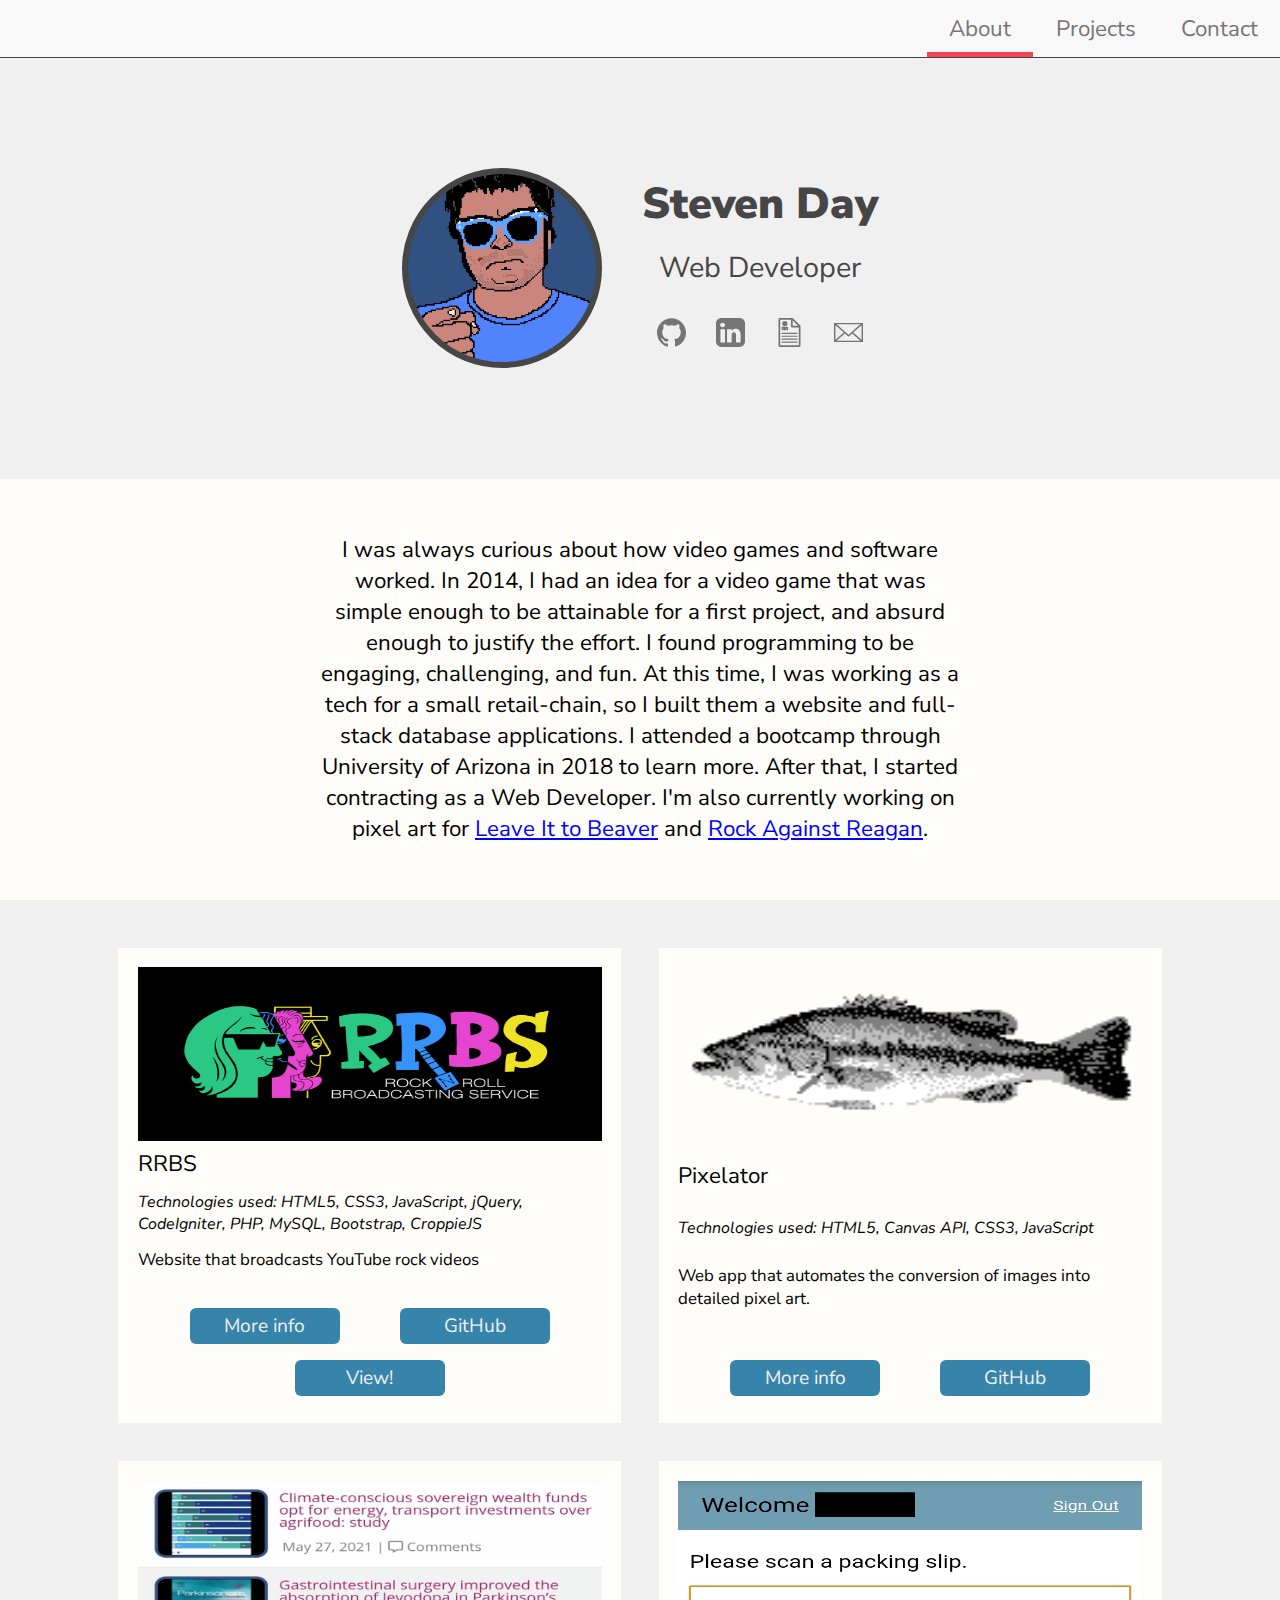
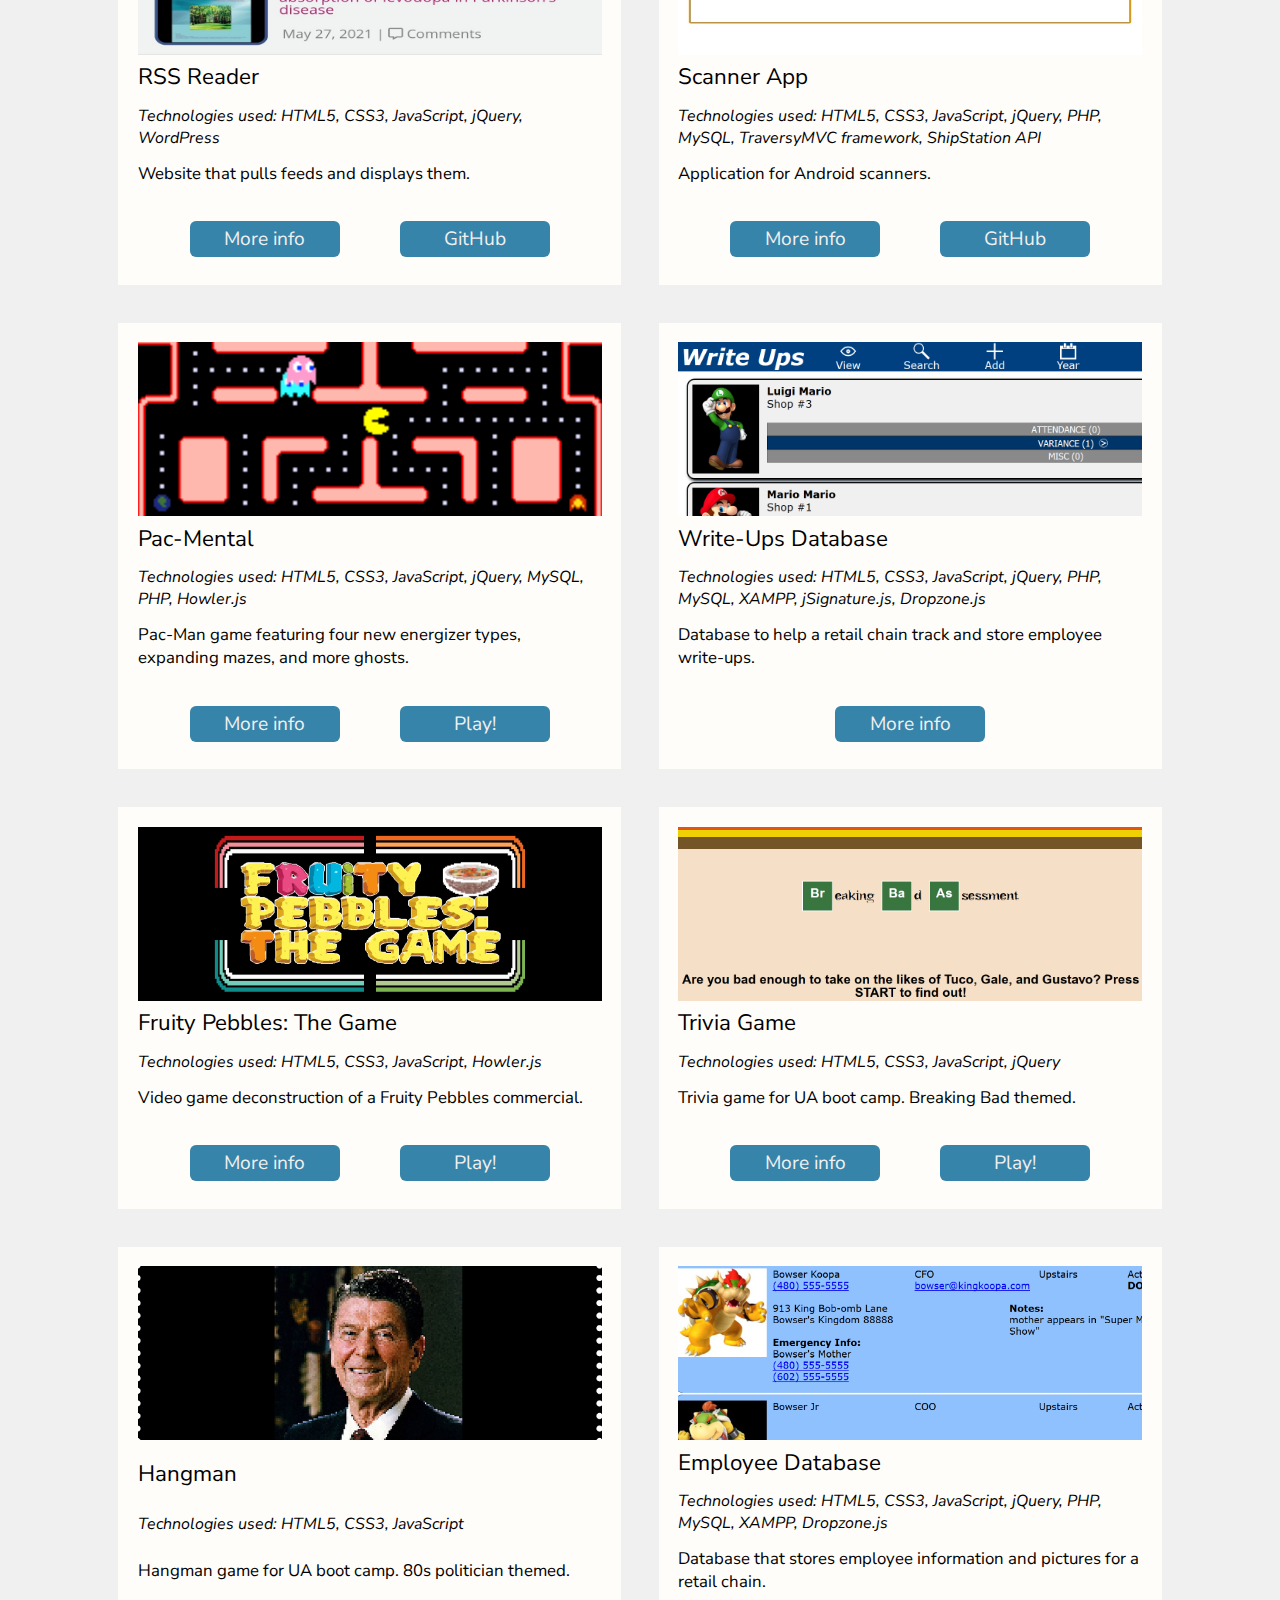
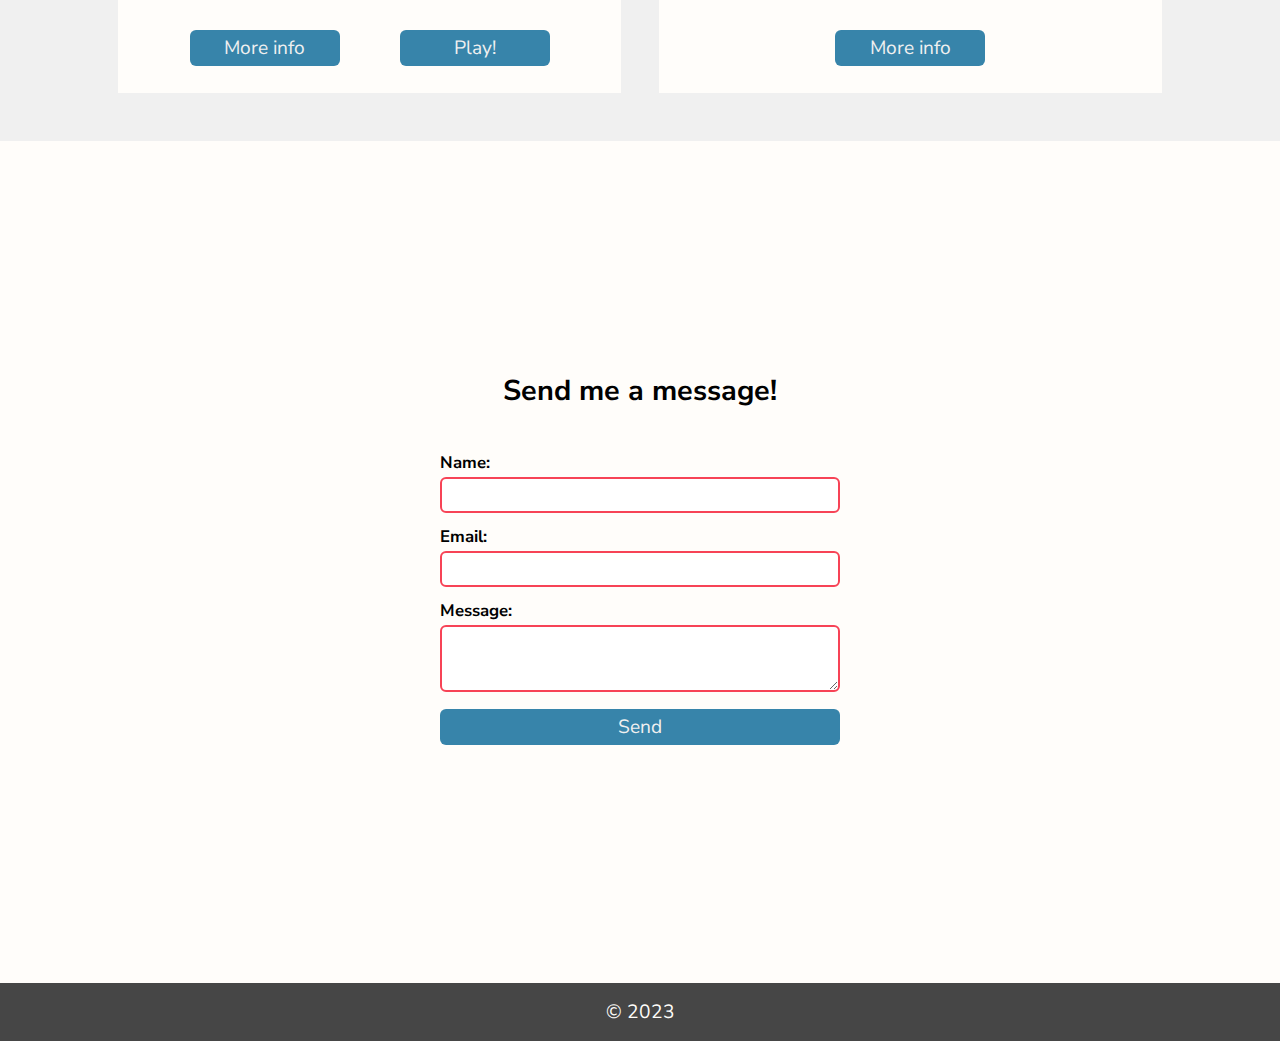
==== commit f45e46de: "added pixelator" ====
--- a/index.html
+++ b/index.html
@@ -96,7 +96,7 @@
           <a class="newGames" id="rar">Rock Against Reagan</a>.
         </p>
         <span id="newGames"
-          ><img id="beaverGif" src="assets/gif/beaver/beaver.gif" /><img
+          ><img id="beaverGif" src="assets/png/beaver/beaver.png" /><img
             id="puddingGif"
             src="assets/gif/reagan/pudding.gif"
         /></span>
@@ -129,6 +129,34 @@
               <a class="button" href="https://rrbs.org"> View! </a>
             </div>
           </div>
+          <!-- pixelator container -->
+          <div class="exampleThumb">
+            <div class="thumbFilter"></div>
+            <img src="assets/png/pixelator/bass.png" />
+            <div class="title">
+              <p>Pixelator</p>
+            </div>
+            <div class="technologies">
+              <p>Technologies used: HTML5, Canvas API, CSS3, JavaScript</p>
+            </div>
+            <div>
+              <p>
+                Web app that automates the conversion of images into detailed
+                pixel art.
+              </p>
+            </div>
+            <div class="projectLinks">
+              <div class="button moreInfo" data-id="#pixelatorModal">
+                More info
+              </div>
+              <a
+                class="button"
+                href="https://github.com/stevenrobday/Pixelator"
+              >
+                GitHub
+              </a>
+            </div>
+          </div>
           <!-- feed reader container -->
           <div class="exampleThumb">
             <div class="thumbFilter"></div>
@@ -182,7 +210,7 @@
             </div>
           </div>
           <!-- profiles container -->
-          <div class="exampleThumb">
+          <!-- <div class="exampleThumb">
             <div class="thumbFilter"></div>
             <img src="assets/png/profiles/profile.png" />
             <div class="title">
@@ -205,9 +233,9 @@
                 GitHub
               </a>
             </div>
-          </div>
+          </div> -->
           <!-- reports container -->
-          <div class="exampleThumb">
+          <!-- <div class="exampleThumb">
             <div class="thumbFilter"></div>
             <img src="assets/png/reports/reportsThumb.png" />
             <div class="title">
@@ -230,7 +258,7 @@
                 GitHub
               </a>
             </div>
-          </div>
+          </div> -->
           <!-- pacmental container -->
           <div class="exampleThumb">
             <div class="thumbFilter"></div>
@@ -527,6 +555,83 @@
                 <img
                   class="thumbnail"
                   src="assets/png/rrbs/passwordReset.png"
+                />
+              </div>
+            </div>
+          </div>
+        </div>
+      </div>
+      <!-- pixelator reader modal -->
+      <div class="modal" id="pixelatorModal">
+        <div class="modalWrapper">
+          <div class="modalHeader">
+            <div></div>
+            <div class="modalTitle">Pixelator</div>
+            <div class="close"></div>
+          </div>
+          <div class="modalBody">
+            <div class="summary">
+              <p>
+                Website that automates the conversion of images into detailed
+                pixel art. I made this when I realized doing it pixel by pixel
+                took far too long, and using "color indexing" in any photo
+                editor removed too much detail.
+              </p>
+            </div>
+            <div class="exampleWrap accent2">
+              <div class="exampleText">
+                The app requires the original image, and a mask of its different
+                regions. The colors of the mask appear in the left hand column.
+                The top row is the 4 colors the image will be converted to, with
+                dithering colors in-between (these have the red border). The app
+                will automatically generate starting values. The values entered
+                can be anywhere from 0 to 255.
+              </div>
+              <div class="exampleImg">
+                <img
+                  class="thumbnail"
+                  src="assets/png/pixelator/pixelatorStart.png"
+                />
+              </div>
+            </div>
+            <div class="exampleWrap">
+              <div class="exampleText">The app includes a color picker.</div>
+              <div class="exampleImg">
+                <img
+                  class="thumbnail"
+                  src="assets/png/pixelator/colorPicker.png"
+                />
+              </div>
+            </div>
+            <div class="exampleWrap accent2">
+              <div class="exampleText">
+                The pixelated image on the right will be generated on the fly as
+                values are adjusted. Dithered colors can be disabled. A CSV file
+                of the values can be exported and imported.
+              </div>
+              <div class="exampleImg">
+                <img
+                  class="thumbnail"
+                  src="assets/gif/pixelator/adjustValues.gif"
+                />
+              </div>
+            </div>
+            <div class="exampleWrap">
+              <div class="exampleText">
+                Touched up and animated gif of the final result.
+              </div>
+              <div class="exampleImg">
+                <img class="thumbnail" src="assets/gif/pixelator/bass.gif" />
+              </div>
+            </div>
+            <div class="exampleWrap accent2">
+              <div class="exampleText">
+                Here's that bass after getting caught.
+              </div>
+              <div class="exampleImg">
+                <img
+                  class="thumbnail"
+                  src="assets/gif/pixelator/bassCaught.gif"
                 />
               </div>
             </div>
@@ -1200,7 +1305,7 @@
     </main>
     <!-- FOOTER -->
     <footer>
-      <div>© 2021</div>
+      <div>© 2023</div>
     </footer>
   </body>
 </html>
